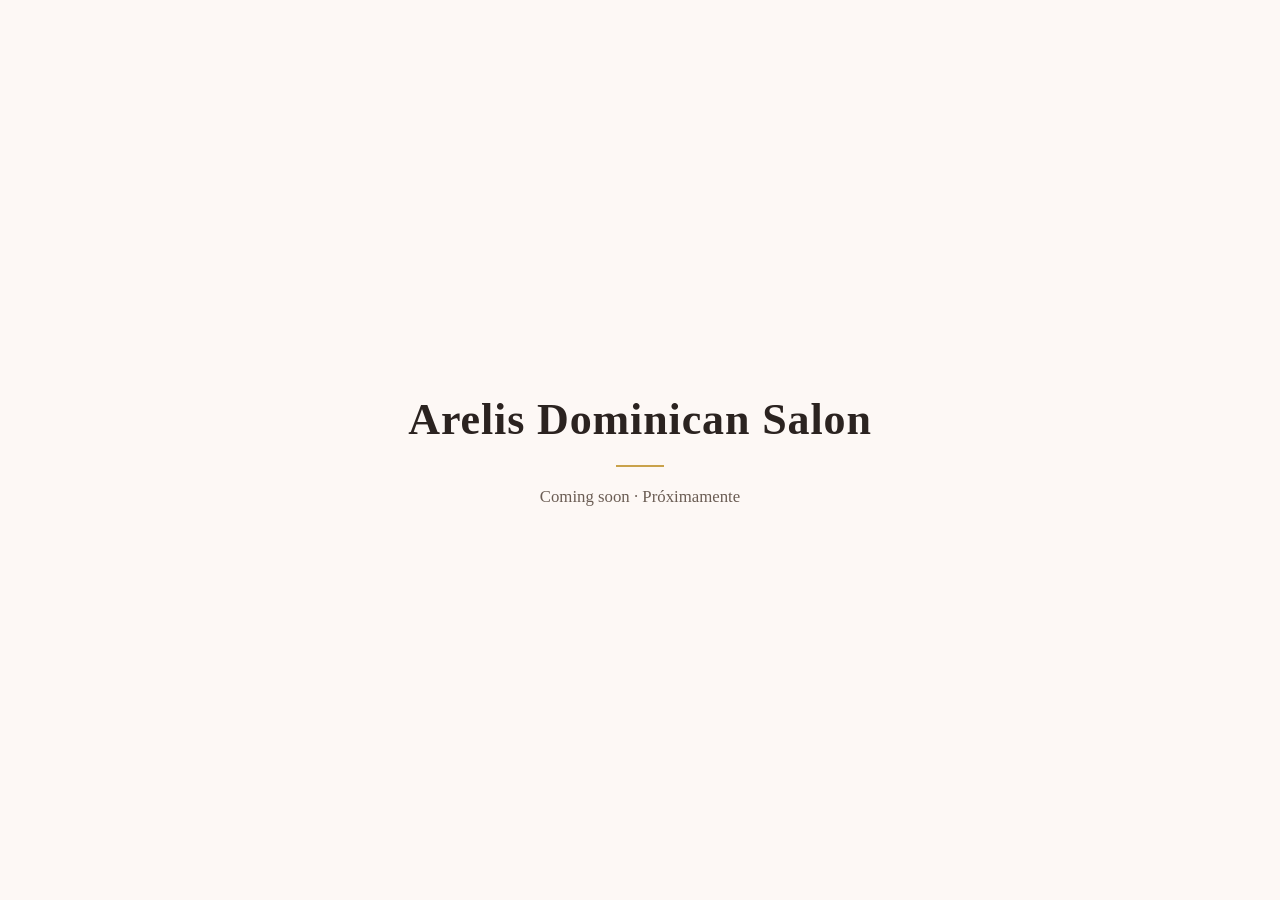
==== index.html @ b55f8896 "Coming soon placeholder page" ====
<!doctype html>
<html lang="es">
<head>
<meta charset="utf-8">
<meta name="viewport" content="width=device-width, initial-scale=1">
<title>Arelis Dominican Salon</title>
<style>
  :root { color-scheme: light dark; }
  * { box-sizing: border-box; }
  body {
    margin: 0;
    min-height: 100vh;
    display: flex;
    align-items: center;
    justify-content: center;
    background: #fdf8f5;
    color: #2b2320;
    font-family: Georgia, 'Times New Roman', serif;
    text-align: center;
    padding: 1.5rem;
  }
  main { max-width: 32rem; }
  h1 {
    font-size: clamp(1.75rem, 6vw, 2.75rem);
    letter-spacing: 0.02em;
    margin: 0 0 0.75rem;
  }
  p {
    font-size: 1.05rem;
    color: #6b5d54;
    margin: 0;
  }
  .rule {
    width: 3rem;
    height: 2px;
    background: #c9a24b;
    margin: 1.25rem auto;
  }
</style>
</head>
<body>
<main>
  <h1>Arelis Dominican Salon</h1>
  <div class="rule"></div>
  <p>Coming soon &middot; Pr&oacute;ximamente</p>
</main>
</body>
</html>
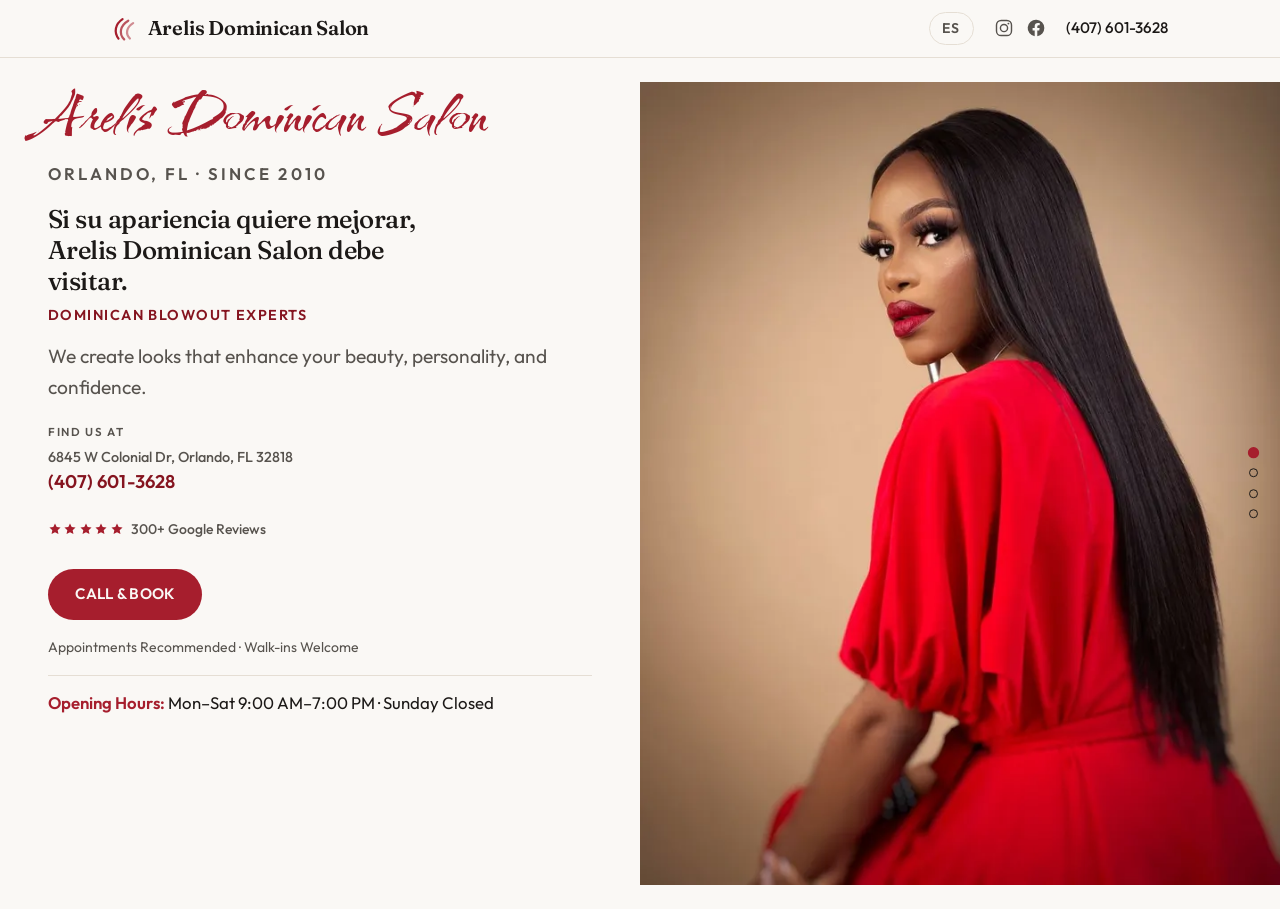
==== commit 75b9402c: "Launch real site, replace coming-soon placeholder Co-Authored-By: Claude Sonnet 5 <noreply@anthropic" ====
--- a/index.html
+++ b/index.html
@@ -1,48 +1,218 @@
-<!doctype html>
-<html lang="es">
-<head>
-<meta charset="utf-8">
-<meta name="viewport" content="width=device-width, initial-scale=1">
-<title>Arelis Dominican Salon</title>
-<style>
-  :root { color-scheme: light dark; }
-  * { box-sizing: border-box; }
-  body {
-    margin: 0;
-    min-height: 100vh;
-    display: flex;
-    align-items: center;
-    justify-content: center;
-    background: #fdf8f5;
-    color: #2b2320;
-    font-family: Georgia, 'Times New Roman', serif;
-    text-align: center;
-    padding: 1.5rem;
-  }
-  main { max-width: 32rem; }
-  h1 {
-    font-size: clamp(1.75rem, 6vw, 2.75rem);
-    letter-spacing: 0.02em;
-    margin: 0 0 0.75rem;
-  }
-  p {
-    font-size: 1.05rem;
-    color: #6b5d54;
-    margin: 0;
-  }
-  .rule {
-    width: 3rem;
-    height: 2px;
-    background: #c9a24b;
-    margin: 1.25rem auto;
-  }
-</style>
-</head>
-<body>
-<main>
-  <h1>Arelis Dominican Salon</h1>
-  <div class="rule"></div>
-  <p>Coming soon &middot; Pr&oacute;ximamente</p>
-</main>
-</body>
-</html>
+<!DOCTYPE html><html lang="en"><head><meta charset="utf-8"><meta name="viewport" content="width=device-width, initial-scale=1"><meta name="color-scheme" content="light"><meta name="theme-color" content="#faf8f5"><title>Arelis Dominican Salon — Keratin, Dominican Blowouts &amp; Color in Orlando, FL</title><meta name="description" content="Dominican hair salon in Orlando since 2010. Keratin treatments, Dominican blowouts, color and beauty services. English y Español. Call to book: (407) 601-3628."><link rel="icon" type="image/svg+xml" href="/favicon.svg"><link rel="preload" as="font" type="font/woff2" href="/_astro/kolker-brush-latin-400-normal.DJk0zcgi.woff2" crossorigin><link rel="preload" as="font" type="font/woff2" href="/_astro/fraunces-latin-500-normal.DnGCNyPD.woff2" crossorigin><meta property="og:title" content="Arelis Dominican Salon — Keratin, Dominican Blowouts &amp; Color in Orlando, FL"><meta property="og:description" content="Dominican hair salon in Orlando since 2010. Keratin treatments, Dominican blowouts, color and beauty services. English y Español. Call to book: (407) 601-3628."><meta property="og:type" content="website"><meta property="og:locale" content="en_US"><script type="application/ld+json">{"@context":"https://schema.org","@type":"HairSalon","name":"Arelis Dominican Salon","telephone":"+14076013628","address":{"@type":"PostalAddress","streetAddress":"6845 W Colonial Dr","addressLocality":"Orlando","addressRegion":"FL","postalCode":"32818","addressCountry":"US"},"sameAs":["https://www.instagram.com/arelisdominicansalon/","https://www.facebook.com/Arelisdominican/"],"foundingDate":"2010","openingHoursSpecification":[{"@type":"OpeningHoursSpecification","dayOfWeek":["Monday","Tuesday","Wednesday","Thursday","Friday","Saturday"],"opens":"09:00","closes":"19:00"}]}</script><script>
+      document.documentElement.classList.add("js");
+    </script><link rel="stylesheet" href="/_astro/01-SplitShowcase.r4eslkOk.css"></head><body id="top"><header class="header" data-astro-cid-nen7h5rs><div class="container header__inner" data-astro-cid-nen7h5rs><a href="#top" class="wordmark" data-astro-cid-nen7h5rs><img src="/images/logo/mark.svg" alt="" width="26" height="26" class="wordmark__mark" data-astro-cid-nen7h5rs>Arelis Dominican Salon</a><nav class="header__contact" aria-label="Contact" data-astro-cid-nen7h5rs><a href="/es/" class="lang" data-astro-cid-nen7h5rs>ES</a><span class="header__social" data-astro-cid-nen7h5rs><a href="https://www.instagram.com/arelisdominicansalon/" target="_blank" rel="noopener" aria-label="Instagram" data-astro-cid-nen7h5rs><svg viewBox="0 0 24 24" width="20" height="20" fill="none" stroke="currentColor" stroke-width="1.7"><rect x="3" y="3" width="18" height="18" rx="5.5"></rect><circle cx="12" cy="12" r="4.3"></circle><circle cx="17.3" cy="6.7" r="1.15" fill="currentColor" stroke="none"></circle></svg></a><a href="https://www.facebook.com/Arelisdominican/" target="_blank" rel="noopener" aria-label="Facebook" data-astro-cid-nen7h5rs><svg viewBox="0 0 24 24" width="20" height="20" fill="currentColor"><path d="M22 12a10 10 0 1 0-11.56 9.88v-6.99H7.9V12h2.54V9.8c0-2.5 1.49-3.89 3.77-3.89 1.1 0 2.24.2 2.24.2v2.46h-1.26c-1.24 0-1.63.77-1.63 1.56V12h2.78l-.44 2.89h-2.34v6.99A10 10 0 0 0 22 12Z"></path></svg></a></span><a href="tel:+14076013628" class="phone" data-astro-cid-nen7h5rs>(407) 601-3628</a></nav></div></header><main><section class="ssl" id="showcase" data-split-slider data-astro-cid-vaz2jkri><div class="ssl__col ssl__col--left" data-astro-cid-vaz2jkri><!-- L1: hero copy --><div class="panel panel--copy o1" data-astro-cid-vaz2jkri><div class="panel__inner" data-astro-cid-vaz2jkri><h1 class="script anim" data-astro-cid-vaz2jkri>Arelis Dominican Salon</h1><p class="hero__since anim" style="--d:.1s" data-astro-cid-vaz2jkri>Orlando, FL · Since 2010</p><h2 class="hero__headline anim" style="--d:.15s" data-astro-cid-vaz2jkri>Si su apariencia quiere mejorar, Arelis Dominican Salon debe visitar.</h2><p class="hero__subhead anim" style="--d:.18s" data-astro-cid-vaz2jkri>Dominican Blowout Experts</p><p class="hero__tagline anim" style="--d:.2s" data-astro-cid-vaz2jkri>We create looks that enhance your beauty, personality, and confidence.</p><div class="hero__find anim" style="--d:.25s" data-astro-cid-vaz2jkri><span class="hero__find-label" data-astro-cid-vaz2jkri>Find Us At</span><a href="https://www.google.com/maps/search/?api=1&amp;query=Arelis+Dominican+Salon+6845+W+Colonial+Dr+Orlando+FL" target="_blank" rel="noopener" class="hero__find-line hero__find-address" data-astro-cid-vaz2jkri>6845 W Colonial Dr, Orlando, FL 32818</a><a href="tel:+14076013628" class="hero__find-line hero__find-phone" data-astro-cid-vaz2jkri>(407) 601-3628</a></div><div class="hero__rating anim" style="--d:.3s" data-astro-cid-vaz2jkri><a href="https://www.google.com/maps/search/?api=1&amp;query=Arelis+Dominican+Salon+6845+W+Colonial+Dr+Orlando+FL" target="_blank" rel="noopener" class="rating" data-astro-cid-afc2oml3><span class="stars" aria-hidden="true" data-astro-cid-afc2oml3><svg viewBox="0 0 24 24" width="14" height="14" fill="currentColor" data-astro-cid-afc2oml3><path d="M12 2.5l2.9 6.1 6.6.8-4.9 4.6 1.3 6.6L12 17.5l-5.9 3.1 1.3-6.6L2.5 9.4l6.6-.8Z" data-astro-cid-afc2oml3></path></svg><svg viewBox="0 0 24 24" width="14" height="14" fill="currentColor" data-astro-cid-afc2oml3><path d="M12 2.5l2.9 6.1 6.6.8-4.9 4.6 1.3 6.6L12 17.5l-5.9 3.1 1.3-6.6L2.5 9.4l6.6-.8Z" data-astro-cid-afc2oml3></path></svg><svg viewBox="0 0 24 24" width="14" height="14" fill="currentColor" data-astro-cid-afc2oml3><path d="M12 2.5l2.9 6.1 6.6.8-4.9 4.6 1.3 6.6L12 17.5l-5.9 3.1 1.3-6.6L2.5 9.4l6.6-.8Z" data-astro-cid-afc2oml3></path></svg><svg viewBox="0 0 24 24" width="14" height="14" fill="currentColor" data-astro-cid-afc2oml3><path d="M12 2.5l2.9 6.1 6.6.8-4.9 4.6 1.3 6.6L12 17.5l-5.9 3.1 1.3-6.6L2.5 9.4l6.6-.8Z" data-astro-cid-afc2oml3></path></svg><svg viewBox="0 0 24 24" width="14" height="14" fill="currentColor" data-astro-cid-afc2oml3><path d="M12 2.5l2.9 6.1 6.6.8-4.9 4.6 1.3 6.6L12 17.5l-5.9 3.1 1.3-6.6L2.5 9.4l6.6-.8Z" data-astro-cid-afc2oml3></path></svg></span><span class="text" data-astro-cid-afc2oml3>300+ Google Reviews</span></a></div><div class="actions hero__actions anim" style="--d:.4s" data-astro-cid-vaz2jkri><a href="tel:+14076013628" class="btn btn--call" data-astro-cid-dbvitpls>Call &amp; Book</a></div><p class="hero__micro anim" style="--d:.5s" data-astro-cid-vaz2jkri>Appointments Recommended · Walk-ins Welcome</p><p class="hero__hours anim" style="--d:.55s" data-astro-cid-vaz2jkri><strong data-astro-cid-vaz2jkri>Opening Hours: </strong>Mon–Sat 9:00 AM–7:00 PM · Sunday Closed</p></div></div><!-- L2: services photo cards --><div class="panel panel--cards o3" data-astro-cid-vaz2jkri><div class="cards-inner" data-astro-cid-vaz2jkri><div class="cards" data-astro-cid-vaz2jkri><a href="tel:+14076013628" class="pcard anim" style="--d:0.1s" data-astro-cid-vaz2jkri><img src="/_astro/hair.CqMvHPeZ_Z8a9iU.webp" srcset="/_astro/hair.CqMvHPeZ_isk5E.webp 400w, /_astro/hair.CqMvHPeZ_ZKq7Ef.webp 700w, /_astro/hair.CqMvHPeZ_Z8a9iU.webp 933w" alt loading="lazy" sizes="(min-width: 1024px) 25vw, 50vw" data-astro-cid-vaz2jkri="true" decoding="async" width="933" height="1400"><span class="pcard__veil" aria-hidden="true" data-astro-cid-vaz2jkri></span><span class="pcard__head" data-astro-cid-vaz2jkri><span class="cat-icon" aria-hidden="true" style="--icon-size:26px" data-astro-cid-at5rcjsn><svg viewBox="0 0 24 24" fill="none" stroke="currentColor" stroke-width="1.5" stroke-linecap="round" stroke-linejoin="round" data-astro-cid-at5rcjsn><path d="M3.5 8.5a4.5 4.5 0 0 1 4.5-4.5h9.5l2 2v5l-2 2H8a4.5 4.5 0 0 1-4.5-4.5Z" data-astro-cid-at5rcjsn></path><circle cx="8" cy="8.5" r="1.6" data-astro-cid-at5rcjsn></circle><path d="M10.5 13 8.5 20.5M17.5 5.5v5" data-astro-cid-at5rcjsn></path></svg></span><span class="pcard__name" data-astro-cid-vaz2jkri>Dominican Blowouts &amp; Hair</span></span><span class="pcard__hover" data-astro-cid-vaz2jkri><span class="pcard__items" data-astro-cid-vaz2jkri><span class="pcard__item" data-astro-cid-vaz2jkri>Dominican Blowout</span><span class="pcard__item" data-astro-cid-vaz2jkri>Shampoo &amp; Blow-Dry</span><span class="pcard__item" data-astro-cid-vaz2jkri>Up-Dos</span><span class="pcard__item" data-astro-cid-vaz2jkri>Bridal</span></span><span class="pcard__ask" data-astro-cid-vaz2jkri>Book Now →</span></span></a><a href="tel:+14076013628" class="pcard anim" style="--d:0.18s" data-astro-cid-vaz2jkri><img src="/_astro/cuts.BTVyYKQM_Z92CtV.webp" srcset="/_astro/cuts.BTVyYKQM_2uoc89.webp 400w, /_astro/cuts.BTVyYKQM_2nIzkl.webp 700w, /_astro/cuts.BTVyYKQM_MpjQh.webp 1000w" alt loading="lazy" sizes="(min-width: 1024px) 25vw, 50vw" data-astro-cid-vaz2jkri="true" decoding="async" width="1120" height="1400"><span class="pcard__veil" aria-hidden="true" data-astro-cid-vaz2jkri></span><span class="pcard__head" data-astro-cid-vaz2jkri><span class="cat-icon" aria-hidden="true" style="--icon-size:26px" data-astro-cid-at5rcjsn><svg viewBox="0 0 24 24" fill="none" stroke="currentColor" stroke-width="1.5" stroke-linecap="round" data-astro-cid-at5rcjsn><circle cx="6" cy="6.5" r="2.4" data-astro-cid-at5rcjsn></circle><circle cx="6" cy="17.5" r="2.4" data-astro-cid-at5rcjsn></circle><path d="M8.1 7.9 20 17.5M8.1 16.1 20 6.5" data-astro-cid-at5rcjsn></path></svg></span><span class="pcard__name" data-astro-cid-vaz2jkri>Cuts</span></span><span class="pcard__hover" data-astro-cid-vaz2jkri><span class="pcard__items" data-astro-cid-vaz2jkri><span class="pcard__item" data-astro-cid-vaz2jkri>Women&#39;s Cut</span><span class="pcard__item" data-astro-cid-vaz2jkri>Men&#39;s Cut</span><span class="pcard__item" data-astro-cid-vaz2jkri>Children&#39;s Cut</span></span><span class="pcard__ask" data-astro-cid-vaz2jkri>Book Now →</span></span></a><a href="tel:+14076013628" class="pcard anim" style="--d:0.26s" data-astro-cid-vaz2jkri><img src="/_astro/color.DnCtUnNi_1Kqkci.webp" srcset="/_astro/color.DnCtUnNi_GatLn.webp 400w, /_astro/color.DnCtUnNi_Z1MHBL2.webp 700w, /_astro/color.DnCtUnNi_Z1z6Pr5.webp 1000w" alt loading="lazy" sizes="(min-width: 1024px) 25vw, 50vw" data-astro-cid-vaz2jkri="true" decoding="async" width="1050" height="1400"><span class="pcard__veil" aria-hidden="true" data-astro-cid-vaz2jkri></span><span class="pcard__head" data-astro-cid-vaz2jkri><span class="cat-icon" aria-hidden="true" style="--icon-size:26px" data-astro-cid-at5rcjsn><svg viewBox="0 0 24 24" fill="none" stroke="currentColor" stroke-width="1.5" stroke-linecap="round" stroke-linejoin="round" data-astro-cid-at5rcjsn><path d="M12 3.5C12 3.5 6.5 10 6.5 14a5.5 5.5 0 0 0 11 0C17.5 10 12 3.5 12 3.5Z" data-astro-cid-at5rcjsn></path><path d="M9.5 14.5a2.5 2.5 0 0 0 2.5 2.5" data-astro-cid-at5rcjsn></path></svg></span><span class="pcard__name" data-astro-cid-vaz2jkri>Color</span></span><span class="pcard__hover" data-astro-cid-vaz2jkri><span class="pcard__items" data-astro-cid-vaz2jkri><span class="pcard__item" data-astro-cid-vaz2jkri>Full Color</span><span class="pcard__item" data-astro-cid-vaz2jkri>Balayage</span><span class="pcard__item" data-astro-cid-vaz2jkri>Highlights</span><span class="pcard__item" data-astro-cid-vaz2jkri>Color Touch-Up</span><span class="pcard__item" data-astro-cid-vaz2jkri>Corrective Color</span></span><span class="pcard__ask" data-astro-cid-vaz2jkri>Book Now →</span></span></a><a href="tel:+14076013628" class="pcard anim" style="--d:0.33999999999999997s" data-astro-cid-vaz2jkri><img src="/_astro/treatments.BeNrc71T_ZGeY31.webp" srcset="/_astro/treatments.BeNrc71T_1gCzWc.webp 400w, /_astro/treatments.BeNrc71T_SEcRo.webp 700w, /_astro/treatments.BeNrc71T_ZGeY31.webp 933w" alt loading="lazy" sizes="(min-width: 1024px) 25vw, 50vw" data-astro-cid-vaz2jkri="true" decoding="async" width="933" height="1400"><span class="pcard__veil" aria-hidden="true" data-astro-cid-vaz2jkri></span><span class="pcard__head" data-astro-cid-vaz2jkri><span class="cat-icon" aria-hidden="true" style="--icon-size:26px" data-astro-cid-at5rcjsn><svg viewBox="0 0 24 24" fill="none" stroke="currentColor" stroke-width="1.5" stroke-linecap="round" stroke-linejoin="round" data-astro-cid-at5rcjsn><path d="M12 20.5c-5-1-8.5-5-8.5-10 0-2 .5-3.8 1.5-5C7.5 7 12 7 12 7s4.5 0 7-1.5c1 1.2 1.5 3 1.5 5 0 5-3.5 9-8.5 10Z" data-astro-cid-at5rcjsn></path><path d="M12 20.5V9" data-astro-cid-at5rcjsn></path></svg></span><span class="pcard__name" data-astro-cid-vaz2jkri>Treatments</span></span><span class="pcard__hover" data-astro-cid-vaz2jkri><span class="pcard__items" data-astro-cid-vaz2jkri><span class="pcard__item" data-astro-cid-vaz2jkri>Keratin Treatment</span><span class="pcard__item" data-astro-cid-vaz2jkri>Hair Botox</span><span class="pcard__item" data-astro-cid-vaz2jkri>Relaxer</span><span class="pcard__item" data-astro-cid-vaz2jkri>Perm</span><span class="pcard__item" data-astro-cid-vaz2jkri>Texturizer</span></span><span class="pcard__ask" data-astro-cid-vaz2jkri>Book Now →</span></span></a><a href="tel:+14076013628" class="pcard anim" style="--d:0.42000000000000004s" data-astro-cid-vaz2jkri><img src="/_astro/extensions.Bs5HIjqt_Z2jVHKa.webp" srcset="/_astro/extensions.Bs5HIjqt_ZhHVHj.webp 400w, /_astro/extensions.Bs5HIjqt_PlwXX.webp 700w, /_astro/extensions.Bs5HIjqt_1WeA3U.webp 1000w" alt loading="lazy" sizes="(min-width: 1024px) 25vw, 50vw" data-astro-cid-vaz2jkri="true" decoding="async" width="1200" height="800"><span class="pcard__veil" aria-hidden="true" data-astro-cid-vaz2jkri></span><span class="pcard__head" data-astro-cid-vaz2jkri><span class="cat-icon" aria-hidden="true" style="--icon-size:26px" data-astro-cid-at5rcjsn><svg viewBox="0 0 24 24" fill="none" stroke="currentColor" stroke-width="1.5" stroke-linecap="round" data-astro-cid-at5rcjsn><path d="M7 3.5C4.5 8 9.5 10.5 7 15c-1.5 2.7 0 4.5 0 5.5" data-astro-cid-at5rcjsn></path><path d="M12 3.5C9.5 8 14.5 10.5 12 15c-1.5 2.7 0 4.5 0 5.5" data-astro-cid-at5rcjsn></path><path d="M17 3.5C14.5 8 19.5 10.5 17 15c-1.5 2.7 0 4.5 0 5.5" data-astro-cid-at5rcjsn></path></svg></span><span class="pcard__name" data-astro-cid-vaz2jkri>Extensions</span></span><span class="pcard__hover" data-astro-cid-vaz2jkri><span class="pcard__items" data-astro-cid-vaz2jkri><span class="pcard__item" data-astro-cid-vaz2jkri>Length</span><span class="pcard__item" data-astro-cid-vaz2jkri>Volume</span><span class="pcard__item" data-astro-cid-vaz2jkri>Transformation</span></span><span class="pcard__ask" data-astro-cid-vaz2jkri>Book Now →</span></span></a></div></div></div><!-- L3: rotating reviews (text left — alternates with slide 2) --><div class="panel panel--blush o5" data-astro-cid-vaz2jkri><div class="panel__inner" data-astro-cid-vaz2jkri><h2 class="sr-only" data-astro-cid-vaz2jkri>What Our Clients Say</h2><p class="agg anim" data-astro-cid-vaz2jkri><span class="agg__stars" aria-hidden="true" data-astro-cid-vaz2jkri>★</span><span class="agg__text" data-astro-cid-vaz2jkri>300+ Google Reviews</span></p><div class="rot anim" style="--d:.15s" data-astro-cid-vaz2jkri><blockquote class="quote" style="--q:0" data-astro-cid-vaz2jkri><span class="quote__stars-top" aria-hidden="true" data-astro-cid-vaz2jkri>★★★★★</span><p class="quote__text" data-astro-cid-vaz2jkri>I loveee getting my hair done at this salon. They are from NY so you know a Dominican blow out is always on point! Recommend them hands down!</p><cite data-astro-cid-vaz2jkri>Ashlee F. · Google</cite></blockquote><blockquote class="quote" style="--q:1" data-astro-cid-vaz2jkri><span class="quote__stars-top" aria-hidden="true" data-astro-cid-vaz2jkri>★★★★★</span><p class="quote__text" data-astro-cid-vaz2jkri>She really listened to what I wanted and delivered beyond my expectations. My hair looks and feels incredible.</p><cite data-astro-cid-vaz2jkri>Anna J. · Google</cite></blockquote><blockquote class="quote" style="--q:2" data-astro-cid-vaz2jkri><span class="quote__stars-top" aria-hidden="true" data-astro-cid-vaz2jkri>★★★★★</span><p class="quote__text" data-astro-cid-vaz2jkri>The staff is incredibly nice and offer you refreshments during your visit. This will be my go to spot for future visits.</p><cite data-astro-cid-vaz2jkri>Katherine H. · Google</cite></blockquote><blockquote class="quote" style="--q:3" data-astro-cid-vaz2jkri><span class="quote__stars-top" aria-hidden="true" data-astro-cid-vaz2jkri>★★★★★</span><p class="quote__text" data-astro-cid-vaz2jkri>My hair has grown and is so much healthier after years of coming to this salon. I&#39;m a life long customer.</p><cite data-astro-cid-vaz2jkri>Rose C. · Google</cite></blockquote><blockquote class="quote" style="--q:4" data-astro-cid-vaz2jkri><span class="quote__stars-top" aria-hidden="true" data-astro-cid-vaz2jkri>★★★★★</span><p class="quote__text" data-astro-cid-vaz2jkri>This place is awesome! I have been coming here over 15yrs and now my daughter comes here. I wouldn&#39;t go no where else. Alta and Joanna are the best stylist and pro at Natural hair.</p><cite data-astro-cid-vaz2jkri>Sanndou · Google</cite></blockquote></div><a href="https://www.google.com/maps/search/?api=1&amp;query=Arelis+Dominican+Salon+6845+W+Colonial+Dr+Orlando+FL" target="_blank" rel="noopener" class="reviews__cta anim" style="--d:.3s" data-astro-cid-vaz2jkri>Read all Google Reviews →</a></div></div><!-- L4: real salon interior, single full-bleed photo + centered script overlay --><div class="panel panel--photo panel--overlay o7" data-astro-cid-vaz2jkri><img src="/_astro/main-interior.DsItSwpR_ZK2D6U.webp" srcset="/_astro/main-interior.DsItSwpR_2hemjF.webp 480w, /_astro/main-interior.DsItSwpR_ZK2D6U.webp 768w" alt="Arelis Dominican Salon interior" loading="lazy" sizes="(min-width: 1024px) 50vw, 100vw" data-astro-cid-vaz2jkri="true" decoding="async" width="768" height="1024"><div class="photo-overlay" data-astro-cid-vaz2jkri><span class="photo-overlay__script anim" data-astro-cid-vaz2jkri>Orlando</span><span class="photo-overlay__sub anim" style="--d:.15s" data-astro-cid-vaz2jkri>6845 W Colonial Dr, Orlando, FL 32818</span></div></div></div><div class="ssl__col ssl__col--right" data-astro-cid-vaz2jkri><!-- R1: hero photo --><div class="panel panel--photo o2" data-astro-cid-vaz2jkri><img src="/_astro/hero.CcRAVT7H_1I2lCj.webp" srcset="/_astro/hero.CcRAVT7H_4dgXd.webp 480w, /_astro/hero.CcRAVT7H_1j8LX9.webp 720w, /_astro/hero.CcRAVT7H_1I2lCj.webp 900w" alt loading="eager" fetchpriority="high" sizes="(min-width: 1024px) 50vw, 100vw" data-astro-cid-vaz2jkri="true" decoding="async" width="900" height="1125"></div><!-- R2: navy booking panel with big script title --><div class="panel panel--navy o4" data-astro-cid-vaz2jkri><div class="panel__inner" data-astro-cid-vaz2jkri><h2 class="script script--navy anim" data-astro-cid-vaz2jkri>Services</h2><div class="navy__body" data-astro-cid-vaz2jkri><h3 class="navy__title anim" style="--d:.15s" data-astro-cid-vaz2jkri>Your Hair. Your Style. Our Expertise.</h3><p class="navy__sub anim" style="--d:.3s" data-astro-cid-vaz2jkri>Not sure which service is right for you? Tell us the look you&#39;re going for and we&#39;ll help you choose.</p><div class="actions anim" style="--d:.45s" data-astro-cid-vaz2jkri><a href="tel:+14076013628" class="btn btn--call" data-astro-cid-dbvitpls>Call Us — We&#39;ll Help</a></div><a href="https://www.instagram.com/arelisdominicansalon/" target="_blank" rel="noopener" class="navy__ig anim" style="--d:.6s" data-astro-cid-vaz2jkri>See Our Work on Instagram →</a></div></div></div><!-- R3: photo with script title overlay (visual right — alternates) --><div class="panel panel--photo panel--overlay o6" data-astro-cid-vaz2jkri><img src="/_astro/reviews-lounge.DQgZmO3h_1NVGFs.webp" srcset="/_astro/reviews-lounge.DQgZmO3h_ZYqasb.webp 600w, /_astro/reviews-lounge.DQgZmO3h_12vlEP.webp 1000w, /_astro/reviews-lounge.DQgZmO3h_1NVGFs.webp 1400w" alt loading="lazy" sizes="(min-width: 1024px) 50vw, 100vw" data-astro-cid-vaz2jkri="true" decoding="async" width="1400" height="962" class="reviews-photo"><div class="photo-overlay" data-astro-cid-vaz2jkri><span class="photo-overlay__script anim" data-astro-cid-vaz2jkri>Reviews</span></div></div><!-- R4: title/copy/CTA, then the storefront photo and the map — same width and height --><div class="panel panel--location o8" id="location" data-astro-cid-vaz2jkri><div class="loc" data-astro-cid-vaz2jkri><div class="loc__content anim" data-astro-cid-vaz2jkri><h2 class="loc__title anim" data-astro-cid-vaz2jkri>15+ Years of Experience. A Clientele That Trusts Us.</h2><p class="loc__story anim" style="--d:.2s" data-astro-cid-vaz2jkri>Since 2010, we&#39;ve helped generations of clients feel confident, beautiful, and proud of their hair.</p><p class="loc__story loc__story--kicker anim" style="--d:.28s" data-astro-cid-vaz2jkri>Now we want to do the same for you. If you&#39;re ready for your next look, come see us.</p><div class="loc__info anim" style="--d:.35s" data-astro-cid-vaz2jkri><p class="loc__block" data-astro-cid-vaz2jkri><a href="tel:+14076013628" data-astro-cid-vaz2jkri>(407) 601-3628</a><span class="loc__social" data-astro-cid-vaz2jkri><a href="https://www.instagram.com/arelisdominicansalon/" target="_blank" rel="noopener" aria-label="Instagram" data-astro-cid-vaz2jkri><svg viewBox="0 0 24 24" width="21" height="21" fill="none" stroke="currentColor" stroke-width="1.7"><rect x="3" y="3" width="18" height="18" rx="5.5"></rect><circle cx="12" cy="12" r="4.3"></circle><circle cx="17.3" cy="6.7" r="1.15" fill="currentColor" stroke="none"></circle></svg></a><a href="https://www.facebook.com/Arelisdominican/" target="_blank" rel="noopener" aria-label="Facebook" data-astro-cid-vaz2jkri><svg viewBox="0 0 24 24" width="21" height="21" fill="currentColor"><path d="M22 12a10 10 0 1 0-11.56 9.88v-6.99H7.9V12h2.54V9.8c0-2.5 1.49-3.89 3.77-3.89 1.1 0 2.24.2 2.24.2v2.46h-1.26c-1.24 0-1.63.77-1.63 1.56V12h2.78l-.44 2.89h-2.34v6.99A10 10 0 0 0 22 12Z"></path></svg></a></span></p><div class="actions actions--loc" data-astro-cid-vaz2jkri><a href="tel:+14076013628" class="btn btn--call btn--compact" data-astro-cid-dbvitpls>Call Now</a></div></div></div><div class="loc__map anim" style="--d:.5s" data-astro-cid-vaz2jkri><iframe src="https://www.google.com/maps?q=Arelis+Dominican+Salon,+6845+W+Colonial+Dr,+Orlando,+FL&amp;output=embed" title="Map to Arelis Dominican Salon" loading="lazy" referrerpolicy="no-referrer-when-downgrade" data-astro-cid-vaz2jkri></iframe></div></div></div></div><nav class="ssl__dots" aria-label="Slides" data-astro-cid-vaz2jkri><button class="dot is-active" data-dot="0" aria-label="1" aria-current="true" data-astro-cid-vaz2jkri></button><button class="dot" data-dot="1" aria-label="2" data-astro-cid-vaz2jkri></button><button class="dot" data-dot="2" aria-label="3" data-astro-cid-vaz2jkri></button><button class="dot" data-dot="3" aria-label="4" data-astro-cid-vaz2jkri></button></nav></section><script>
+  (function () {
+    var section = document.querySelector("[data-split-slider]");
+    if (!section) return;
+    var left = section.querySelector(".ssl__col--left");
+    var right = section.querySelector(".ssl__col--right");
+    var leftPanels = left.querySelectorAll(".panel");
+    var rightPanels = right.querySelectorAll(".panel");
+    var dots = Array.prototype.slice.call(section.querySelectorAll(".dot"));
+    var N = 4;
+    var i = 0;
+    var locked = false;
+    var lastWheelAt = 0;
+    var gestureAt = 0; // timestamp of the wheel event that STARTED the current gesture
+    var lastGoAt = 0;
+    var enabled = false;
+    var acc = 0;
+    var accTimer = null;
+
+    var mq = matchMedia("(min-width: 1024px)");
+    var rm = matchMedia("(prefers-reduced-motion: reduce)");
+
+    function setInert(panel, on) {
+      // off-screen slides must not be reachable by Tab / screen readers:
+      // focusing a link inside one scrolls the overflow:hidden slider container
+      // and breaks the transform layout
+      if (on) panel.setAttribute("inert", "");
+      else panel.removeAttribute("inert");
+    }
+
+    function mark() {
+      for (var k = 0; k < N; k++) {
+        leftPanels[k].classList.toggle("is-current", k === i);
+        rightPanels[k].classList.toggle("is-current", k === i);
+        setInert(leftPanels[k], enabled && k !== i);
+        setInert(rightPanels[k], enabled && k !== i);
+      }
+      var a = document.activeElement;
+      if (a && a.closest && a.closest("[inert]")) a.blur();
+    }
+
+    function apply() {
+      left.style.transform = "translateY(" + -i * 100 + "%)";
+      right.style.transform = "translateY(" + i * 100 + "%)";
+      dots.forEach(function (d, k) {
+        d.classList.toggle("is-active", k === i);
+        if (k === i) d.setAttribute("aria-current", "true");
+        else d.removeAttribute("aria-current");
+      });
+      mark();
+    }
+
+    function setMode() {
+      enabled = mq.matches && !rm.matches;
+      section.classList.toggle("ssl--active", enabled);
+      i = 0;
+      acc = 0;
+      if (enabled) {
+        window.scrollTo({ top: 0, behavior: "instant" });
+        // slides sit off-screen inside overflow:hidden, so lazy images only start
+        // loading once a slide arrives — and it arrives grey. In slider mode fetch
+        // them all up front (the hero already painted; mobile keeps lazy).
+        section.querySelectorAll('img[loading="lazy"]').forEach(function (img) {
+          img.loading = "eager";
+        });
+        // paint one frame WITHOUT is-current so the entrance animation
+        // actually runs on first load (otherwise the browser skips it)
+        for (var k = 0; k < N; k++) {
+          leftPanels[k].classList.remove("is-current");
+          rightPanels[k].classList.remove("is-current");
+        }
+        left.style.transform = "translateY(0%)";
+        right.style.transform = "translateY(0%)";
+        requestAnimationFrame(function () {
+          requestAnimationFrame(apply);
+        });
+      } else {
+        left.style.transform = "";
+        right.style.transform = "";
+        mark();
+      }
+    }
+
+    function go(next) {
+      if (next < 0 || next >= N || locked) return;
+      i = next;
+      locked = true;
+      acc = 0;
+      lastGoAt = performance.now();
+      apply();
+      setTimeout(function () {
+        locked = false;
+      }, 1050);
+    }
+
+    function bump(delta) {
+      acc += delta;
+      clearTimeout(accTimer);
+      accTimer = setTimeout(function () {
+        acc = 0;
+      }, 250);
+      if (acc > 60) go(i + 1);
+      else if (acc < -60) go(i - 1);
+    }
+
+    window.addEventListener(
+      "wheel",
+      function (e) {
+        if (!enabled) return;
+        var r = section.getBoundingClientRect();
+        if (r.bottom <= window.innerHeight * 0.6) return;
+
+        // trackpad inertia keeps firing wheel events for ~1s after the finger lifts;
+        // only a NEW gesture (a >150ms gap since the previous event) may advance again,
+        // so one flick = one slide, never two
+        var now = performance.now();
+        if (now - lastWheelAt > 150) gestureAt = now;
+        lastWheelAt = now;
+        var fresh = gestureAt > lastGoAt;
+
+        if (e.deltaY > 0) {
+          if (i < N - 1) {
+            e.preventDefault();
+            if (window.scrollY !== 0) window.scrollTo({ top: 0, behavior: "instant" });
+            if (!locked && fresh) bump(e.deltaY);
+          }
+        } else if (e.deltaY < 0) {
+          if (window.scrollY <= 2 && i > 0) {
+            e.preventDefault();
+            if (!locked && fresh) bump(e.deltaY);
+          }
+        }
+      },
+      { passive: false }
+    );
+
+    var touchY = null;
+    window.addEventListener(
+      "touchstart",
+      function (e) {
+        touchY = e.touches[0].clientY;
+      },
+      { passive: true }
+    );
+    window.addEventListener(
+      "touchend",
+      function (e) {
+        if (!enabled || touchY === null) return;
+        var dy = touchY - e.changedTouches[0].clientY;
+        touchY = null;
+        if (Math.abs(dy) < 60) return;
+        if (dy > 0 && i < N - 1) go(i + 1);
+        else if (dy < 0 && window.scrollY <= 2 && i > 0) go(i - 1);
+      },
+      { passive: true }
+    );
+
+    window.addEventListener("keydown", function (e) {
+      if (!enabled) return;
+      if (e.key === "ArrowDown" || e.key === "PageDown") {
+        if (i < N - 1) {
+          e.preventDefault();
+          go(i + 1);
+        }
+      } else if (e.key === "ArrowUp" || e.key === "PageUp") {
+        if (window.scrollY <= 2 && i > 0) {
+          e.preventDefault();
+          go(i - 1);
+        }
+      }
+    });
+
+    dots.forEach(function (d) {
+      d.addEventListener("click", function () {
+        go(parseInt(d.getAttribute("data-dot"), 10));
+      });
+    });
+
+    // header wordmark links to #top — in slider mode the page never scrolls,
+    // so "top" means slide 1
+    document.addEventListener("click", function (e) {
+      var a = e.target.closest && e.target.closest('a[href="#top"]');
+      if (!a || !enabled) return;
+      e.preventDefault();
+      go(0);
+    });
+
+    mq.addEventListener("change", setMode);
+    rm.addEventListener("change", setMode);
+    setMode();
+  })();
+</script></main><a href="/es/" class="lang-pill" data-astro-cid-xo7b6euh>ES</a><div class="social-pill" data-astro-cid-xo7b6euh><a href="https://www.instagram.com/arelisdominicansalon/" target="_blank" rel="noopener" aria-label="Instagram" data-astro-cid-xo7b6euh><svg viewBox="0 0 24 24" width="19" height="19" fill="none" stroke="currentColor" stroke-width="1.7"><rect x="3" y="3" width="18" height="18" rx="5.5"></rect><circle cx="12" cy="12" r="4.3"></circle><circle cx="17.3" cy="6.7" r="1.15" fill="currentColor" stroke="none"></circle></svg></a><a href="https://www.facebook.com/Arelisdominican/" target="_blank" rel="noopener" aria-label="Facebook" data-astro-cid-xo7b6euh><svg viewBox="0 0 24 24" width="19" height="19" fill="currentColor"><path d="M22 12a10 10 0 1 0-11.56 9.88v-6.99H7.9V12h2.54V9.8c0-2.5 1.49-3.89 3.77-3.89 1.1 0 2.24.2 2.24.2v2.46h-1.26c-1.24 0-1.63.77-1.63 1.56V12h2.78l-.44 2.89h-2.34v6.99A10 10 0 0 0 22 12Z"></path></svg></a></div><nav class="sticky-bar" aria-label="Quick contact" data-astro-cid-xo7b6euh><a href="tel:+14076013628" class="bar-btn bar-btn--call" data-astro-cid-xo7b6euh>Call Now</a></nav><script>
+      (function () {
+        var els = document.querySelectorAll(".reveal");
+        if (!("IntersectionObserver" in window)) {
+          els.forEach(function (el) {
+            el.classList.add("is-visible");
+          });
+          return;
+        }
+        var io = new IntersectionObserver(
+          function (entries) {
+            entries.forEach(function (e) {
+              if (e.isIntersecting) {
+                e.target.classList.add("is-visible");
+                io.unobserve(e.target);
+              }
+            });
+          },
+          { threshold: 0.1, rootMargin: "0px 0px -10% 0px" }
+        );
+        els.forEach(function (el) {
+          io.observe(el);
+        });
+      })();
+    </script></body></html>
--- a/_astro/01-SplitShowcase.r4eslkOk.css
+++ b/_astro/01-SplitShowcase.r4eslkOk.css
@@ -0,0 +1 @@
+@font-face{font-family:Outfit;font-style:normal;font-display:swap;font-weight:400;src:url(/_astro/outfit-latin-ext-400-normal.5tcqmc2S.woff2)format("woff2"),url(/_astro/outfit-latin-ext-400-normal.DHm7mdGe.woff)format("woff");unicode-range:U+100-2BA,U+2BD-2C5,U+2C7-2CC,U+2CE-2D7,U+2DD-2FF,U+304,U+308,U+329,U+1D00-1DBF,U+1E00-1E9F,U+1EF2-1EFF,U+2020,U+20A0-20AB,U+20AD-20C0,U+2113,U+2C60-2C7F,U+A720-A7FF}@font-face{font-family:Outfit;font-style:normal;font-display:swap;font-weight:400;src:url(/_astro/outfit-latin-400-normal.BGsTXAXT.woff2)format("woff2"),url(/_astro/outfit-latin-400-normal.DMwTpYkH.woff)format("woff");unicode-range:U+??,U+131,U+152-153,U+2BB-2BC,U+2C6,U+2DA,U+2DC,U+304,U+308,U+329,U+2000-206F,U+20AC,U+2122,U+2191,U+2193,U+2212,U+2215,U+FEFF,U+FFFD}@font-face{font-family:Outfit;font-style:normal;font-display:swap;font-weight:500;src:url(/_astro/outfit-latin-ext-500-normal.zeox_O30.woff2)format("woff2"),url(/_astro/outfit-latin-ext-500-normal.DrCvqoFD.woff)format("woff");unicode-range:U+100-2BA,U+2BD-2C5,U+2C7-2CC,U+2CE-2D7,U+2DD-2FF,U+304,U+308,U+329,U+1D00-1DBF,U+1E00-1E9F,U+1EF2-1EFF,U+2020,U+20A0-20AB,U+20AD-20C0,U+2113,U+2C60-2C7F,U+A720-A7FF}@font-face{font-family:Outfit;font-style:normal;font-display:swap;font-weight:500;src:url(/_astro/outfit-latin-500-normal.DKnIMDSk.woff2)format("woff2"),url(/_astro/outfit-latin-500-normal.ClnHRwRh.woff)format("woff");unicode-range:U+??,U+131,U+152-153,U+2BB-2BC,U+2C6,U+2DA,U+2DC,U+304,U+308,U+329,U+2000-206F,U+20AC,U+2122,U+2191,U+2193,U+2212,U+2215,U+FEFF,U+FFFD}@font-face{font-family:Outfit;font-style:normal;font-display:swap;font-weight:600;src:url(/_astro/outfit-latin-ext-600-normal.B85nYjL1.woff2)format("woff2"),url(/_astro/outfit-latin-ext-600-normal.CWJcPgd7.woff)format("woff");unicode-range:U+100-2BA,U+2BD-2C5,U+2C7-2CC,U+2CE-2D7,U+2DD-2FF,U+304,U+308,U+329,U+1D00-1DBF,U+1E00-1E9F,U+1EF2-1EFF,U+2020,U+20A0-20AB,U+20AD-20C0,U+2113,U+2C60-2C7F,U+A720-A7FF}@font-face{font-family:Outfit;font-style:normal;font-display:swap;font-weight:600;src:url(/_astro/outfit-latin-600-normal.B7SfZ07L.woff2)format("woff2"),url(/_astro/outfit-latin-600-normal.BEfTtDA7.woff)format("woff");unicode-range:U+??,U+131,U+152-153,U+2BB-2BC,U+2C6,U+2DA,U+2DC,U+304,U+308,U+329,U+2000-206F,U+20AC,U+2122,U+2191,U+2193,U+2212,U+2215,U+FEFF,U+FFFD}@font-face{font-family:Fraunces;font-style:normal;font-display:swap;font-weight:500;src:url(/_astro/fraunces-vietnamese-500-normal.GOH_-EGq.woff2)format("woff2"),url(/_astro/fraunces-vietnamese-500-normal.B-KbxExq.woff)format("woff");unicode-range:U+102-103,U+110-111,U+128-129,U+168-169,U+1A0-1A1,U+1AF-1B0,U+300-301,U+303-304,U+308-309,U+323,U+329,U+1EA0-1EF9,U+20AB}@font-face{font-family:Fraunces;font-style:normal;font-display:swap;font-weight:500;src:url(/_astro/fraunces-latin-ext-500-normal.Z5DV8IzT.woff2)format("woff2"),url(/_astro/fraunces-latin-ext-500-normal.BMcFk1Xs.woff)format("woff");unicode-range:U+100-2BA,U+2BD-2C5,U+2C7-2CC,U+2CE-2D7,U+2DD-2FF,U+304,U+308,U+329,U+1D00-1DBF,U+1E00-1E9F,U+1EF2-1EFF,U+2020,U+20A0-20AB,U+20AD-20C0,U+2113,U+2C60-2C7F,U+A720-A7FF}@font-face{font-family:Fraunces;font-style:normal;font-display:swap;font-weight:500;src:url(/_astro/fraunces-latin-500-normal.DnGCNyPD.woff2)format("woff2"),url(/_astro/fraunces-latin-500-normal.BTR4KCeb.woff)format("woff");unicode-range:U+??,U+131,U+152-153,U+2BB-2BC,U+2C6,U+2DA,U+2DC,U+304,U+308,U+329,U+2000-206F,U+20AC,U+2122,U+2191,U+2193,U+2212,U+2215,U+FEFF,U+FFFD}@font-face{font-family:Fraunces;font-style:normal;font-display:swap;font-weight:600;src:url(/_astro/fraunces-vietnamese-600-normal.BjlAJixd.woff2)format("woff2"),url(/_astro/fraunces-vietnamese-600-normal.DlAl5EAR.woff)format("woff");unicode-range:U+102-103,U+110-111,U+128-129,U+168-169,U+1A0-1A1,U+1AF-1B0,U+300-301,U+303-304,U+308-309,U+323,U+329,U+1EA0-1EF9,U+20AB}@font-face{font-family:Fraunces;font-style:normal;font-display:swap;font-weight:600;src:url(/_astro/fraunces-latin-ext-600-normal.BtzmzP0X.woff2)format("woff2"),url(/_astro/fraunces-latin-ext-600-normal.B0Dy4lqi.woff)format("woff");unicode-range:U+100-2BA,U+2BD-2C5,U+2C7-2CC,U+2CE-2D7,U+2DD-2FF,U+304,U+308,U+329,U+1D00-1DBF,U+1E00-1E9F,U+1EF2-1EFF,U+2020,U+20A0-20AB,U+20AD-20C0,U+2113,U+2C60-2C7F,U+A720-A7FF}@font-face{font-family:Fraunces;font-style:normal;font-display:swap;font-weight:600;src:url(/_astro/fraunces-latin-600-normal.BFCDtZfi.woff2)format("woff2"),url(/_astro/fraunces-latin-600-normal.DL5QCzvS.woff)format("woff");unicode-range:U+??,U+131,U+152-153,U+2BB-2BC,U+2C6,U+2DA,U+2DC,U+304,U+308,U+329,U+2000-206F,U+20AC,U+2122,U+2191,U+2193,U+2212,U+2215,U+FEFF,U+FFFD}@font-face{font-family:Fraunces;font-style:italic;font-display:swap;font-weight:500;src:url(/_astro/fraunces-vietnamese-500-italic.C9H4s5GK.woff2)format("woff2"),url(/_astro/fraunces-vietnamese-500-italic.Iu4UOzuF.woff)format("woff");unicode-range:U+102-103,U+110-111,U+128-129,U+168-169,U+1A0-1A1,U+1AF-1B0,U+300-301,U+303-304,U+308-309,U+323,U+329,U+1EA0-1EF9,U+20AB}@font-face{font-family:Fraunces;font-style:italic;font-display:swap;font-weight:500;src:url(/_astro/fraunces-latin-ext-500-italic.D-eTYFHX.woff2)format("woff2"),url(/_astro/fraunces-latin-ext-500-italic.CzWJT2mH.woff)format("woff");unicode-range:U+100-2BA,U+2BD-2C5,U+2C7-2CC,U+2CE-2D7,U+2DD-2FF,U+304,U+308,U+329,U+1D00-1DBF,U+1E00-1E9F,U+1EF2-1EFF,U+2020,U+20A0-20AB,U+20AD-20C0,U+2113,U+2C60-2C7F,U+A720-A7FF}@font-face{font-family:Fraunces;font-style:italic;font-display:swap;font-weight:500;src:url(/_astro/fraunces-latin-500-italic.CjxnbVsv.woff2)format("woff2"),url(/_astro/fraunces-latin-500-italic.Bp1RWfBU.woff)format("woff");unicode-range:U+??,U+131,U+152-153,U+2BB-2BC,U+2C6,U+2DA,U+2DC,U+304,U+308,U+329,U+2000-206F,U+20AC,U+2122,U+2191,U+2193,U+2212,U+2215,U+FEFF,U+FFFD}@font-face{font-family:Kolker Brush;font-style:normal;font-display:swap;font-weight:400;src:url(/_astro/kolker-brush-vietnamese-400-normal.D-TSmxDA.woff2)format("woff2"),url(/_astro/kolker-brush-vietnamese-400-normal.BYX_MWs4.woff)format("woff");unicode-range:U+102-103,U+110-111,U+128-129,U+168-169,U+1A0-1A1,U+1AF-1B0,U+300-301,U+303-304,U+308-309,U+323,U+329,U+1EA0-1EF9,U+20AB}@font-face{font-family:Kolker Brush;font-style:normal;font-display:swap;font-weight:400;src:url(/_astro/kolker-brush-latin-ext-400-normal.YVaOTwcz.woff2)format("woff2"),url(/_astro/kolker-brush-latin-ext-400-normal.DlnuVBFN.woff)format("woff");unicode-range:U+100-2BA,U+2BD-2C5,U+2C7-2CC,U+2CE-2D7,U+2DD-2FF,U+304,U+308,U+329,U+1D00-1DBF,U+1E00-1E9F,U+1EF2-1EFF,U+2020,U+20A0-20AB,U+20AD-20C0,U+2113,U+2C60-2C7F,U+A720-A7FF}@font-face{font-family:Kolker Brush;font-style:normal;font-display:swap;font-weight:400;src:url(/_astro/kolker-brush-latin-400-normal.DJk0zcgi.woff2)format("woff2"),url(/_astro/kolker-brush-latin-400-normal.CRrx41Pi.woff)format("woff");unicode-range:U+??,U+131,U+152-153,U+2BB-2BC,U+2C6,U+2DA,U+2DC,U+304,U+308,U+329,U+2000-206F,U+20AC,U+2122,U+2191,U+2193,U+2212,U+2215,U+FEFF,U+FFFD}:root{color-scheme:light;--color-ink:#1c1917;--color-body:#57534e;--color-bg:#faf8f5;--color-surface:#f3efe9;--color-accent:#a61e2d;--color-accent-ink:#85141f;--color-navy:#12294d;--color-line:#e5ded4;--color-on-accent:#faf8f5;--font-display:"Fraunces", "Georgia", serif;--font-body:"Outfit", "Helvetica Neue", sans-serif;--font-script:"Kolker Brush", cursive;--text-hero:clamp(2.5rem, 7vw, 4.5rem);--text-h2:clamp(1.9rem, 4.5vw, 3rem);--text-h3:clamp(1.2rem, 2.5vw, 1.5rem);--text-body:1.0625rem;--text-small:.875rem;--text-eyebrow:.8125rem;--container-max:72rem;--container-pad:clamp(1.25rem, 4vw, 3rem);--section-pad:clamp(4rem, 10vw, 7.5rem);--sticky-bar-h:56px;--z-header:50;--z-sticky-bar:60;--transition:.2s ease}*,:before,:after{box-sizing:border-box;margin:0}html{scroll-behavior:smooth}body{font-family:var(--font-body);color:var(--color-body);background:var(--color-bg);-webkit-font-smoothing:antialiased;font-size:1.125rem;line-height:1.6}@media (width<=767px){body{padding-bottom:calc(var(--sticky-bar-h) + env(safe-area-inset-bottom))}}h1,h2,h3{font-family:var(--font-display);color:var(--color-ink);letter-spacing:-.02em;font-weight:500;line-height:1.1}img{max-width:100%;display:block}a{color:var(--color-accent);transition:color var(--transition);text-decoration:none}a:hover{color:var(--color-accent-ink)}:is(a,button):focus-visible{outline:2px solid var(--color-accent);outline-offset:3px;border-radius:2px}.container{max-width:var(--container-max);padding-inline:var(--container-pad);margin-inline:auto}.section{padding-block:var(--section-pad)}.section--alt{background:var(--color-surface)}.eyebrow{font-size:var(--text-eyebrow);text-transform:uppercase;letter-spacing:.14em;color:var(--color-accent);margin-bottom:1rem;font-weight:500;display:block}.section-title{font-size:var(--text-h2);margin-bottom:.75rem}.section-sub{max-width:62ch;margin-bottom:2.5rem}.ph{background:var(--color-surface);border:1px solid var(--color-line);color:var(--color-body);font-size:var(--text-small);letter-spacing:.08em;text-transform:uppercase;text-align:center;place-items:center;padding:1rem;display:grid}.section--alt .ph{background:var(--color-bg)}html.js .reveal{opacity:0;transition:opacity .85s cubic-bezier(.16,1,.3,1),transform .85s cubic-bezier(.16,1,.3,1);transition-delay:var(--d,0s);transform:translateY(38px)}html.js .reveal.is-visible{opacity:1;transform:none}.lift{transition:transform .25s,box-shadow .25s}.lift:hover{transform:translateY(-4px);box-shadow:0 14px 30px -12px #1c19172e}@media (prefers-reduced-motion:reduce){html{scroll-behavior:auto}*,:before,:after{transition:none!important}html.js .reveal{opacity:1;transform:none}}.header[data-astro-cid-nen7h5rs]{display:none}@media (width>=768px){.header[data-astro-cid-nen7h5rs]{z-index:var(--z-header);background:color-mix(in srgb, var(--color-bg) 96%, transparent);backdrop-filter:blur(8px);border-bottom:1px solid var(--color-line);display:block;position:sticky;top:0}.header__inner[data-astro-cid-nen7h5rs]{justify-content:space-between;align-items:center;padding-block:.75rem;display:flex}.wordmark[data-astro-cid-nen7h5rs]{font-family:var(--font-display);color:var(--color-ink);letter-spacing:-.01em;align-items:center;gap:.6rem;font-size:1.25rem;font-weight:600;display:inline-flex}.wordmark__mark[data-astro-cid-nen7h5rs]{display:block}.wordmark[data-astro-cid-nen7h5rs]:hover{color:var(--color-accent-ink)}.header__contact[data-astro-cid-nen7h5rs]{align-items:center;gap:1.25rem;display:flex}.lang[data-astro-cid-nen7h5rs]{font-size:var(--text-small);letter-spacing:.08em;color:var(--color-body);border:1px solid var(--color-line);border-radius:999px;padding:.3em .9em;font-weight:600}.lang[data-astro-cid-nen7h5rs]:hover{color:var(--color-accent-ink);border-color:var(--color-accent)}.header__social[data-astro-cid-nen7h5rs]{align-items:center;gap:.75rem;display:inline-flex}.header__social[data-astro-cid-nen7h5rs] a[data-astro-cid-nen7h5rs]{color:var(--color-body);margin:-.45rem;padding:.45rem;display:inline-flex}.header__social[data-astro-cid-nen7h5rs] a[data-astro-cid-nen7h5rs]:hover{color:var(--color-accent-ink)}.phone[data-astro-cid-nen7h5rs]{color:var(--color-ink);font-size:.95rem;font-weight:500}.phone[data-astro-cid-nen7h5rs]:hover{color:var(--color-accent-ink)}}.lang-pill[data-astro-cid-xo7b6euh]{z-index:var(--z-header);font-size:var(--text-small);letter-spacing:.08em;color:var(--color-ink);background:color-mix(in srgb, var(--color-bg) 92%, transparent);backdrop-filter:blur(6px);border:1px solid var(--color-line);border-radius:999px;padding:.35em .95em;font-weight:600;position:fixed;top:.9rem;right:.9rem}.lang-pill[data-astro-cid-xo7b6euh]:before{content:"";border-radius:999px;position:absolute;inset:-7px}.sticky-bar[data-astro-cid-xo7b6euh]{z-index:var(--z-sticky-bar);border-top:1px solid var(--color-line);padding-bottom:env(safe-area-inset-bottom);display:block;position:fixed;bottom:0;left:0;right:0}.social-pill[data-astro-cid-xo7b6euh]{z-index:var(--z-header);color:var(--color-ink);background:color-mix(in srgb, var(--color-bg) 92%, transparent);backdrop-filter:blur(6px);border:1px solid var(--color-line);border-radius:999px;align-items:center;gap:.6rem;padding:.4em .75em;display:flex;position:fixed;top:.9rem;left:.9rem}.social-pill[data-astro-cid-xo7b6euh] a[data-astro-cid-xo7b6euh]{margin:-.8rem;padding:.8rem;display:inline-flex}@media (width>=768px){.sticky-bar[data-astro-cid-xo7b6euh],.lang-pill[data-astro-cid-xo7b6euh],.social-pill[data-astro-cid-xo7b6euh]{display:none}}.bar-btn[data-astro-cid-xo7b6euh]{min-height:var(--sticky-bar-h);letter-spacing:.04em;text-transform:uppercase;transition:background var(--transition);justify-content:center;align-items:center;gap:.5em;font-size:.95rem;font-weight:600;display:flex}.bar-btn--call[data-astro-cid-xo7b6euh]{background:var(--color-accent);color:var(--color-on-accent)}.bar-btn--call[data-astro-cid-xo7b6euh]:active{background:var(--color-accent-ink);color:var(--color-on-accent)}.btn[data-astro-cid-dbvitpls]{min-height:44px;font-family:var(--font-body);letter-spacing:.02em;text-transform:uppercase;transition:background var(--transition), transform var(--transition);border-radius:999px;justify-content:center;align-items:center;gap:.5em;padding:.9em 1.8em;font-size:.95rem;font-weight:600;display:inline-flex}.btn--call[data-astro-cid-dbvitpls]{background:var(--color-accent);color:var(--color-on-accent)}.btn--call[data-astro-cid-dbvitpls]:hover{background:var(--color-accent-ink);color:var(--color-on-accent)}.btn[data-astro-cid-dbvitpls]:active{transform:scale(.98)}.btn--compact[data-astro-cid-dbvitpls]{min-height:36px;padding:.55em 1.2em;font-size:.85rem}.rating[data-astro-cid-afc2oml3]{font-size:var(--text-small);color:var(--color-body);align-items:center;gap:.5em;display:inline-flex}.rating[data-astro-cid-afc2oml3]:hover .text[data-astro-cid-afc2oml3]{color:var(--color-accent-ink)}.stars[data-astro-cid-afc2oml3]{color:var(--color-accent);gap:.1em;display:inline-flex}.text[data-astro-cid-afc2oml3]{transition:color var(--transition);font-weight:500}.cat-icon[data-astro-cid-at5rcjsn]{width:var(--icon-size,30px);height:var(--icon-size,30px);color:var(--color-accent);flex-shrink:0;display:inline-flex}.cat-icon[data-astro-cid-at5rcjsn] svg[data-astro-cid-at5rcjsn]{width:100%;height:100%}.panel__inner[data-astro-cid-vaz2jkri]{width:100%;max-width:36rem;margin-inline:auto}.script[data-astro-cid-vaz2jkri]{font-family:var(--font-script);color:var(--color-accent);letter-spacing:.01em;white-space:nowrap;z-index:3;width:max-content;max-width:100%;margin-bottom:.75rem;margin-left:clamp(-1.5rem,-1vw,-.25rem);font-size:clamp(3rem,6.2vw,6.5rem);font-weight:400;line-height:.85;position:relative}.script--navy[data-astro-cid-vaz2jkri]{font-family:var(--font-display);color:var(--color-bg);white-space:nowrap;width:auto;text-shadow:none;margin-bottom:0;font-size:clamp(3.5rem,6vw,6rem);font-style:italic;font-weight:500;line-height:1}.sr-only[data-astro-cid-vaz2jkri]{clip-path:inset(50%);width:1px;height:1px;position:absolute;overflow:hidden}.hero__since[data-astro-cid-vaz2jkri]{text-transform:uppercase;letter-spacing:.18em;color:var(--color-body);margin-bottom:1rem;font-size:1.05rem;font-weight:600}.hero__headline[data-astro-cid-vaz2jkri]{font-family:var(--font-display);color:var(--color-ink);max-width:22ch;margin-bottom:.5rem;font-size:clamp(1.4rem,2vw,1.9rem);font-weight:500;line-height:1.2}.hero__subhead[data-astro-cid-vaz2jkri]{letter-spacing:.1em;text-transform:uppercase;color:var(--color-accent-ink);margin-bottom:.85rem;font-size:.9rem;font-weight:700}.hero__tagline[data-astro-cid-vaz2jkri]{max-width:40ch;margin-bottom:1.25rem;font-size:clamp(1.05rem,1.6vw,1.2rem)}.hero__find[data-astro-cid-vaz2jkri]{margin-bottom:1.25rem}.hero__find-label[data-astro-cid-vaz2jkri]{letter-spacing:.14em;text-transform:uppercase;color:var(--color-body);margin-bottom:.35rem;font-size:.72rem;font-weight:700;display:block}.hero__find-line[data-astro-cid-vaz2jkri]{line-height:1.5;display:block}.hero__find-address[data-astro-cid-vaz2jkri]{color:var(--color-body);font-size:.9rem;font-weight:500}.hero__find-address[data-astro-cid-vaz2jkri]:hover{color:var(--color-ink)}.hero__find-phone[data-astro-cid-vaz2jkri]{color:var(--color-accent-ink);letter-spacing:.01em;font-size:1.15rem;font-weight:700}.hero__find-phone[data-astro-cid-vaz2jkri]:hover{color:var(--color-accent)}.hero__micro[data-astro-cid-vaz2jkri]{font-size:var(--text-small);color:var(--color-body)}.hero__hours[data-astro-cid-vaz2jkri]{border-top:1px solid var(--color-line);color:var(--color-ink);max-width:34rem;margin-top:1rem;padding-top:.9rem;font-size:1.05rem}.hero__hours[data-astro-cid-vaz2jkri] strong[data-astro-cid-vaz2jkri]{color:var(--color-accent);font-weight:600}.actions[data-astro-cid-vaz2jkri]{flex-wrap:wrap;align-items:center;gap:.75rem;margin-block:1.5rem 1rem;display:flex}.panel[data-astro-cid-vaz2jkri]{padding:var(--section-pad) var(--container-pad);align-items:center;display:flex}.panel--copy[data-astro-cid-vaz2jkri]{align-items:flex-start;padding-top:clamp(4rem,13vh,8rem)}.panel--photo[data-astro-cid-vaz2jkri]{background:var(--color-bg);min-height:46vh;padding:0}.panel--photo[data-astro-cid-vaz2jkri]:has(.reviews-photo){min-height:64vh}.panel--photo[data-astro-cid-vaz2jkri] img[data-astro-cid-vaz2jkri]{object-fit:cover;width:100%;height:100%;display:block}.reviews-photo[data-astro-cid-vaz2jkri]{object-fit:contain!important}.panel--navy[data-astro-cid-vaz2jkri]{background:var(--color-navy);align-items:stretch;padding-top:clamp(3rem,9vh,6rem)}.panel--navy[data-astro-cid-vaz2jkri] .panel__inner[data-astro-cid-vaz2jkri]{flex-direction:column;display:flex}.navy__body[data-astro-cid-vaz2jkri]{margin-block:auto;padding-bottom:6vh}@media (width<=1023px){.navy__body[data-astro-cid-vaz2jkri]{margin-top:2.5rem}}.panel--blush[data-astro-cid-vaz2jkri]{background:var(--color-bg)}.panel--cards[data-astro-cid-vaz2jkri]{background:var(--color-surface);padding:clamp(1.5rem, 3vh, 3rem) var(--container-pad)}.cards-inner[data-astro-cid-vaz2jkri]{flex-direction:column;width:100%;max-width:42rem;height:100%;margin-inline:auto;display:flex}.cards-title[data-astro-cid-vaz2jkri]{margin-bottom:1.25rem;font-size:clamp(1.5rem,2.4vw,2rem)}.cards[data-astro-cid-vaz2jkri]{flex:1;grid-template-columns:repeat(2,1fr);gap:.9rem;display:grid}.cards[data-astro-cid-vaz2jkri]>[data-astro-cid-vaz2jkri]:first-child{grid-column:1/-1}.pcard[data-astro-cid-vaz2jkri]{aspect-ratio:4/3;display:block;position:relative;overflow:hidden;container-type:inline-size}.pcard[data-astro-cid-vaz2jkri] img[data-astro-cid-vaz2jkri]{object-fit:cover;width:100%;height:100%;transition:transform .5s;position:absolute;inset:0}.pcard[data-astro-cid-vaz2jkri]:hover img[data-astro-cid-vaz2jkri]{transform:scale(1.06)}.pcard__veil[data-astro-cid-vaz2jkri]{background:linear-gradient(#1c19171f 45%,#1c1917b8);transition:background .3s;position:absolute;inset:0}.pcard[data-astro-cid-vaz2jkri]:hover .pcard__veil[data-astro-cid-vaz2jkri]{background:#1c1917cc}.pcard__head[data-astro-cid-vaz2jkri]{color:#fff;align-items:center;gap:.4rem;transition:opacity .25s;display:flex;position:absolute;bottom:.6rem;left:.7rem;right:.5rem}.pcard__head[data-astro-cid-vaz2jkri] .cat-icon{color:#fff;flex-shrink:0;width:clamp(14px,9cqw,24px)!important;height:clamp(14px,9cqw,24px)!important}.pcard__name[data-astro-cid-vaz2jkri]{font-family:var(--font-display);overflow-wrap:anywhere;min-width:0;font-size:clamp(.9rem,10cqw,1.6rem);font-weight:500;line-height:1.05}.pcard__hover[data-astro-cid-vaz2jkri]{opacity:0;flex-direction:column;justify-content:center;align-items:center;gap:.4rem;padding:.6rem;transition:opacity .3s,transform .3s;display:flex;position:absolute;inset:0;transform:translateY(8px)}.pcard[data-astro-cid-vaz2jkri]:hover .pcard__hover[data-astro-cid-vaz2jkri]{opacity:1;transform:none}.pcard[data-astro-cid-vaz2jkri]:hover .pcard__head[data-astro-cid-vaz2jkri]{opacity:0}@media (hover:none){.pcard__items[data-astro-cid-vaz2jkri]{display:none}.pcard__hover[data-astro-cid-vaz2jkri]{opacity:1;justify-content:flex-start;align-items:flex-start;padding:0;position:absolute;inset:auto .7rem 2.05rem;transform:none}.pcard__ask[data-astro-cid-vaz2jkri]{font-size:.68rem}}.pcard__items[data-astro-cid-vaz2jkri]{text-align:center;flex-direction:column;gap:.15rem;display:flex}.pcard__item[data-astro-cid-vaz2jkri]{color:#fff;font-size:.9rem;line-height:1.3;display:block}.pcard__ask[data-astro-cid-vaz2jkri]{background:var(--color-accent);color:var(--color-on-accent);letter-spacing:.05em;text-transform:uppercase;border-radius:999px;align-items:center;gap:.3em;padding:.35em .8em;font-size:.8rem;font-weight:700;display:inline-flex}.navy__title[data-astro-cid-vaz2jkri]{font-family:var(--font-display);color:var(--color-bg);max-width:20ch;margin-bottom:.75rem;font-size:clamp(1.6rem,2.2vw,2.2rem);font-weight:500}.navy__sub[data-astro-cid-vaz2jkri]{color:var(--color-line);max-width:42ch;margin-bottom:1.25rem}.navy__ig[data-astro-cid-vaz2jkri]{color:var(--color-line);font-weight:500}.navy__ig[data-astro-cid-vaz2jkri]:hover{color:#fff}.agg[data-astro-cid-vaz2jkri]{align-items:center;gap:.6em;margin-bottom:.5rem;font-size:1.05rem;display:flex}.agg__stars[data-astro-cid-vaz2jkri]{color:var(--color-accent)}.agg__text[data-astro-cid-vaz2jkri]{color:var(--color-ink);font-weight:500}.quote[data-astro-cid-vaz2jkri]{margin:0 0 1.6rem;position:relative}.quote__stars-top[data-astro-cid-vaz2jkri]{color:var(--color-accent);letter-spacing:.28em;margin-bottom:.9rem;font-size:1.6rem;display:block}.quote__text[data-astro-cid-vaz2jkri]{font-family:var(--font-display);color:var(--color-ink);margin-bottom:.7rem;font-size:1.15rem;font-style:italic;line-height:1.5}cite[data-astro-cid-vaz2jkri]{font-style:normal;font-size:var(--text-small);color:var(--color-body);letter-spacing:.04em}.quote__stars[data-astro-cid-vaz2jkri]{color:var(--color-accent);letter-spacing:.12em;font-size:.7rem}.reviews__cta[data-astro-cid-vaz2jkri]{font-weight:500}.ssl--active[data-astro-cid-vaz2jkri] .rot[data-astro-cid-vaz2jkri]{min-height:19rem;margin-block:2rem 1.5rem;position:relative}.ssl--active[data-astro-cid-vaz2jkri] .rot[data-astro-cid-vaz2jkri] .quote[data-astro-cid-vaz2jkri]{opacity:0;animation:30s infinite quote-cycle;animation-delay:calc(var(--q) * 6s);flex-direction:column;justify-content:center;display:flex;position:absolute;inset:0}.ssl--active[data-astro-cid-vaz2jkri] .rot[data-astro-cid-vaz2jkri] .quote__text[data-astro-cid-vaz2jkri]{font-size:clamp(1.35rem,1.8vw,1.8rem);line-height:1.45}@keyframes quote-cycle{0%{opacity:0;transform:translateY(12px)}3%,21%{opacity:1;transform:none}25%,to{opacity:0;transform:translateY(-8px)}}.panel--location[data-astro-cid-vaz2jkri]{background:var(--color-bg);padding:0;display:block}.loc[data-astro-cid-vaz2jkri]{flex-direction:column;height:100%;display:flex}.loc__content[data-astro-cid-vaz2jkri]{width:100%;max-width:42rem;padding:clamp(1.25rem, 2.5vh, 2rem) var(--container-pad);flex-direction:column;flex:1;justify-content:center;margin-inline:auto;display:flex}.loc__title[data-astro-cid-vaz2jkri]{font-family:var(--font-display);margin-bottom:.75rem;font-size:clamp(1.8rem,2.6vw,2.6rem);font-weight:500;line-height:1.1}.loc__story[data-astro-cid-vaz2jkri]{max-width:52ch;margin-bottom:.5rem;font-size:1.05rem}.loc__story--kicker[data-astro-cid-vaz2jkri]{font-family:var(--font-display);color:var(--color-accent);margin-bottom:0;font-style:italic}.loc__info[data-astro-cid-vaz2jkri]{margin-top:.9rem}.loc__block[data-astro-cid-vaz2jkri]{align-items:center;gap:.7rem;font-size:.95rem;font-weight:500;display:flex}.loc__social[data-astro-cid-vaz2jkri]{align-items:center;gap:.55rem;display:inline-flex}.loc__social[data-astro-cid-vaz2jkri] a[data-astro-cid-vaz2jkri]{color:var(--color-ink);margin:-.55rem;padding:.55rem;display:inline-flex}.loc__social[data-astro-cid-vaz2jkri] a[data-astro-cid-vaz2jkri]:hover{color:var(--color-accent-ink)}.actions--loc[data-astro-cid-vaz2jkri]{margin-block:.9rem 0}.loc__map[data-astro-cid-vaz2jkri]{flex:0 0 32%;min-height:130px}.loc__map[data-astro-cid-vaz2jkri] iframe[data-astro-cid-vaz2jkri]{filter:grayscale()contrast(1.05);border:0;width:100%;height:100%;transition:filter .4s;display:block}.loc__map[data-astro-cid-vaz2jkri]:hover iframe[data-astro-cid-vaz2jkri]{filter:none}.panel--overlay[data-astro-cid-vaz2jkri]{position:relative}.photo-overlay[data-astro-cid-vaz2jkri]{text-align:center;color:#fff;text-shadow:0 1px 3px #000000d9,0 2px 22px #1c191799;pointer-events:none;flex-direction:column;justify-content:center;align-items:center;display:flex;position:absolute;inset:0}.photo-overlay__script[data-astro-cid-vaz2jkri]{font-family:var(--font-script);text-shadow:0 2px 5px #000000d9,0 6px 40px #1c1917b3;font-size:clamp(8rem,14.5vw,14.5rem);line-height:.8;display:block}.photo-overlay__sub[data-astro-cid-vaz2jkri]{letter-spacing:.16em;text-transform:uppercase;margin-top:1.1rem;font-size:clamp(1.1rem,1.5vw,1.5rem);font-weight:600;display:block}.ssl[data-astro-cid-vaz2jkri]{flex-direction:column;display:flex}@media (width<=1023px){.script[data-astro-cid-vaz2jkri]{white-space:normal;width:auto;margin-left:0;font-size:clamp(2.9rem,14vw,5rem);line-height:1.02}.hero__headline[data-astro-cid-vaz2jkri]{max-width:18ch;font-size:clamp(1.6rem,5.5vw,2.1rem)}.hero__rating[data-astro-cid-vaz2jkri]{justify-content:center;display:flex}.hero__actions[data-astro-cid-vaz2jkri]{justify-content:center}.panel--photo[data-astro-cid-vaz2jkri]:has(.reviews-photo){height:42vh;min-height:42vh}.panel--photo[data-astro-cid-vaz2jkri]:has(.reviews-photo) .reviews-photo[data-astro-cid-vaz2jkri]{object-fit:cover!important}}.ssl__col[data-astro-cid-vaz2jkri]{display:contents}.o1[data-astro-cid-vaz2jkri]{order:1}.o2[data-astro-cid-vaz2jkri]{order:2}.o3[data-astro-cid-vaz2jkri]{order:4}.o4[data-astro-cid-vaz2jkri]{order:3}.o5[data-astro-cid-vaz2jkri]{order:6}.o6[data-astro-cid-vaz2jkri]{order:5}.o7[data-astro-cid-vaz2jkri]{order:7}.o8[data-astro-cid-vaz2jkri]{order:8}.ssl__dots[data-astro-cid-vaz2jkri]{display:none}@media (width<=1023px){.loc__map[data-astro-cid-vaz2jkri]{min-height:220px}}.ssl--active[data-astro-cid-vaz2jkri]{grid-template-columns:1fr 1fr;height:calc(100dvh - 49px);display:grid;position:relative;overflow:hidden}.ssl--active[data-astro-cid-vaz2jkri] .ssl__col[data-astro-cid-vaz2jkri]{will-change:transform;height:100%;transition:transform 1s cubic-bezier(.77,0,.18,1);display:block;position:relative}.ssl--active[data-astro-cid-vaz2jkri] .ssl__col--left[data-astro-cid-vaz2jkri]{z-index:2}.ssl--active[data-astro-cid-vaz2jkri] .panel[data-astro-cid-vaz2jkri]{width:100%;height:100%;min-height:0;position:absolute;left:0}.ssl--active[data-astro-cid-vaz2jkri] .panel--location[data-astro-cid-vaz2jkri]{display:block}.ssl--active[data-astro-cid-vaz2jkri] .ssl__col--left[data-astro-cid-vaz2jkri] .panel[data-astro-cid-vaz2jkri]:first-child{top:0}.ssl--active[data-astro-cid-vaz2jkri] .ssl__col--left[data-astro-cid-vaz2jkri] .panel[data-astro-cid-vaz2jkri]:nth-child(2){top:100%}.ssl--active[data-astro-cid-vaz2jkri] .ssl__col--left[data-astro-cid-vaz2jkri] .panel[data-astro-cid-vaz2jkri]:nth-child(3){top:200%}.ssl--active[data-astro-cid-vaz2jkri] .ssl__col--left[data-astro-cid-vaz2jkri] .panel[data-astro-cid-vaz2jkri]:nth-child(4){top:300%}.ssl--active[data-astro-cid-vaz2jkri] .ssl__col--right[data-astro-cid-vaz2jkri] .panel[data-astro-cid-vaz2jkri]:first-child{top:0}.ssl--active[data-astro-cid-vaz2jkri] .ssl__col--right[data-astro-cid-vaz2jkri] .panel[data-astro-cid-vaz2jkri]:nth-child(2){top:-100%}.ssl--active[data-astro-cid-vaz2jkri] .ssl__col--right[data-astro-cid-vaz2jkri] .panel[data-astro-cid-vaz2jkri]:nth-child(3){top:-200%}.ssl--active[data-astro-cid-vaz2jkri] .ssl__col--right[data-astro-cid-vaz2jkri] .panel[data-astro-cid-vaz2jkri]:nth-child(4){top:-300%}.ssl--active[data-astro-cid-vaz2jkri] .anim[data-astro-cid-vaz2jkri]{opacity:0;transition:opacity .2s,transform .2s;transform:translateY(44px)}.ssl--active[data-astro-cid-vaz2jkri] .panel[data-astro-cid-vaz2jkri].is-current .anim[data-astro-cid-vaz2jkri]{opacity:1;transition:opacity .9s cubic-bezier(.16,1,.3,1),transform .9s cubic-bezier(.16,1,.3,1);transition-delay:calc(.5s + var(--d,0s));transform:none}.ssl--active[data-astro-cid-vaz2jkri] .ssl__dots[data-astro-cid-vaz2jkri]{z-index:5;flex-direction:column;gap:.7rem;display:flex;position:absolute;top:50%;right:1.4rem;transform:translateY(-50%)}.dot[data-astro-cid-vaz2jkri]{border:1.5px solid var(--color-ink);cursor:pointer;width:9px;height:9px;transition:background var(--transition), transform var(--transition);background:0 0;border-radius:50%;padding:0;position:relative}.dot[data-astro-cid-vaz2jkri]:before{content:"";border-radius:50%;position:absolute;inset:-8px}.dot[data-astro-cid-vaz2jkri]:focus-visible{outline:2px solid var(--color-accent);outline-offset:4px}.dot[data-astro-cid-vaz2jkri].is-active{background:var(--color-accent);border-color:var(--color-accent);transform:scale(1.25)}.ssl--active[data-astro-cid-vaz2jkri] .cards[data-astro-cid-vaz2jkri]{grid-template-rows:repeat(3,1fr)}.ssl--active[data-astro-cid-vaz2jkri] .pcard[data-astro-cid-vaz2jkri]{aspect-ratio:auto}@media (height<=900px) and (width>=1024px){.panel[data-astro-cid-vaz2jkri]{padding-block:1.5rem}.loc__title[data-astro-cid-vaz2jkri]{margin-bottom:.4rem;font-size:clamp(1.5rem,2.2vw,2rem)}.loc__map[data-astro-cid-vaz2jkri]{min-height:90px}}@media (height<=700px) and (width>=1024px){.loc__content[data-astro-cid-vaz2jkri]{padding-block:1rem}.loc__story[data-astro-cid-vaz2jkri]{margin-bottom:.25rem}.loc__info[data-astro-cid-vaz2jkri]{margin-top:.5rem}.actions--loc[data-astro-cid-vaz2jkri]{margin-block:.5rem 0}}
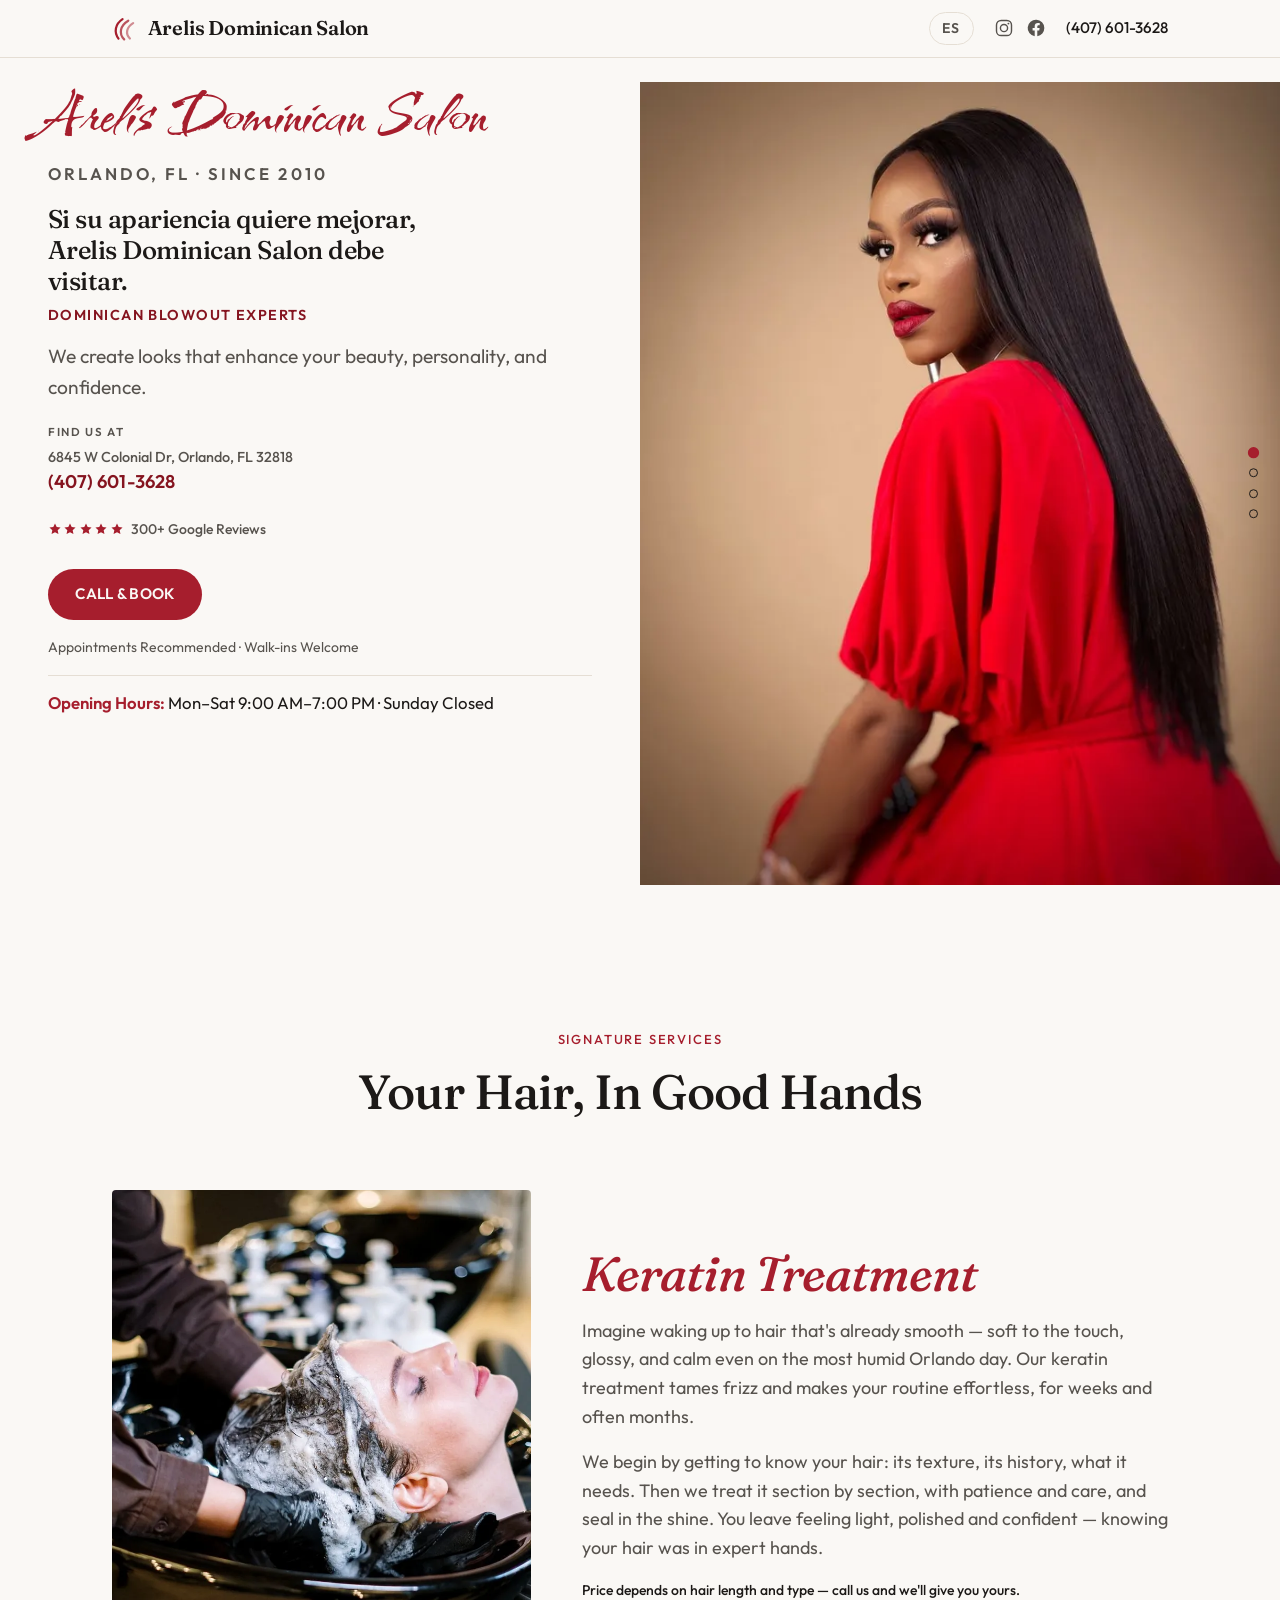
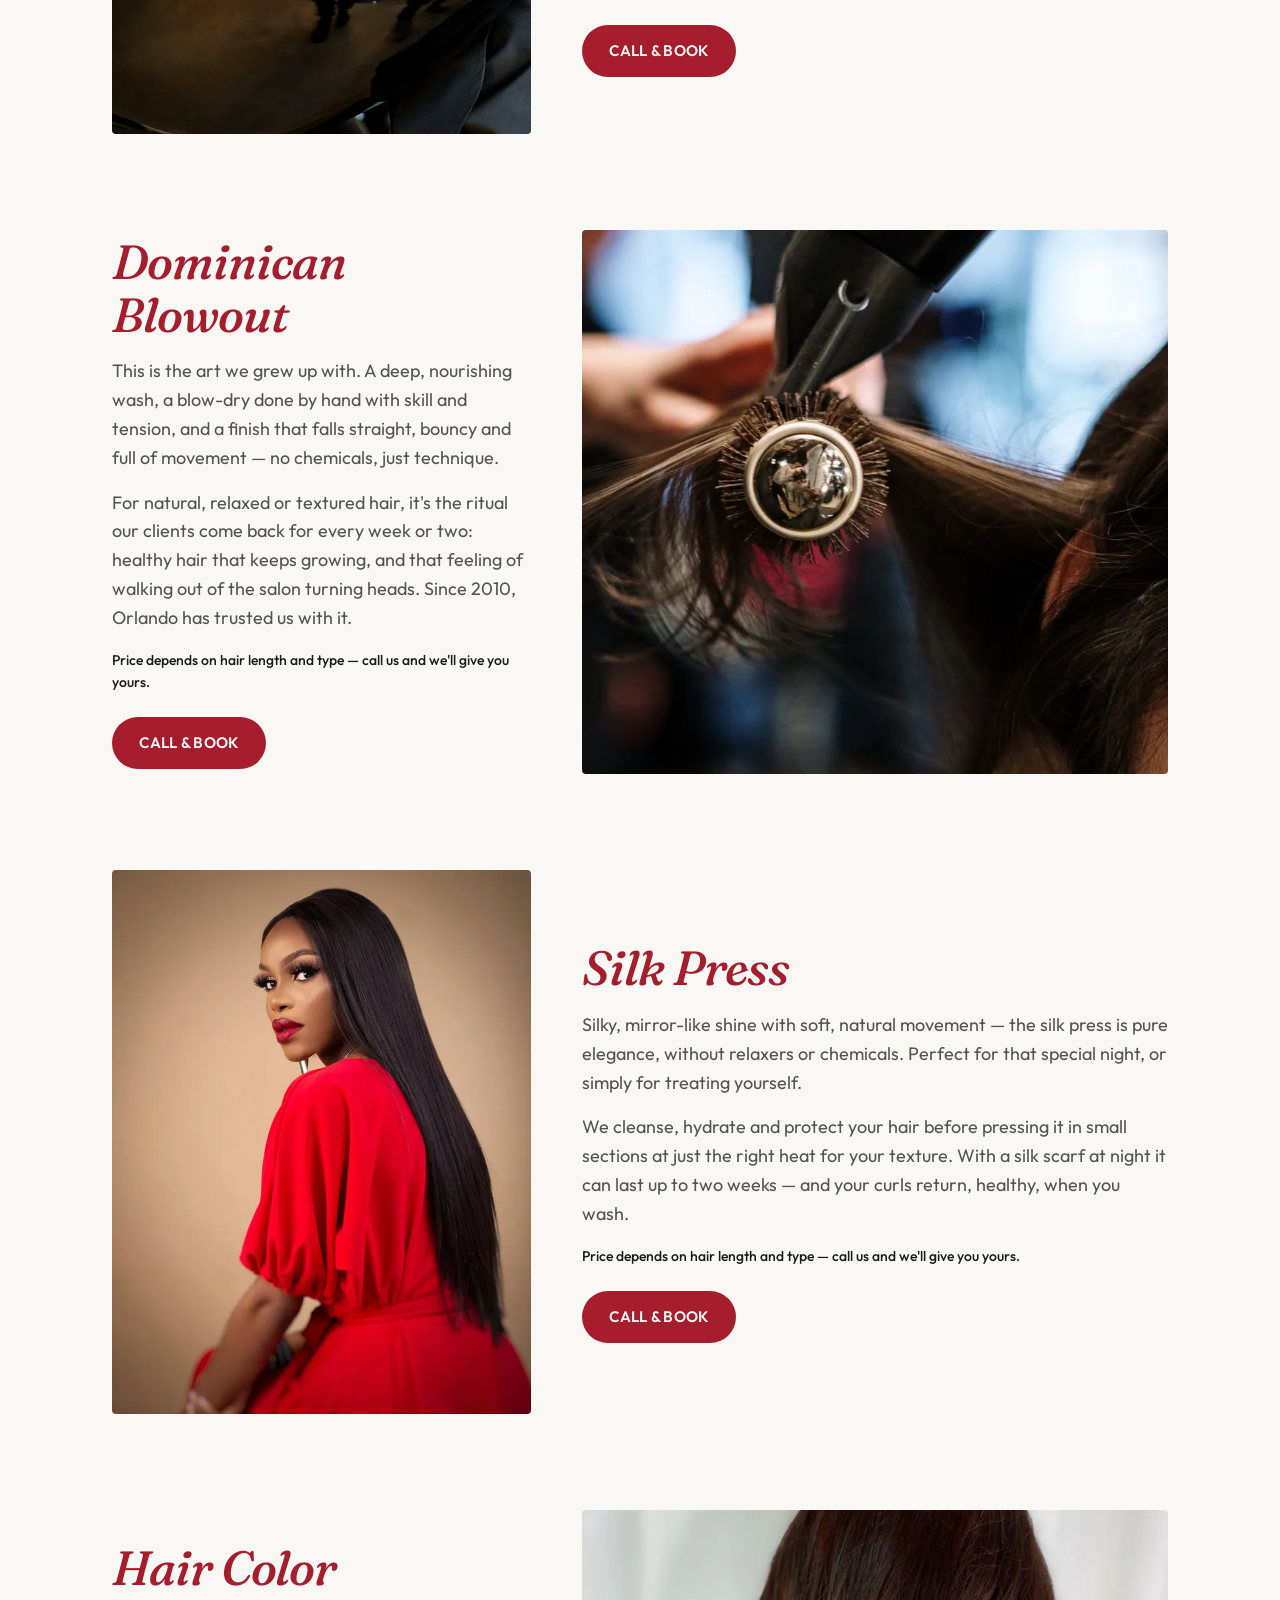
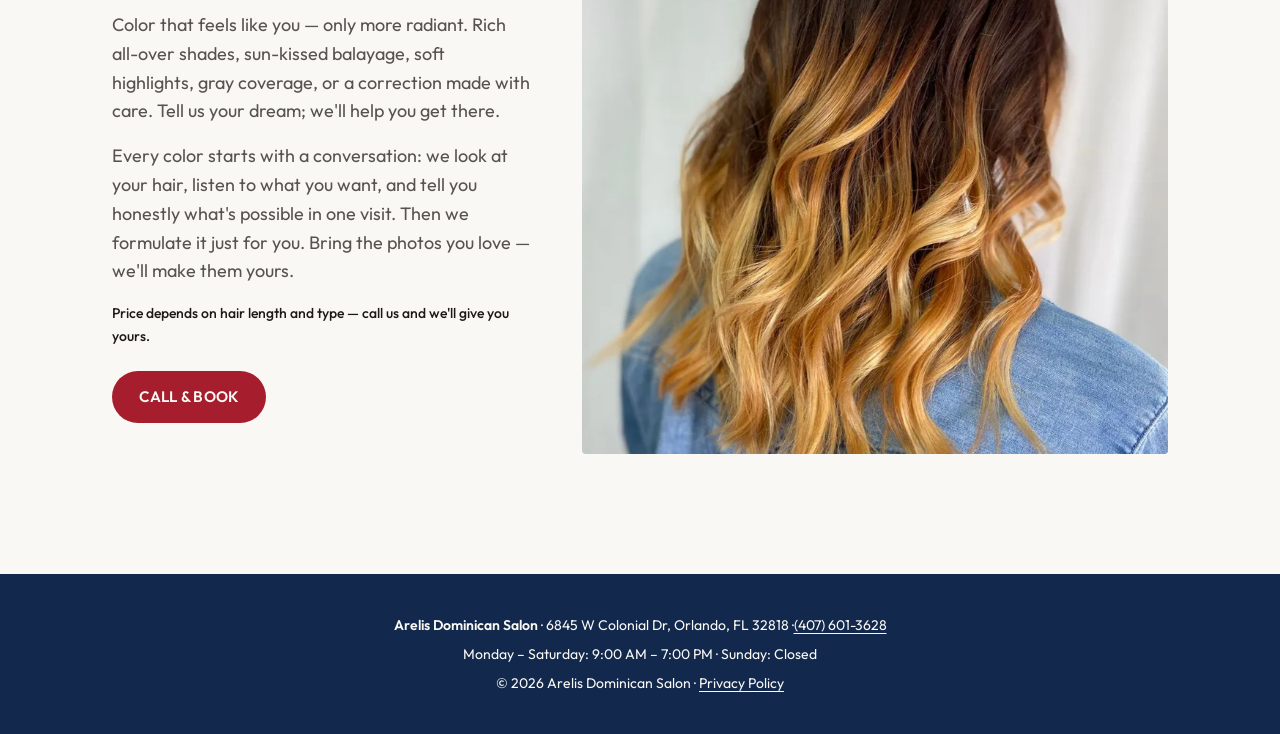
==== commit 1d3e4f65: "Deploy: service sections, privacy page, GA4 tracking Co-Authored-By: Claude Opus 5.5 (1M context) <n" ====
--- a/index.html
+++ b/index.html
@@ -1,6 +1,27 @@
-<!DOCTYPE html><html lang="en"><head><meta charset="utf-8"><meta name="viewport" content="width=device-width, initial-scale=1"><meta name="color-scheme" content="light"><meta name="theme-color" content="#faf8f5"><title>Arelis Dominican Salon — Keratin, Dominican Blowouts &amp; Color in Orlando, FL</title><meta name="description" content="Dominican hair salon in Orlando since 2010. Keratin treatments, Dominican blowouts, color and beauty services. English y Español. Call to book: (407) 601-3628."><link rel="icon" type="image/svg+xml" href="/favicon.svg"><link rel="preload" as="font" type="font/woff2" href="/_astro/kolker-brush-latin-400-normal.DJk0zcgi.woff2" crossorigin><link rel="preload" as="font" type="font/woff2" href="/_astro/fraunces-latin-500-normal.DnGCNyPD.woff2" crossorigin><meta property="og:title" content="Arelis Dominican Salon — Keratin, Dominican Blowouts &amp; Color in Orlando, FL"><meta property="og:description" content="Dominican hair salon in Orlando since 2010. Keratin treatments, Dominican blowouts, color and beauty services. English y Español. Call to book: (407) 601-3628."><meta property="og:type" content="website"><meta property="og:locale" content="en_US"><script type="application/ld+json">{"@context":"https://schema.org","@type":"HairSalon","name":"Arelis Dominican Salon","telephone":"+14076013628","address":{"@type":"PostalAddress","streetAddress":"6845 W Colonial Dr","addressLocality":"Orlando","addressRegion":"FL","postalCode":"32818","addressCountry":"US"},"sameAs":["https://www.instagram.com/arelisdominicansalon/","https://www.facebook.com/Arelisdominican/"],"foundingDate":"2010","openingHoursSpecification":[{"@type":"OpeningHoursSpecification","dayOfWeek":["Monday","Tuesday","Wednesday","Thursday","Friday","Saturday"],"opens":"09:00","closes":"19:00"}]}</script><script>
+<!DOCTYPE html><html lang="en"><head><meta charset="utf-8"><meta name="viewport" content="width=device-width, initial-scale=1"><meta name="color-scheme" content="light"><meta name="theme-color" content="#faf8f5"><title>Arelis Dominican Salon — Keratin, Dominican Blowouts &amp; Color in Orlando, FL</title><meta name="description" content="Dominican hair salon in Orlando since 2010. Keratin treatments, Dominican blowouts, color and beauty services. English y Español. Call to book: (407) 601-3628."><link rel="icon" type="image/svg+xml" href="/favicon.svg"><link rel="preload" as="font" type="font/woff2" href="/_astro/kolker-brush-latin-400-normal.DJk0zcgi.woff2" crossorigin><link rel="preload" as="font" type="font/woff2" href="/_astro/fraunces-latin-500-normal.DnGCNyPD.woff2" crossorigin><link rel="canonical" href="https://arelisdominicansalonfl.com/"><link rel="alternate" hreflang="en" href="https://arelisdominicansalonfl.com/"><link rel="alternate" hreflang="es" href="https://arelisdominicansalonfl.com/es/"><link rel="alternate" hreflang="x-default" href="https://arelisdominicansalonfl.com/"><meta property="og:title" content="Arelis Dominican Salon — Keratin, Dominican Blowouts &amp; Color in Orlando, FL"><meta property="og:description" content="Dominican hair salon in Orlando since 2010. Keratin treatments, Dominican blowouts, color and beauty services. English y Español. Call to book: (407) 601-3628."><meta property="og:type" content="website"><meta property="og:locale" content="en_US"><meta property="og:url" content="https://arelisdominicansalonfl.com/"><meta property="og:image" content="https://arelisdominicansalonfl.com/_astro/hero.CcRAVT7H.jpg"><script type="application/ld+json">{"@context":"https://schema.org","@type":"HairSalon","name":"Arelis Dominican Salon","telephone":"+14076013628","address":{"@type":"PostalAddress","streetAddress":"6845 W Colonial Dr","addressLocality":"Orlando","addressRegion":"FL","postalCode":"32818","addressCountry":"US"},"url":"https://arelisdominicansalonfl.com/","image":"https://arelisdominicansalonfl.com/_astro/hero.CcRAVT7H.jpg","sameAs":["https://www.instagram.com/arelisdominicansalon/","https://www.facebook.com/Arelisdominican/"],"foundingDate":"2010","openingHoursSpecification":[{"@type":"OpeningHoursSpecification","dayOfWeek":["Monday","Tuesday","Wednesday","Thursday","Friday","Saturday"],"opens":"09:00","closes":"19:00"}]}</script><script async src="https://www.googletagmanager.com/gtag/js?id=G-V1P040FRRR"></script><script>(function(){const tagIds = ["G-V1P040FRRR"];
+
+          window.dataLayer = window.dataLayer || [];
+          function gtag() {
+            dataLayer.push(arguments);
+          }
+          window.gtag = gtag;
+          gtag("js", new Date());
+          tagIds.forEach(function (id) {
+            gtag("config", id);
+          });
+          // conversions: phone taps (primary) and map/directions taps (secondary)
+          document.addEventListener("click", function (e) {
+            var a = e.target.closest && e.target.closest("a[href]");
+            if (!a) return;
+            if (a.href.indexOf("tel:") === 0) {
+              gtag("event", "call_click", { link_url: a.href, link_text: a.textContent.trim() });
+            } else if (/google\.com\/maps/.test(a.href)) {
+              gtag("event", "directions_click", { link_url: a.href });
+            }
+          });
+        })();</script><script>
       document.documentElement.classList.add("js");
-    </script><link rel="stylesheet" href="/_astro/01-SplitShowcase.r4eslkOk.css"></head><body id="top"><header class="header" data-astro-cid-nen7h5rs><div class="container header__inner" data-astro-cid-nen7h5rs><a href="#top" class="wordmark" data-astro-cid-nen7h5rs><img src="/images/logo/mark.svg" alt="" width="26" height="26" class="wordmark__mark" data-astro-cid-nen7h5rs>Arelis Dominican Salon</a><nav class="header__contact" aria-label="Contact" data-astro-cid-nen7h5rs><a href="/es/" class="lang" data-astro-cid-nen7h5rs>ES</a><span class="header__social" data-astro-cid-nen7h5rs><a href="https://www.instagram.com/arelisdominicansalon/" target="_blank" rel="noopener" aria-label="Instagram" data-astro-cid-nen7h5rs><svg viewBox="0 0 24 24" width="20" height="20" fill="none" stroke="currentColor" stroke-width="1.7"><rect x="3" y="3" width="18" height="18" rx="5.5"></rect><circle cx="12" cy="12" r="4.3"></circle><circle cx="17.3" cy="6.7" r="1.15" fill="currentColor" stroke="none"></circle></svg></a><a href="https://www.facebook.com/Arelisdominican/" target="_blank" rel="noopener" aria-label="Facebook" data-astro-cid-nen7h5rs><svg viewBox="0 0 24 24" width="20" height="20" fill="currentColor"><path d="M22 12a10 10 0 1 0-11.56 9.88v-6.99H7.9V12h2.54V9.8c0-2.5 1.49-3.89 3.77-3.89 1.1 0 2.24.2 2.24.2v2.46h-1.26c-1.24 0-1.63.77-1.63 1.56V12h2.78l-.44 2.89h-2.34v6.99A10 10 0 0 0 22 12Z"></path></svg></a></span><a href="tel:+14076013628" class="phone" data-astro-cid-nen7h5rs>(407) 601-3628</a></nav></div></header><main><section class="ssl" id="showcase" data-split-slider data-astro-cid-vaz2jkri><div class="ssl__col ssl__col--left" data-astro-cid-vaz2jkri><!-- L1: hero copy --><div class="panel panel--copy o1" data-astro-cid-vaz2jkri><div class="panel__inner" data-astro-cid-vaz2jkri><h1 class="script anim" data-astro-cid-vaz2jkri>Arelis Dominican Salon</h1><p class="hero__since anim" style="--d:.1s" data-astro-cid-vaz2jkri>Orlando, FL · Since 2010</p><h2 class="hero__headline anim" style="--d:.15s" data-astro-cid-vaz2jkri>Si su apariencia quiere mejorar, Arelis Dominican Salon debe visitar.</h2><p class="hero__subhead anim" style="--d:.18s" data-astro-cid-vaz2jkri>Dominican Blowout Experts</p><p class="hero__tagline anim" style="--d:.2s" data-astro-cid-vaz2jkri>We create looks that enhance your beauty, personality, and confidence.</p><div class="hero__find anim" style="--d:.25s" data-astro-cid-vaz2jkri><span class="hero__find-label" data-astro-cid-vaz2jkri>Find Us At</span><a href="https://www.google.com/maps/search/?api=1&amp;query=Arelis+Dominican+Salon+6845+W+Colonial+Dr+Orlando+FL" target="_blank" rel="noopener" class="hero__find-line hero__find-address" data-astro-cid-vaz2jkri>6845 W Colonial Dr, Orlando, FL 32818</a><a href="tel:+14076013628" class="hero__find-line hero__find-phone" data-astro-cid-vaz2jkri>(407) 601-3628</a></div><div class="hero__rating anim" style="--d:.3s" data-astro-cid-vaz2jkri><a href="https://www.google.com/maps/search/?api=1&amp;query=Arelis+Dominican+Salon+6845+W+Colonial+Dr+Orlando+FL" target="_blank" rel="noopener" class="rating" data-astro-cid-afc2oml3><span class="stars" aria-hidden="true" data-astro-cid-afc2oml3><svg viewBox="0 0 24 24" width="14" height="14" fill="currentColor" data-astro-cid-afc2oml3><path d="M12 2.5l2.9 6.1 6.6.8-4.9 4.6 1.3 6.6L12 17.5l-5.9 3.1 1.3-6.6L2.5 9.4l6.6-.8Z" data-astro-cid-afc2oml3></path></svg><svg viewBox="0 0 24 24" width="14" height="14" fill="currentColor" data-astro-cid-afc2oml3><path d="M12 2.5l2.9 6.1 6.6.8-4.9 4.6 1.3 6.6L12 17.5l-5.9 3.1 1.3-6.6L2.5 9.4l6.6-.8Z" data-astro-cid-afc2oml3></path></svg><svg viewBox="0 0 24 24" width="14" height="14" fill="currentColor" data-astro-cid-afc2oml3><path d="M12 2.5l2.9 6.1 6.6.8-4.9 4.6 1.3 6.6L12 17.5l-5.9 3.1 1.3-6.6L2.5 9.4l6.6-.8Z" data-astro-cid-afc2oml3></path></svg><svg viewBox="0 0 24 24" width="14" height="14" fill="currentColor" data-astro-cid-afc2oml3><path d="M12 2.5l2.9 6.1 6.6.8-4.9 4.6 1.3 6.6L12 17.5l-5.9 3.1 1.3-6.6L2.5 9.4l6.6-.8Z" data-astro-cid-afc2oml3></path></svg><svg viewBox="0 0 24 24" width="14" height="14" fill="currentColor" data-astro-cid-afc2oml3><path d="M12 2.5l2.9 6.1 6.6.8-4.9 4.6 1.3 6.6L12 17.5l-5.9 3.1 1.3-6.6L2.5 9.4l6.6-.8Z" data-astro-cid-afc2oml3></path></svg></span><span class="text" data-astro-cid-afc2oml3>300+ Google Reviews</span></a></div><div class="actions hero__actions anim" style="--d:.4s" data-astro-cid-vaz2jkri><a href="tel:+14076013628" class="btn btn--call" data-astro-cid-dbvitpls>Call &amp; Book</a></div><p class="hero__micro anim" style="--d:.5s" data-astro-cid-vaz2jkri>Appointments Recommended · Walk-ins Welcome</p><p class="hero__hours anim" style="--d:.55s" data-astro-cid-vaz2jkri><strong data-astro-cid-vaz2jkri>Opening Hours: </strong>Mon–Sat 9:00 AM–7:00 PM · Sunday Closed</p></div></div><!-- L2: services photo cards --><div class="panel panel--cards o3" data-astro-cid-vaz2jkri><div class="cards-inner" data-astro-cid-vaz2jkri><div class="cards" data-astro-cid-vaz2jkri><a href="tel:+14076013628" class="pcard anim" style="--d:0.1s" data-astro-cid-vaz2jkri><img src="/_astro/hair.CqMvHPeZ_Z8a9iU.webp" srcset="/_astro/hair.CqMvHPeZ_isk5E.webp 400w, /_astro/hair.CqMvHPeZ_ZKq7Ef.webp 700w, /_astro/hair.CqMvHPeZ_Z8a9iU.webp 933w" alt loading="lazy" sizes="(min-width: 1024px) 25vw, 50vw" data-astro-cid-vaz2jkri="true" decoding="async" width="933" height="1400"><span class="pcard__veil" aria-hidden="true" data-astro-cid-vaz2jkri></span><span class="pcard__head" data-astro-cid-vaz2jkri><span class="cat-icon" aria-hidden="true" style="--icon-size:26px" data-astro-cid-at5rcjsn><svg viewBox="0 0 24 24" fill="none" stroke="currentColor" stroke-width="1.5" stroke-linecap="round" stroke-linejoin="round" data-astro-cid-at5rcjsn><path d="M3.5 8.5a4.5 4.5 0 0 1 4.5-4.5h9.5l2 2v5l-2 2H8a4.5 4.5 0 0 1-4.5-4.5Z" data-astro-cid-at5rcjsn></path><circle cx="8" cy="8.5" r="1.6" data-astro-cid-at5rcjsn></circle><path d="M10.5 13 8.5 20.5M17.5 5.5v5" data-astro-cid-at5rcjsn></path></svg></span><span class="pcard__name" data-astro-cid-vaz2jkri>Dominican Blowouts &amp; Hair</span></span><span class="pcard__hover" data-astro-cid-vaz2jkri><span class="pcard__items" data-astro-cid-vaz2jkri><span class="pcard__item" data-astro-cid-vaz2jkri>Dominican Blowout</span><span class="pcard__item" data-astro-cid-vaz2jkri>Shampoo &amp; Blow-Dry</span><span class="pcard__item" data-astro-cid-vaz2jkri>Up-Dos</span><span class="pcard__item" data-astro-cid-vaz2jkri>Bridal</span></span><span class="pcard__ask" data-astro-cid-vaz2jkri>Book Now →</span></span></a><a href="tel:+14076013628" class="pcard anim" style="--d:0.18s" data-astro-cid-vaz2jkri><img src="/_astro/cuts.BTVyYKQM_Z92CtV.webp" srcset="/_astro/cuts.BTVyYKQM_2uoc89.webp 400w, /_astro/cuts.BTVyYKQM_2nIzkl.webp 700w, /_astro/cuts.BTVyYKQM_MpjQh.webp 1000w" alt loading="lazy" sizes="(min-width: 1024px) 25vw, 50vw" data-astro-cid-vaz2jkri="true" decoding="async" width="1120" height="1400"><span class="pcard__veil" aria-hidden="true" data-astro-cid-vaz2jkri></span><span class="pcard__head" data-astro-cid-vaz2jkri><span class="cat-icon" aria-hidden="true" style="--icon-size:26px" data-astro-cid-at5rcjsn><svg viewBox="0 0 24 24" fill="none" stroke="currentColor" stroke-width="1.5" stroke-linecap="round" data-astro-cid-at5rcjsn><circle cx="6" cy="6.5" r="2.4" data-astro-cid-at5rcjsn></circle><circle cx="6" cy="17.5" r="2.4" data-astro-cid-at5rcjsn></circle><path d="M8.1 7.9 20 17.5M8.1 16.1 20 6.5" data-astro-cid-at5rcjsn></path></svg></span><span class="pcard__name" data-astro-cid-vaz2jkri>Cuts</span></span><span class="pcard__hover" data-astro-cid-vaz2jkri><span class="pcard__items" data-astro-cid-vaz2jkri><span class="pcard__item" data-astro-cid-vaz2jkri>Women&#39;s Cut</span><span class="pcard__item" data-astro-cid-vaz2jkri>Men&#39;s Cut</span><span class="pcard__item" data-astro-cid-vaz2jkri>Children&#39;s Cut</span></span><span class="pcard__ask" data-astro-cid-vaz2jkri>Book Now →</span></span></a><a href="tel:+14076013628" class="pcard anim" style="--d:0.26s" data-astro-cid-vaz2jkri><img src="/_astro/color.DnCtUnNi_1Kqkci.webp" srcset="/_astro/color.DnCtUnNi_GatLn.webp 400w, /_astro/color.DnCtUnNi_Z1MHBL2.webp 700w, /_astro/color.DnCtUnNi_Z1z6Pr5.webp 1000w" alt loading="lazy" sizes="(min-width: 1024px) 25vw, 50vw" data-astro-cid-vaz2jkri="true" decoding="async" width="1050" height="1400"><span class="pcard__veil" aria-hidden="true" data-astro-cid-vaz2jkri></span><span class="pcard__head" data-astro-cid-vaz2jkri><span class="cat-icon" aria-hidden="true" style="--icon-size:26px" data-astro-cid-at5rcjsn><svg viewBox="0 0 24 24" fill="none" stroke="currentColor" stroke-width="1.5" stroke-linecap="round" stroke-linejoin="round" data-astro-cid-at5rcjsn><path d="M12 3.5C12 3.5 6.5 10 6.5 14a5.5 5.5 0 0 0 11 0C17.5 10 12 3.5 12 3.5Z" data-astro-cid-at5rcjsn></path><path d="M9.5 14.5a2.5 2.5 0 0 0 2.5 2.5" data-astro-cid-at5rcjsn></path></svg></span><span class="pcard__name" data-astro-cid-vaz2jkri>Color</span></span><span class="pcard__hover" data-astro-cid-vaz2jkri><span class="pcard__items" data-astro-cid-vaz2jkri><span class="pcard__item" data-astro-cid-vaz2jkri>Full Color</span><span class="pcard__item" data-astro-cid-vaz2jkri>Balayage</span><span class="pcard__item" data-astro-cid-vaz2jkri>Highlights</span><span class="pcard__item" data-astro-cid-vaz2jkri>Color Touch-Up</span><span class="pcard__item" data-astro-cid-vaz2jkri>Corrective Color</span></span><span class="pcard__ask" data-astro-cid-vaz2jkri>Book Now →</span></span></a><a href="tel:+14076013628" class="pcard anim" style="--d:0.33999999999999997s" data-astro-cid-vaz2jkri><img src="/_astro/treatments.BeNrc71T_ZGeY31.webp" srcset="/_astro/treatments.BeNrc71T_1gCzWc.webp 400w, /_astro/treatments.BeNrc71T_SEcRo.webp 700w, /_astro/treatments.BeNrc71T_ZGeY31.webp 933w" alt loading="lazy" sizes="(min-width: 1024px) 25vw, 50vw" data-astro-cid-vaz2jkri="true" decoding="async" width="933" height="1400"><span class="pcard__veil" aria-hidden="true" data-astro-cid-vaz2jkri></span><span class="pcard__head" data-astro-cid-vaz2jkri><span class="cat-icon" aria-hidden="true" style="--icon-size:26px" data-astro-cid-at5rcjsn><svg viewBox="0 0 24 24" fill="none" stroke="currentColor" stroke-width="1.5" stroke-linecap="round" stroke-linejoin="round" data-astro-cid-at5rcjsn><path d="M12 20.5c-5-1-8.5-5-8.5-10 0-2 .5-3.8 1.5-5C7.5 7 12 7 12 7s4.5 0 7-1.5c1 1.2 1.5 3 1.5 5 0 5-3.5 9-8.5 10Z" data-astro-cid-at5rcjsn></path><path d="M12 20.5V9" data-astro-cid-at5rcjsn></path></svg></span><span class="pcard__name" data-astro-cid-vaz2jkri>Treatments</span></span><span class="pcard__hover" data-astro-cid-vaz2jkri><span class="pcard__items" data-astro-cid-vaz2jkri><span class="pcard__item" data-astro-cid-vaz2jkri>Keratin Treatment</span><span class="pcard__item" data-astro-cid-vaz2jkri>Hair Botox</span><span class="pcard__item" data-astro-cid-vaz2jkri>Relaxer</span><span class="pcard__item" data-astro-cid-vaz2jkri>Perm</span><span class="pcard__item" data-astro-cid-vaz2jkri>Texturizer</span></span><span class="pcard__ask" data-astro-cid-vaz2jkri>Book Now →</span></span></a><a href="tel:+14076013628" class="pcard anim" style="--d:0.42000000000000004s" data-astro-cid-vaz2jkri><img src="/_astro/extensions.Bs5HIjqt_Z2jVHKa.webp" srcset="/_astro/extensions.Bs5HIjqt_ZhHVHj.webp 400w, /_astro/extensions.Bs5HIjqt_PlwXX.webp 700w, /_astro/extensions.Bs5HIjqt_1WeA3U.webp 1000w" alt loading="lazy" sizes="(min-width: 1024px) 25vw, 50vw" data-astro-cid-vaz2jkri="true" decoding="async" width="1200" height="800"><span class="pcard__veil" aria-hidden="true" data-astro-cid-vaz2jkri></span><span class="pcard__head" data-astro-cid-vaz2jkri><span class="cat-icon" aria-hidden="true" style="--icon-size:26px" data-astro-cid-at5rcjsn><svg viewBox="0 0 24 24" fill="none" stroke="currentColor" stroke-width="1.5" stroke-linecap="round" data-astro-cid-at5rcjsn><path d="M7 3.5C4.5 8 9.5 10.5 7 15c-1.5 2.7 0 4.5 0 5.5" data-astro-cid-at5rcjsn></path><path d="M12 3.5C9.5 8 14.5 10.5 12 15c-1.5 2.7 0 4.5 0 5.5" data-astro-cid-at5rcjsn></path><path d="M17 3.5C14.5 8 19.5 10.5 17 15c-1.5 2.7 0 4.5 0 5.5" data-astro-cid-at5rcjsn></path></svg></span><span class="pcard__name" data-astro-cid-vaz2jkri>Extensions</span></span><span class="pcard__hover" data-astro-cid-vaz2jkri><span class="pcard__items" data-astro-cid-vaz2jkri><span class="pcard__item" data-astro-cid-vaz2jkri>Length</span><span class="pcard__item" data-astro-cid-vaz2jkri>Volume</span><span class="pcard__item" data-astro-cid-vaz2jkri>Transformation</span></span><span class="pcard__ask" data-astro-cid-vaz2jkri>Book Now →</span></span></a></div></div></div><!-- L3: rotating reviews (text left — alternates with slide 2) --><div class="panel panel--blush o5" data-astro-cid-vaz2jkri><div class="panel__inner" data-astro-cid-vaz2jkri><h2 class="sr-only" data-astro-cid-vaz2jkri>What Our Clients Say</h2><p class="agg anim" data-astro-cid-vaz2jkri><span class="agg__stars" aria-hidden="true" data-astro-cid-vaz2jkri>★</span><span class="agg__text" data-astro-cid-vaz2jkri>300+ Google Reviews</span></p><div class="rot anim" style="--d:.15s" data-astro-cid-vaz2jkri><blockquote class="quote" style="--q:0" data-astro-cid-vaz2jkri><span class="quote__stars-top" aria-hidden="true" data-astro-cid-vaz2jkri>★★★★★</span><p class="quote__text" data-astro-cid-vaz2jkri>I loveee getting my hair done at this salon. They are from NY so you know a Dominican blow out is always on point! Recommend them hands down!</p><cite data-astro-cid-vaz2jkri>Ashlee F. · Google</cite></blockquote><blockquote class="quote" style="--q:1" data-astro-cid-vaz2jkri><span class="quote__stars-top" aria-hidden="true" data-astro-cid-vaz2jkri>★★★★★</span><p class="quote__text" data-astro-cid-vaz2jkri>She really listened to what I wanted and delivered beyond my expectations. My hair looks and feels incredible.</p><cite data-astro-cid-vaz2jkri>Anna J. · Google</cite></blockquote><blockquote class="quote" style="--q:2" data-astro-cid-vaz2jkri><span class="quote__stars-top" aria-hidden="true" data-astro-cid-vaz2jkri>★★★★★</span><p class="quote__text" data-astro-cid-vaz2jkri>The staff is incredibly nice and offer you refreshments during your visit. This will be my go to spot for future visits.</p><cite data-astro-cid-vaz2jkri>Katherine H. · Google</cite></blockquote><blockquote class="quote" style="--q:3" data-astro-cid-vaz2jkri><span class="quote__stars-top" aria-hidden="true" data-astro-cid-vaz2jkri>★★★★★</span><p class="quote__text" data-astro-cid-vaz2jkri>My hair has grown and is so much healthier after years of coming to this salon. I&#39;m a life long customer.</p><cite data-astro-cid-vaz2jkri>Rose C. · Google</cite></blockquote><blockquote class="quote" style="--q:4" data-astro-cid-vaz2jkri><span class="quote__stars-top" aria-hidden="true" data-astro-cid-vaz2jkri>★★★★★</span><p class="quote__text" data-astro-cid-vaz2jkri>This place is awesome! I have been coming here over 15yrs and now my daughter comes here. I wouldn&#39;t go no where else. Alta and Joanna are the best stylist and pro at Natural hair.</p><cite data-astro-cid-vaz2jkri>Sanndou · Google</cite></blockquote></div><a href="https://www.google.com/maps/search/?api=1&amp;query=Arelis+Dominican+Salon+6845+W+Colonial+Dr+Orlando+FL" target="_blank" rel="noopener" class="reviews__cta anim" style="--d:.3s" data-astro-cid-vaz2jkri>Read all Google Reviews →</a></div></div><!-- L4: real salon interior, single full-bleed photo + centered script overlay --><div class="panel panel--photo panel--overlay o7" data-astro-cid-vaz2jkri><img src="/_astro/main-interior.DsItSwpR_ZK2D6U.webp" srcset="/_astro/main-interior.DsItSwpR_2hemjF.webp 480w, /_astro/main-interior.DsItSwpR_ZK2D6U.webp 768w" alt="Arelis Dominican Salon interior" loading="lazy" sizes="(min-width: 1024px) 50vw, 100vw" data-astro-cid-vaz2jkri="true" decoding="async" width="768" height="1024"><div class="photo-overlay" data-astro-cid-vaz2jkri><span class="photo-overlay__script anim" data-astro-cid-vaz2jkri>Orlando</span><span class="photo-overlay__sub anim" style="--d:.15s" data-astro-cid-vaz2jkri>6845 W Colonial Dr, Orlando, FL 32818</span></div></div></div><div class="ssl__col ssl__col--right" data-astro-cid-vaz2jkri><!-- R1: hero photo --><div class="panel panel--photo o2" data-astro-cid-vaz2jkri><img src="/_astro/hero.CcRAVT7H_1I2lCj.webp" srcset="/_astro/hero.CcRAVT7H_4dgXd.webp 480w, /_astro/hero.CcRAVT7H_1j8LX9.webp 720w, /_astro/hero.CcRAVT7H_1I2lCj.webp 900w" alt loading="eager" fetchpriority="high" sizes="(min-width: 1024px) 50vw, 100vw" data-astro-cid-vaz2jkri="true" decoding="async" width="900" height="1125"></div><!-- R2: navy booking panel with big script title --><div class="panel panel--navy o4" data-astro-cid-vaz2jkri><div class="panel__inner" data-astro-cid-vaz2jkri><h2 class="script script--navy anim" data-astro-cid-vaz2jkri>Services</h2><div class="navy__body" data-astro-cid-vaz2jkri><h3 class="navy__title anim" style="--d:.15s" data-astro-cid-vaz2jkri>Your Hair. Your Style. Our Expertise.</h3><p class="navy__sub anim" style="--d:.3s" data-astro-cid-vaz2jkri>Not sure which service is right for you? Tell us the look you&#39;re going for and we&#39;ll help you choose.</p><div class="actions anim" style="--d:.45s" data-astro-cid-vaz2jkri><a href="tel:+14076013628" class="btn btn--call" data-astro-cid-dbvitpls>Call Us — We&#39;ll Help</a></div><a href="https://www.instagram.com/arelisdominicansalon/" target="_blank" rel="noopener" class="navy__ig anim" style="--d:.6s" data-astro-cid-vaz2jkri>See Our Work on Instagram →</a></div></div></div><!-- R3: photo with script title overlay (visual right — alternates) --><div class="panel panel--photo panel--overlay o6" data-astro-cid-vaz2jkri><img src="/_astro/reviews-lounge.DQgZmO3h_1NVGFs.webp" srcset="/_astro/reviews-lounge.DQgZmO3h_ZYqasb.webp 600w, /_astro/reviews-lounge.DQgZmO3h_12vlEP.webp 1000w, /_astro/reviews-lounge.DQgZmO3h_1NVGFs.webp 1400w" alt loading="lazy" sizes="(min-width: 1024px) 50vw, 100vw" data-astro-cid-vaz2jkri="true" decoding="async" width="1400" height="962" class="reviews-photo"><div class="photo-overlay" data-astro-cid-vaz2jkri><span class="photo-overlay__script anim" data-astro-cid-vaz2jkri>Reviews</span></div></div><!-- R4: title/copy/CTA, then the storefront photo and the map — same width and height --><div class="panel panel--location o8" id="location" data-astro-cid-vaz2jkri><div class="loc" data-astro-cid-vaz2jkri><div class="loc__content anim" data-astro-cid-vaz2jkri><h2 class="loc__title anim" data-astro-cid-vaz2jkri>15+ Years of Experience. A Clientele That Trusts Us.</h2><p class="loc__story anim" style="--d:.2s" data-astro-cid-vaz2jkri>Since 2010, we&#39;ve helped generations of clients feel confident, beautiful, and proud of their hair.</p><p class="loc__story loc__story--kicker anim" style="--d:.28s" data-astro-cid-vaz2jkri>Now we want to do the same for you. If you&#39;re ready for your next look, come see us.</p><div class="loc__info anim" style="--d:.35s" data-astro-cid-vaz2jkri><p class="loc__block" data-astro-cid-vaz2jkri><a href="tel:+14076013628" data-astro-cid-vaz2jkri>(407) 601-3628</a><span class="loc__social" data-astro-cid-vaz2jkri><a href="https://www.instagram.com/arelisdominicansalon/" target="_blank" rel="noopener" aria-label="Instagram" data-astro-cid-vaz2jkri><svg viewBox="0 0 24 24" width="21" height="21" fill="none" stroke="currentColor" stroke-width="1.7"><rect x="3" y="3" width="18" height="18" rx="5.5"></rect><circle cx="12" cy="12" r="4.3"></circle><circle cx="17.3" cy="6.7" r="1.15" fill="currentColor" stroke="none"></circle></svg></a><a href="https://www.facebook.com/Arelisdominican/" target="_blank" rel="noopener" aria-label="Facebook" data-astro-cid-vaz2jkri><svg viewBox="0 0 24 24" width="21" height="21" fill="currentColor"><path d="M22 12a10 10 0 1 0-11.56 9.88v-6.99H7.9V12h2.54V9.8c0-2.5 1.49-3.89 3.77-3.89 1.1 0 2.24.2 2.24.2v2.46h-1.26c-1.24 0-1.63.77-1.63 1.56V12h2.78l-.44 2.89h-2.34v6.99A10 10 0 0 0 22 12Z"></path></svg></a></span></p><div class="actions actions--loc" data-astro-cid-vaz2jkri><a href="tel:+14076013628" class="btn btn--call btn--compact" data-astro-cid-dbvitpls>Call Now</a></div></div></div><div class="loc__map anim" style="--d:.5s" data-astro-cid-vaz2jkri><iframe src="https://www.google.com/maps?q=Arelis+Dominican+Salon,+6845+W+Colonial+Dr,+Orlando,+FL&amp;output=embed" title="Map to Arelis Dominican Salon" loading="lazy" referrerpolicy="no-referrer-when-downgrade" data-astro-cid-vaz2jkri></iframe></div></div></div></div><nav class="ssl__dots" aria-label="Slides" data-astro-cid-vaz2jkri><button class="dot is-active" data-dot="0" aria-label="1" aria-current="true" data-astro-cid-vaz2jkri></button><button class="dot" data-dot="1" aria-label="2" data-astro-cid-vaz2jkri></button><button class="dot" data-dot="2" aria-label="3" data-astro-cid-vaz2jkri></button><button class="dot" data-dot="3" aria-label="4" data-astro-cid-vaz2jkri></button></nav></section><script>
+    </script><link rel="stylesheet" href="/_astro/BaseLayout.DBxxjwAk.css"><link rel="stylesheet" href="/_astro/02-ServiceDetails.BqCwy1Ww.css"></head><body id="top"><header class="header" data-astro-cid-nen7h5rs><div class="container header__inner" data-astro-cid-nen7h5rs><a href="#top" class="wordmark" data-astro-cid-nen7h5rs><img src="/images/logo/mark.svg" alt="" width="26" height="26" class="wordmark__mark" data-astro-cid-nen7h5rs>Arelis Dominican Salon</a><nav class="header__contact" aria-label="Contact" data-astro-cid-nen7h5rs><a href="/es/" class="lang" data-astro-cid-nen7h5rs>ES</a><span class="header__social" data-astro-cid-nen7h5rs><a href="https://www.instagram.com/arelisdominicansalon/" target="_blank" rel="noopener" aria-label="Instagram" data-astro-cid-nen7h5rs><svg viewBox="0 0 24 24" width="20" height="20" fill="none" stroke="currentColor" stroke-width="1.7"><rect x="3" y="3" width="18" height="18" rx="5.5"></rect><circle cx="12" cy="12" r="4.3"></circle><circle cx="17.3" cy="6.7" r="1.15" fill="currentColor" stroke="none"></circle></svg></a><a href="https://www.facebook.com/Arelisdominican/" target="_blank" rel="noopener" aria-label="Facebook" data-astro-cid-nen7h5rs><svg viewBox="0 0 24 24" width="20" height="20" fill="currentColor"><path d="M22 12a10 10 0 1 0-11.56 9.88v-6.99H7.9V12h2.54V9.8c0-2.5 1.49-3.89 3.77-3.89 1.1 0 2.24.2 2.24.2v2.46h-1.26c-1.24 0-1.63.77-1.63 1.56V12h2.78l-.44 2.89h-2.34v6.99A10 10 0 0 0 22 12Z"></path></svg></a></span><a href="tel:+14076013628" class="phone" data-astro-cid-nen7h5rs>(407) 601-3628</a></nav></div></header><main><section class="ssl" id="showcase" data-split-slider data-astro-cid-vaz2jkri><div class="ssl__col ssl__col--left" data-astro-cid-vaz2jkri><!-- L1: hero copy --><div class="panel panel--copy o1" data-astro-cid-vaz2jkri><div class="panel__inner" data-astro-cid-vaz2jkri><h1 class="script anim" data-astro-cid-vaz2jkri>Arelis Dominican Salon</h1><p class="hero__since anim" style="--d:.1s" data-astro-cid-vaz2jkri>Orlando, FL · Since 2010</p><h2 class="hero__headline anim" style="--d:.15s" data-astro-cid-vaz2jkri>Si su apariencia quiere mejorar, Arelis Dominican Salon debe visitar.</h2><p class="hero__subhead anim" style="--d:.18s" data-astro-cid-vaz2jkri>Dominican Blowout Experts</p><p class="hero__tagline anim" style="--d:.2s" data-astro-cid-vaz2jkri>We create looks that enhance your beauty, personality, and confidence.</p><div class="hero__find anim" style="--d:.25s" data-astro-cid-vaz2jkri><span class="hero__find-label" data-astro-cid-vaz2jkri>Find Us At</span><a href="https://www.google.com/maps/search/?api=1&amp;query=Arelis+Dominican+Salon+6845+W+Colonial+Dr+Orlando+FL" target="_blank" rel="noopener" class="hero__find-line hero__find-address" data-astro-cid-vaz2jkri>6845 W Colonial Dr, Orlando, FL 32818</a><a href="tel:+14076013628" class="hero__find-line hero__find-phone" data-astro-cid-vaz2jkri>(407) 601-3628</a></div><div class="hero__rating anim" style="--d:.3s" data-astro-cid-vaz2jkri><a href="https://www.google.com/maps/search/?api=1&amp;query=Arelis+Dominican+Salon+6845+W+Colonial+Dr+Orlando+FL" target="_blank" rel="noopener" class="rating" data-astro-cid-afc2oml3><span class="stars" aria-hidden="true" data-astro-cid-afc2oml3><svg viewBox="0 0 24 24" width="14" height="14" fill="currentColor" data-astro-cid-afc2oml3><path d="M12 2.5l2.9 6.1 6.6.8-4.9 4.6 1.3 6.6L12 17.5l-5.9 3.1 1.3-6.6L2.5 9.4l6.6-.8Z" data-astro-cid-afc2oml3></path></svg><svg viewBox="0 0 24 24" width="14" height="14" fill="currentColor" data-astro-cid-afc2oml3><path d="M12 2.5l2.9 6.1 6.6.8-4.9 4.6 1.3 6.6L12 17.5l-5.9 3.1 1.3-6.6L2.5 9.4l6.6-.8Z" data-astro-cid-afc2oml3></path></svg><svg viewBox="0 0 24 24" width="14" height="14" fill="currentColor" data-astro-cid-afc2oml3><path d="M12 2.5l2.9 6.1 6.6.8-4.9 4.6 1.3 6.6L12 17.5l-5.9 3.1 1.3-6.6L2.5 9.4l6.6-.8Z" data-astro-cid-afc2oml3></path></svg><svg viewBox="0 0 24 24" width="14" height="14" fill="currentColor" data-astro-cid-afc2oml3><path d="M12 2.5l2.9 6.1 6.6.8-4.9 4.6 1.3 6.6L12 17.5l-5.9 3.1 1.3-6.6L2.5 9.4l6.6-.8Z" data-astro-cid-afc2oml3></path></svg><svg viewBox="0 0 24 24" width="14" height="14" fill="currentColor" data-astro-cid-afc2oml3><path d="M12 2.5l2.9 6.1 6.6.8-4.9 4.6 1.3 6.6L12 17.5l-5.9 3.1 1.3-6.6L2.5 9.4l6.6-.8Z" data-astro-cid-afc2oml3></path></svg></span><span class="text" data-astro-cid-afc2oml3>300+ Google Reviews</span></a></div><div class="actions hero__actions anim" style="--d:.4s" data-astro-cid-vaz2jkri><a href="tel:+14076013628" class="btn btn--call" data-astro-cid-dbvitpls>Call &amp; Book</a></div><p class="hero__micro anim" style="--d:.5s" data-astro-cid-vaz2jkri>Appointments Recommended · Walk-ins Welcome</p><p class="hero__hours anim" style="--d:.55s" data-astro-cid-vaz2jkri><strong data-astro-cid-vaz2jkri>Opening Hours: </strong>Mon–Sat 9:00 AM–7:00 PM · Sunday Closed</p></div></div><!-- L2: services photo cards --><div class="panel panel--cards o3" data-astro-cid-vaz2jkri><div class="cards-inner" data-astro-cid-vaz2jkri><div class="cards" data-astro-cid-vaz2jkri><a href="tel:+14076013628" class="pcard anim" style="--d:0.1s" data-astro-cid-vaz2jkri><img src="/_astro/hair.CqMvHPeZ_Z8a9iU.webp" srcset="/_astro/hair.CqMvHPeZ_isk5E.webp 400w, /_astro/hair.CqMvHPeZ_ZKq7Ef.webp 700w, /_astro/hair.CqMvHPeZ_Z8a9iU.webp 933w" alt loading="lazy" sizes="(min-width: 1024px) 25vw, 50vw" data-astro-cid-vaz2jkri="true" decoding="async" width="933" height="1400"><span class="pcard__veil" aria-hidden="true" data-astro-cid-vaz2jkri></span><span class="pcard__head" data-astro-cid-vaz2jkri><span class="cat-icon" aria-hidden="true" style="--icon-size:26px" data-astro-cid-at5rcjsn><svg viewBox="0 0 24 24" fill="none" stroke="currentColor" stroke-width="1.5" stroke-linecap="round" stroke-linejoin="round" data-astro-cid-at5rcjsn><path d="M3.5 8.5a4.5 4.5 0 0 1 4.5-4.5h9.5l2 2v5l-2 2H8a4.5 4.5 0 0 1-4.5-4.5Z" data-astro-cid-at5rcjsn></path><circle cx="8" cy="8.5" r="1.6" data-astro-cid-at5rcjsn></circle><path d="M10.5 13 8.5 20.5M17.5 5.5v5" data-astro-cid-at5rcjsn></path></svg></span><span class="pcard__name" data-astro-cid-vaz2jkri>Dominican Blowouts &amp; Hair</span></span><span class="pcard__hover" data-astro-cid-vaz2jkri><span class="pcard__items" data-astro-cid-vaz2jkri><span class="pcard__item" data-astro-cid-vaz2jkri>Dominican Blowout</span><span class="pcard__item" data-astro-cid-vaz2jkri>Shampoo &amp; Blow-Dry</span><span class="pcard__item" data-astro-cid-vaz2jkri>Up-Dos</span><span class="pcard__item" data-astro-cid-vaz2jkri>Bridal</span></span><span class="pcard__ask" data-astro-cid-vaz2jkri>Book Now →</span></span></a><a href="tel:+14076013628" class="pcard anim" style="--d:0.18s" data-astro-cid-vaz2jkri><img src="/_astro/cuts.BTVyYKQM_Z92CtV.webp" srcset="/_astro/cuts.BTVyYKQM_2uoc89.webp 400w, /_astro/cuts.BTVyYKQM_2nIzkl.webp 700w, /_astro/cuts.BTVyYKQM_MpjQh.webp 1000w" alt loading="lazy" sizes="(min-width: 1024px) 25vw, 50vw" data-astro-cid-vaz2jkri="true" decoding="async" width="1120" height="1400"><span class="pcard__veil" aria-hidden="true" data-astro-cid-vaz2jkri></span><span class="pcard__head" data-astro-cid-vaz2jkri><span class="cat-icon" aria-hidden="true" style="--icon-size:26px" data-astro-cid-at5rcjsn><svg viewBox="0 0 24 24" fill="none" stroke="currentColor" stroke-width="1.5" stroke-linecap="round" data-astro-cid-at5rcjsn><circle cx="6" cy="6.5" r="2.4" data-astro-cid-at5rcjsn></circle><circle cx="6" cy="17.5" r="2.4" data-astro-cid-at5rcjsn></circle><path d="M8.1 7.9 20 17.5M8.1 16.1 20 6.5" data-astro-cid-at5rcjsn></path></svg></span><span class="pcard__name" data-astro-cid-vaz2jkri>Cuts</span></span><span class="pcard__hover" data-astro-cid-vaz2jkri><span class="pcard__items" data-astro-cid-vaz2jkri><span class="pcard__item" data-astro-cid-vaz2jkri>Women&#39;s Cut</span><span class="pcard__item" data-astro-cid-vaz2jkri>Men&#39;s Cut</span><span class="pcard__item" data-astro-cid-vaz2jkri>Children&#39;s Cut</span></span><span class="pcard__ask" data-astro-cid-vaz2jkri>Book Now →</span></span></a><a href="tel:+14076013628" class="pcard anim" style="--d:0.26s" data-astro-cid-vaz2jkri><img src="/_astro/color.DnCtUnNi_1Kqkci.webp" srcset="/_astro/color.DnCtUnNi_GatLn.webp 400w, /_astro/color.DnCtUnNi_Z1MHBL2.webp 700w, /_astro/color.DnCtUnNi_Z1z6Pr5.webp 1000w" alt loading="lazy" sizes="(min-width: 1024px) 25vw, 50vw" data-astro-cid-vaz2jkri="true" decoding="async" width="1050" height="1400"><span class="pcard__veil" aria-hidden="true" data-astro-cid-vaz2jkri></span><span class="pcard__head" data-astro-cid-vaz2jkri><span class="cat-icon" aria-hidden="true" style="--icon-size:26px" data-astro-cid-at5rcjsn><svg viewBox="0 0 24 24" fill="none" stroke="currentColor" stroke-width="1.5" stroke-linecap="round" stroke-linejoin="round" data-astro-cid-at5rcjsn><path d="M12 3.5C12 3.5 6.5 10 6.5 14a5.5 5.5 0 0 0 11 0C17.5 10 12 3.5 12 3.5Z" data-astro-cid-at5rcjsn></path><path d="M9.5 14.5a2.5 2.5 0 0 0 2.5 2.5" data-astro-cid-at5rcjsn></path></svg></span><span class="pcard__name" data-astro-cid-vaz2jkri>Color</span></span><span class="pcard__hover" data-astro-cid-vaz2jkri><span class="pcard__items" data-astro-cid-vaz2jkri><span class="pcard__item" data-astro-cid-vaz2jkri>Full Color</span><span class="pcard__item" data-astro-cid-vaz2jkri>Balayage</span><span class="pcard__item" data-astro-cid-vaz2jkri>Highlights</span><span class="pcard__item" data-astro-cid-vaz2jkri>Color Touch-Up</span><span class="pcard__item" data-astro-cid-vaz2jkri>Corrective Color</span></span><span class="pcard__ask" data-astro-cid-vaz2jkri>Book Now →</span></span></a><a href="tel:+14076013628" class="pcard anim" style="--d:0.33999999999999997s" data-astro-cid-vaz2jkri><img src="/_astro/treatments.BeNrc71T_ZGeY31.webp" srcset="/_astro/treatments.BeNrc71T_1gCzWc.webp 400w, /_astro/treatments.BeNrc71T_SEcRo.webp 700w, /_astro/treatments.BeNrc71T_ZGeY31.webp 933w" alt loading="lazy" sizes="(min-width: 1024px) 25vw, 50vw" data-astro-cid-vaz2jkri="true" decoding="async" width="933" height="1400"><span class="pcard__veil" aria-hidden="true" data-astro-cid-vaz2jkri></span><span class="pcard__head" data-astro-cid-vaz2jkri><span class="cat-icon" aria-hidden="true" style="--icon-size:26px" data-astro-cid-at5rcjsn><svg viewBox="0 0 24 24" fill="none" stroke="currentColor" stroke-width="1.5" stroke-linecap="round" stroke-linejoin="round" data-astro-cid-at5rcjsn><path d="M12 20.5c-5-1-8.5-5-8.5-10 0-2 .5-3.8 1.5-5C7.5 7 12 7 12 7s4.5 0 7-1.5c1 1.2 1.5 3 1.5 5 0 5-3.5 9-8.5 10Z" data-astro-cid-at5rcjsn></path><path d="M12 20.5V9" data-astro-cid-at5rcjsn></path></svg></span><span class="pcard__name" data-astro-cid-vaz2jkri>Treatments</span></span><span class="pcard__hover" data-astro-cid-vaz2jkri><span class="pcard__items" data-astro-cid-vaz2jkri><span class="pcard__item" data-astro-cid-vaz2jkri>Keratin Treatment</span><span class="pcard__item" data-astro-cid-vaz2jkri>Hair Botox</span><span class="pcard__item" data-astro-cid-vaz2jkri>Relaxer</span><span class="pcard__item" data-astro-cid-vaz2jkri>Perm</span><span class="pcard__item" data-astro-cid-vaz2jkri>Texturizer</span></span><span class="pcard__ask" data-astro-cid-vaz2jkri>Book Now →</span></span></a><a href="tel:+14076013628" class="pcard anim" style="--d:0.42000000000000004s" data-astro-cid-vaz2jkri><img src="/_astro/extensions.Bs5HIjqt_Z2jVHKa.webp" srcset="/_astro/extensions.Bs5HIjqt_ZhHVHj.webp 400w, /_astro/extensions.Bs5HIjqt_PlwXX.webp 700w, /_astro/extensions.Bs5HIjqt_1WeA3U.webp 1000w" alt loading="lazy" sizes="(min-width: 1024px) 25vw, 50vw" data-astro-cid-vaz2jkri="true" decoding="async" width="1200" height="800"><span class="pcard__veil" aria-hidden="true" data-astro-cid-vaz2jkri></span><span class="pcard__head" data-astro-cid-vaz2jkri><span class="cat-icon" aria-hidden="true" style="--icon-size:26px" data-astro-cid-at5rcjsn><svg viewBox="0 0 24 24" fill="none" stroke="currentColor" stroke-width="1.5" stroke-linecap="round" data-astro-cid-at5rcjsn><path d="M7 3.5C4.5 8 9.5 10.5 7 15c-1.5 2.7 0 4.5 0 5.5" data-astro-cid-at5rcjsn></path><path d="M12 3.5C9.5 8 14.5 10.5 12 15c-1.5 2.7 0 4.5 0 5.5" data-astro-cid-at5rcjsn></path><path d="M17 3.5C14.5 8 19.5 10.5 17 15c-1.5 2.7 0 4.5 0 5.5" data-astro-cid-at5rcjsn></path></svg></span><span class="pcard__name" data-astro-cid-vaz2jkri>Extensions</span></span><span class="pcard__hover" data-astro-cid-vaz2jkri><span class="pcard__items" data-astro-cid-vaz2jkri><span class="pcard__item" data-astro-cid-vaz2jkri>Length</span><span class="pcard__item" data-astro-cid-vaz2jkri>Volume</span><span class="pcard__item" data-astro-cid-vaz2jkri>Transformation</span></span><span class="pcard__ask" data-astro-cid-vaz2jkri>Book Now →</span></span></a></div></div></div><!-- L3: rotating reviews (text left — alternates with slide 2) --><div class="panel panel--blush o5" data-astro-cid-vaz2jkri><div class="panel__inner" data-astro-cid-vaz2jkri><h2 class="sr-only" data-astro-cid-vaz2jkri>What Our Clients Say</h2><p class="agg anim" data-astro-cid-vaz2jkri><span class="agg__stars" aria-hidden="true" data-astro-cid-vaz2jkri>★</span><span class="agg__text" data-astro-cid-vaz2jkri>300+ Google Reviews</span></p><div class="rot anim" style="--d:.15s" data-astro-cid-vaz2jkri><blockquote class="quote" style="--q:0" data-astro-cid-vaz2jkri><span class="quote__stars-top" aria-hidden="true" data-astro-cid-vaz2jkri>★★★★★</span><p class="quote__text" data-astro-cid-vaz2jkri>I loveee getting my hair done at this salon. They are from NY so you know a Dominican blow out is always on point! Recommend them hands down!</p><cite data-astro-cid-vaz2jkri>Ashlee F. · Google</cite></blockquote><blockquote class="quote" style="--q:1" data-astro-cid-vaz2jkri><span class="quote__stars-top" aria-hidden="true" data-astro-cid-vaz2jkri>★★★★★</span><p class="quote__text" data-astro-cid-vaz2jkri>She really listened to what I wanted and delivered beyond my expectations. My hair looks and feels incredible.</p><cite data-astro-cid-vaz2jkri>Anna J. · Google</cite></blockquote><blockquote class="quote" style="--q:2" data-astro-cid-vaz2jkri><span class="quote__stars-top" aria-hidden="true" data-astro-cid-vaz2jkri>★★★★★</span><p class="quote__text" data-astro-cid-vaz2jkri>The staff is incredibly nice and offer you refreshments during your visit. This will be my go to spot for future visits.</p><cite data-astro-cid-vaz2jkri>Katherine H. · Google</cite></blockquote><blockquote class="quote" style="--q:3" data-astro-cid-vaz2jkri><span class="quote__stars-top" aria-hidden="true" data-astro-cid-vaz2jkri>★★★★★</span><p class="quote__text" data-astro-cid-vaz2jkri>My hair has grown and is so much healthier after years of coming to this salon. I&#39;m a life long customer.</p><cite data-astro-cid-vaz2jkri>Rose C. · Google</cite></blockquote><blockquote class="quote" style="--q:4" data-astro-cid-vaz2jkri><span class="quote__stars-top" aria-hidden="true" data-astro-cid-vaz2jkri>★★★★★</span><p class="quote__text" data-astro-cid-vaz2jkri>This place is awesome! I have been coming here over 15yrs and now my daughter comes here. I wouldn&#39;t go no where else. Alta and Joanna are the best stylist and pro at Natural hair.</p><cite data-astro-cid-vaz2jkri>Sanndou · Google</cite></blockquote></div><a href="https://www.google.com/maps/search/?api=1&amp;query=Arelis+Dominican+Salon+6845+W+Colonial+Dr+Orlando+FL" target="_blank" rel="noopener" class="reviews__cta anim" style="--d:.3s" data-astro-cid-vaz2jkri>Read all Google Reviews →</a></div></div><!-- L4: real salon interior, single full-bleed photo + centered script overlay --><div class="panel panel--photo panel--overlay o7" data-astro-cid-vaz2jkri><img src="/_astro/main-interior.DsItSwpR_ZK2D6U.webp" srcset="/_astro/main-interior.DsItSwpR_2hemjF.webp 480w, /_astro/main-interior.DsItSwpR_ZK2D6U.webp 768w" alt="Arelis Dominican Salon interior" loading="lazy" sizes="(min-width: 1024px) 50vw, 100vw" data-astro-cid-vaz2jkri="true" decoding="async" width="768" height="1024"><div class="photo-overlay" data-astro-cid-vaz2jkri><span class="photo-overlay__script anim" data-astro-cid-vaz2jkri>Orlando</span><span class="photo-overlay__sub anim" style="--d:.15s" data-astro-cid-vaz2jkri>6845 W Colonial Dr, Orlando, FL 32818</span></div></div></div><div class="ssl__col ssl__col--right" data-astro-cid-vaz2jkri><!-- R1: hero photo --><div class="panel panel--photo o2" data-astro-cid-vaz2jkri><img src="/_astro/hero.CcRAVT7H_1I2lCj.webp" srcset="/_astro/hero.CcRAVT7H_4dgXd.webp 480w, /_astro/hero.CcRAVT7H_1j8LX9.webp 720w, /_astro/hero.CcRAVT7H_1I2lCj.webp 900w" alt loading="eager" fetchpriority="high" sizes="(min-width: 1024px) 50vw, 100vw" data-astro-cid-vaz2jkri="true" decoding="async" width="900" height="1125"></div><!-- R2: navy booking panel with big script title --><div class="panel panel--navy o4" data-astro-cid-vaz2jkri><div class="panel__inner" data-astro-cid-vaz2jkri><h2 class="script script--navy anim" data-astro-cid-vaz2jkri>Services</h2><div class="navy__body" data-astro-cid-vaz2jkri><h3 class="navy__title anim" style="--d:.15s" data-astro-cid-vaz2jkri>Your Hair. Your Style. Our Expertise.</h3><p class="navy__sub anim" style="--d:.3s" data-astro-cid-vaz2jkri>Not sure which service is right for you? Tell us the look you&#39;re going for and we&#39;ll help you choose.</p><div class="actions anim" style="--d:.45s" data-astro-cid-vaz2jkri><a href="tel:+14076013628" class="btn btn--call" data-astro-cid-dbvitpls>Call Us — We&#39;ll Help</a></div><a href="https://www.instagram.com/arelisdominicansalon/" target="_blank" rel="noopener" class="navy__ig anim" style="--d:.6s" data-astro-cid-vaz2jkri>See Our Work on Instagram →</a></div></div></div><!-- R3: photo with script title overlay (visual right — alternates) --><div class="panel panel--photo panel--overlay o6" data-astro-cid-vaz2jkri><img src="/_astro/reviews-lounge.DQgZmO3h_1NVGFs.webp" srcset="/_astro/reviews-lounge.DQgZmO3h_ZYqasb.webp 600w, /_astro/reviews-lounge.DQgZmO3h_12vlEP.webp 1000w, /_astro/reviews-lounge.DQgZmO3h_1NVGFs.webp 1400w" alt loading="lazy" sizes="(min-width: 1024px) 50vw, 100vw" data-astro-cid-vaz2jkri="true" decoding="async" width="1400" height="962" class="reviews-photo"><div class="photo-overlay" data-astro-cid-vaz2jkri><span class="photo-overlay__script anim" data-astro-cid-vaz2jkri>Reviews</span></div></div><!-- R4: title/copy/CTA, then the storefront photo and the map — same width and height --><div class="panel panel--location o8" id="location" data-astro-cid-vaz2jkri><div class="loc" data-astro-cid-vaz2jkri><div class="loc__content anim" data-astro-cid-vaz2jkri><h2 class="loc__title anim" data-astro-cid-vaz2jkri>15+ Years of Experience. A Clientele That Trusts Us.</h2><p class="loc__story anim" style="--d:.2s" data-astro-cid-vaz2jkri>Since 2010, we&#39;ve helped generations of clients feel confident, beautiful, and proud of their hair.</p><p class="loc__story loc__story--kicker anim" style="--d:.28s" data-astro-cid-vaz2jkri>Now we want to do the same for you. If you&#39;re ready for your next look, come see us.</p><div class="loc__info anim" style="--d:.35s" data-astro-cid-vaz2jkri><p class="loc__block" data-astro-cid-vaz2jkri><a href="tel:+14076013628" data-astro-cid-vaz2jkri>(407) 601-3628</a><span class="loc__social" data-astro-cid-vaz2jkri><a href="https://www.instagram.com/arelisdominicansalon/" target="_blank" rel="noopener" aria-label="Instagram" data-astro-cid-vaz2jkri><svg viewBox="0 0 24 24" width="21" height="21" fill="none" stroke="currentColor" stroke-width="1.7"><rect x="3" y="3" width="18" height="18" rx="5.5"></rect><circle cx="12" cy="12" r="4.3"></circle><circle cx="17.3" cy="6.7" r="1.15" fill="currentColor" stroke="none"></circle></svg></a><a href="https://www.facebook.com/Arelisdominican/" target="_blank" rel="noopener" aria-label="Facebook" data-astro-cid-vaz2jkri><svg viewBox="0 0 24 24" width="21" height="21" fill="currentColor"><path d="M22 12a10 10 0 1 0-11.56 9.88v-6.99H7.9V12h2.54V9.8c0-2.5 1.49-3.89 3.77-3.89 1.1 0 2.24.2 2.24.2v2.46h-1.26c-1.24 0-1.63.77-1.63 1.56V12h2.78l-.44 2.89h-2.34v6.99A10 10 0 0 0 22 12Z"></path></svg></a></span></p><div class="actions actions--loc" data-astro-cid-vaz2jkri><a href="tel:+14076013628" class="btn btn--call btn--compact" data-astro-cid-dbvitpls>Call Now</a></div></div></div><div class="loc__map anim" style="--d:.5s" data-astro-cid-vaz2jkri><iframe src="https://www.google.com/maps?q=Arelis+Dominican+Salon,+6845+W+Colonial+Dr,+Orlando,+FL&amp;output=embed" title="Map to Arelis Dominican Salon" loading="lazy" referrerpolicy="no-referrer-when-downgrade" data-astro-cid-vaz2jkri></iframe></div></div></div></div><nav class="ssl__dots" aria-label="Slides" data-astro-cid-vaz2jkri><button class="dot is-active" data-dot="0" aria-label="1" aria-current="true" data-astro-cid-vaz2jkri></button><button class="dot" data-dot="1" aria-label="2" data-astro-cid-vaz2jkri></button><button class="dot" data-dot="2" aria-label="3" data-astro-cid-vaz2jkri></button><button class="dot" data-dot="3" aria-label="4" data-astro-cid-vaz2jkri></button></nav></section><script>
   (function () {
     var section = document.querySelector("[data-split-slider]");
     if (!section) return;
@@ -58,7 +79,9 @@
       i = 0;
       acc = 0;
       if (enabled) {
-        window.scrollTo({ top: 0, behavior: "instant" });
+        // an ad can land on a service anchor below the slider (#keratin…) — keep it
+        var target = location.hash.length > 1 && document.getElementById(location.hash.slice(1));
+        if (!target || section.contains(target)) window.scrollTo({ top: 0, behavior: "instant" });
         // slides sit off-screen inside overflow:hidden, so lazy images only start
         // loading once a slide arrives — and it arrives grey. In slider mode fetch
         // them all up front (the hero already painted; mobile keeps lazy).
@@ -191,7 +214,7 @@
     rm.addEventListener("change", setMode);
     setMode();
   })();
-</script></main><a href="/es/" class="lang-pill" data-astro-cid-xo7b6euh>ES</a><div class="social-pill" data-astro-cid-xo7b6euh><a href="https://www.instagram.com/arelisdominicansalon/" target="_blank" rel="noopener" aria-label="Instagram" data-astro-cid-xo7b6euh><svg viewBox="0 0 24 24" width="19" height="19" fill="none" stroke="currentColor" stroke-width="1.7"><rect x="3" y="3" width="18" height="18" rx="5.5"></rect><circle cx="12" cy="12" r="4.3"></circle><circle cx="17.3" cy="6.7" r="1.15" fill="currentColor" stroke="none"></circle></svg></a><a href="https://www.facebook.com/Arelisdominican/" target="_blank" rel="noopener" aria-label="Facebook" data-astro-cid-xo7b6euh><svg viewBox="0 0 24 24" width="19" height="19" fill="currentColor"><path d="M22 12a10 10 0 1 0-11.56 9.88v-6.99H7.9V12h2.54V9.8c0-2.5 1.49-3.89 3.77-3.89 1.1 0 2.24.2 2.24.2v2.46h-1.26c-1.24 0-1.63.77-1.63 1.56V12h2.78l-.44 2.89h-2.34v6.99A10 10 0 0 0 22 12Z"></path></svg></a></div><nav class="sticky-bar" aria-label="Quick contact" data-astro-cid-xo7b6euh><a href="tel:+14076013628" class="bar-btn bar-btn--call" data-astro-cid-xo7b6euh>Call Now</a></nav><script>
+</script><section class="svc section" id="services" aria-labelledby="svc-title" data-astro-cid-hn5i5jhx><div class="container" data-astro-cid-hn5i5jhx><header class="svc__head" data-astro-cid-hn5i5jhx><span class="eyebrow" data-astro-cid-hn5i5jhx>Signature Services</span><h2 id="svc-title" class="section-title" data-astro-cid-hn5i5jhx>Your Hair, In Good Hands</h2></header><article class="svc__item reveal" id="keratin" data-astro-cid-hn5i5jhx><div class="svc__photo" data-astro-cid-hn5i5jhx><img src="/_astro/treatments.BeNrc71T_ZGeY31.webp" srcset="/_astro/treatments.BeNrc71T_Z15sRb9.webp 480w, /_astro/treatments.BeNrc71T_at08W.webp 800w" alt="Keratin Treatment" loading="lazy" sizes="(min-width: 900px) 40vw, 100vw" data-astro-cid-hn5i5jhx="true" decoding="async" width="933" height="1400"></div><div class="svc__copy" data-astro-cid-hn5i5jhx><h3 class="svc__name" data-astro-cid-hn5i5jhx>Keratin Treatment</h3><p data-astro-cid-hn5i5jhx>Imagine waking up to hair that&#39;s already smooth — soft to the touch, glossy, and calm even on the most humid Orlando day. Our keratin treatment tames frizz and makes your routine effortless, for weeks and often months.</p><p data-astro-cid-hn5i5jhx>We begin by getting to know your hair: its texture, its history, what it needs. Then we treat it section by section, with patience and care, and seal in the shine. You leave feeling light, polished and confident — knowing your hair was in expert hands.</p><p class="svc__price" data-astro-cid-hn5i5jhx>Price depends on hair length and type — call us and we&#39;ll give you yours.</p><a href="tel:+14076013628" class="btn btn--call" data-astro-cid-dbvitpls>Call &amp; Book</a></div></article><article class="svc__item reveal" id="dominican-blowout" data-astro-cid-hn5i5jhx><div class="svc__photo" data-astro-cid-hn5i5jhx><img src="/_astro/hair.CqMvHPeZ_Z8a9iU.webp" srcset="/_astro/hair.CqMvHPeZ_26c8Dl.webp 480w, /_astro/hair.CqMvHPeZ_1x2sVX.webp 800w" alt="Dominican Blowout" loading="lazy" sizes="(min-width: 900px) 40vw, 100vw" data-astro-cid-hn5i5jhx="true" decoding="async" width="933" height="1400"></div><div class="svc__copy" data-astro-cid-hn5i5jhx><h3 class="svc__name" data-astro-cid-hn5i5jhx>Dominican Blowout</h3><p data-astro-cid-hn5i5jhx>This is the art we grew up with. A deep, nourishing wash, a blow-dry done by hand with skill and tension, and a finish that falls straight, bouncy and full of movement — no chemicals, just technique.</p><p data-astro-cid-hn5i5jhx>For natural, relaxed or textured hair, it&#39;s the ritual our clients come back for every week or two: healthy hair that keeps growing, and that feeling of walking out of the salon turning heads. Since 2010, Orlando has trusted us with it.</p><p class="svc__price" data-astro-cid-hn5i5jhx>Price depends on hair length and type — call us and we&#39;ll give you yours.</p><a href="tel:+14076013628" class="btn btn--call" data-astro-cid-dbvitpls>Call &amp; Book</a></div></article><article class="svc__item reveal" id="silk-press" data-astro-cid-hn5i5jhx><div class="svc__photo" data-astro-cid-hn5i5jhx><img src="/_astro/hero.CcRAVT7H_1I2lCj.webp" srcset="/_astro/hero.CcRAVT7H_4dgXd.webp 480w, /_astro/hero.CcRAVT7H_Z1deuHv.webp 800w" alt="Silk Press" loading="lazy" sizes="(min-width: 900px) 40vw, 100vw" data-astro-cid-hn5i5jhx="true" decoding="async" width="900" height="1125"></div><div class="svc__copy" data-astro-cid-hn5i5jhx><h3 class="svc__name" data-astro-cid-hn5i5jhx>Silk Press</h3><p data-astro-cid-hn5i5jhx>Silky, mirror-like shine with soft, natural movement — the silk press is pure elegance, without relaxers or chemicals. Perfect for that special night, or simply for treating yourself.</p><p data-astro-cid-hn5i5jhx>We cleanse, hydrate and protect your hair before pressing it in small sections at just the right heat for your texture. With a silk scarf at night it can last up to two weeks — and your curls return, healthy, when you wash.</p><p class="svc__price" data-astro-cid-hn5i5jhx>Price depends on hair length and type — call us and we&#39;ll give you yours.</p><a href="tel:+14076013628" class="btn btn--call" data-astro-cid-dbvitpls>Call &amp; Book</a></div></article><article class="svc__item reveal" id="color" data-astro-cid-hn5i5jhx><div class="svc__photo" data-astro-cid-hn5i5jhx><img src="/_astro/color.DnCtUnNi_1Kqkci.webp" srcset="/_astro/color.DnCtUnNi_1QRMnN.webp 480w, /_astro/color.DnCtUnNi_1xNaG5.webp 800w" alt="Hair Color" loading="lazy" sizes="(min-width: 900px) 40vw, 100vw" data-astro-cid-hn5i5jhx="true" decoding="async" width="1050" height="1400"></div><div class="svc__copy" data-astro-cid-hn5i5jhx><h3 class="svc__name" data-astro-cid-hn5i5jhx>Hair Color</h3><p data-astro-cid-hn5i5jhx>Color that feels like you — only more radiant. Rich all-over shades, sun-kissed balayage, soft highlights, gray coverage, or a correction made with care. Tell us your dream; we&#39;ll help you get there.</p><p data-astro-cid-hn5i5jhx>Every color starts with a conversation: we look at your hair, listen to what you want, and tell you honestly what&#39;s possible in one visit. Then we formulate it just for you. Bring the photos you love — we&#39;ll make them yours.</p><p class="svc__price" data-astro-cid-hn5i5jhx>Price depends on hair length and type — call us and we&#39;ll give you yours.</p><a href="tel:+14076013628" class="btn btn--call" data-astro-cid-dbvitpls>Call &amp; Book</a></div></article></div></section></main><footer class="footer" data-astro-cid-jo6i4kqk><div class="container footer__inner" data-astro-cid-jo6i4kqk><p data-astro-cid-jo6i4kqk><strong data-astro-cid-jo6i4kqk>Arelis Dominican Salon</strong> · 6845 W Colonial Dr, Orlando, FL 32818 ·<a href="tel:+14076013628" data-astro-cid-jo6i4kqk>(407) 601-3628</a></p><p data-astro-cid-jo6i4kqk>Monday – Saturday: 9:00 AM – 7:00 PM · Sunday: Closed</p><p data-astro-cid-jo6i4kqk>© 2026 Arelis Dominican Salon · <a href="/privacy/" data-astro-cid-jo6i4kqk>Privacy Policy</a></p></div></footer><a href="/es/" class="lang-pill" data-astro-cid-xo7b6euh>ES</a><div class="social-pill" data-astro-cid-xo7b6euh><a href="https://www.instagram.com/arelisdominicansalon/" target="_blank" rel="noopener" aria-label="Instagram" data-astro-cid-xo7b6euh><svg viewBox="0 0 24 24" width="19" height="19" fill="none" stroke="currentColor" stroke-width="1.7"><rect x="3" y="3" width="18" height="18" rx="5.5"></rect><circle cx="12" cy="12" r="4.3"></circle><circle cx="17.3" cy="6.7" r="1.15" fill="currentColor" stroke="none"></circle></svg></a><a href="https://www.facebook.com/Arelisdominican/" target="_blank" rel="noopener" aria-label="Facebook" data-astro-cid-xo7b6euh><svg viewBox="0 0 24 24" width="19" height="19" fill="currentColor"><path d="M22 12a10 10 0 1 0-11.56 9.88v-6.99H7.9V12h2.54V9.8c0-2.5 1.49-3.89 3.77-3.89 1.1 0 2.24.2 2.24.2v2.46h-1.26c-1.24 0-1.63.77-1.63 1.56V12h2.78l-.44 2.89h-2.34v6.99A10 10 0 0 0 22 12Z"></path></svg></a></div><nav class="sticky-bar" aria-label="Quick contact" data-astro-cid-xo7b6euh><a href="tel:+14076013628" class="bar-btn bar-btn--call" data-astro-cid-xo7b6euh>Call Now</a></nav><script>
       (function () {
         var els = document.querySelectorAll(".reveal");
         if (!("IntersectionObserver" in window)) {
--- a/_astro/BaseLayout.DBxxjwAk.css
+++ b/_astro/BaseLayout.DBxxjwAk.css
@@ -0,0 +1 @@
+@font-face{font-family:Outfit;font-style:normal;font-display:swap;font-weight:400;src:url(/_astro/outfit-latin-ext-400-normal.5tcqmc2S.woff2)format("woff2"),url(/_astro/outfit-latin-ext-400-normal.DHm7mdGe.woff)format("woff");unicode-range:U+100-2BA,U+2BD-2C5,U+2C7-2CC,U+2CE-2D7,U+2DD-2FF,U+304,U+308,U+329,U+1D00-1DBF,U+1E00-1E9F,U+1EF2-1EFF,U+2020,U+20A0-20AB,U+20AD-20C0,U+2113,U+2C60-2C7F,U+A720-A7FF}@font-face{font-family:Outfit;font-style:normal;font-display:swap;font-weight:400;src:url(/_astro/outfit-latin-400-normal.BGsTXAXT.woff2)format("woff2"),url(/_astro/outfit-latin-400-normal.DMwTpYkH.woff)format("woff");unicode-range:U+??,U+131,U+152-153,U+2BB-2BC,U+2C6,U+2DA,U+2DC,U+304,U+308,U+329,U+2000-206F,U+20AC,U+2122,U+2191,U+2193,U+2212,U+2215,U+FEFF,U+FFFD}@font-face{font-family:Outfit;font-style:normal;font-display:swap;font-weight:500;src:url(/_astro/outfit-latin-ext-500-normal.zeox_O30.woff2)format("woff2"),url(/_astro/outfit-latin-ext-500-normal.DrCvqoFD.woff)format("woff");unicode-range:U+100-2BA,U+2BD-2C5,U+2C7-2CC,U+2CE-2D7,U+2DD-2FF,U+304,U+308,U+329,U+1D00-1DBF,U+1E00-1E9F,U+1EF2-1EFF,U+2020,U+20A0-20AB,U+20AD-20C0,U+2113,U+2C60-2C7F,U+A720-A7FF}@font-face{font-family:Outfit;font-style:normal;font-display:swap;font-weight:500;src:url(/_astro/outfit-latin-500-normal.DKnIMDSk.woff2)format("woff2"),url(/_astro/outfit-latin-500-normal.ClnHRwRh.woff)format("woff");unicode-range:U+??,U+131,U+152-153,U+2BB-2BC,U+2C6,U+2DA,U+2DC,U+304,U+308,U+329,U+2000-206F,U+20AC,U+2122,U+2191,U+2193,U+2212,U+2215,U+FEFF,U+FFFD}@font-face{font-family:Outfit;font-style:normal;font-display:swap;font-weight:600;src:url(/_astro/outfit-latin-ext-600-normal.B85nYjL1.woff2)format("woff2"),url(/_astro/outfit-latin-ext-600-normal.CWJcPgd7.woff)format("woff");unicode-range:U+100-2BA,U+2BD-2C5,U+2C7-2CC,U+2CE-2D7,U+2DD-2FF,U+304,U+308,U+329,U+1D00-1DBF,U+1E00-1E9F,U+1EF2-1EFF,U+2020,U+20A0-20AB,U+20AD-20C0,U+2113,U+2C60-2C7F,U+A720-A7FF}@font-face{font-family:Outfit;font-style:normal;font-display:swap;font-weight:600;src:url(/_astro/outfit-latin-600-normal.B7SfZ07L.woff2)format("woff2"),url(/_astro/outfit-latin-600-normal.BEfTtDA7.woff)format("woff");unicode-range:U+??,U+131,U+152-153,U+2BB-2BC,U+2C6,U+2DA,U+2DC,U+304,U+308,U+329,U+2000-206F,U+20AC,U+2122,U+2191,U+2193,U+2212,U+2215,U+FEFF,U+FFFD}@font-face{font-family:Fraunces;font-style:normal;font-display:swap;font-weight:500;src:url(/_astro/fraunces-vietnamese-500-normal.GOH_-EGq.woff2)format("woff2"),url(/_astro/fraunces-vietnamese-500-normal.B-KbxExq.woff)format("woff");unicode-range:U+102-103,U+110-111,U+128-129,U+168-169,U+1A0-1A1,U+1AF-1B0,U+300-301,U+303-304,U+308-309,U+323,U+329,U+1EA0-1EF9,U+20AB}@font-face{font-family:Fraunces;font-style:normal;font-display:swap;font-weight:500;src:url(/_astro/fraunces-latin-ext-500-normal.Z5DV8IzT.woff2)format("woff2"),url(/_astro/fraunces-latin-ext-500-normal.BMcFk1Xs.woff)format("woff");unicode-range:U+100-2BA,U+2BD-2C5,U+2C7-2CC,U+2CE-2D7,U+2DD-2FF,U+304,U+308,U+329,U+1D00-1DBF,U+1E00-1E9F,U+1EF2-1EFF,U+2020,U+20A0-20AB,U+20AD-20C0,U+2113,U+2C60-2C7F,U+A720-A7FF}@font-face{font-family:Fraunces;font-style:normal;font-display:swap;font-weight:500;src:url(/_astro/fraunces-latin-500-normal.DnGCNyPD.woff2)format("woff2"),url(/_astro/fraunces-latin-500-normal.BTR4KCeb.woff)format("woff");unicode-range:U+??,U+131,U+152-153,U+2BB-2BC,U+2C6,U+2DA,U+2DC,U+304,U+308,U+329,U+2000-206F,U+20AC,U+2122,U+2191,U+2193,U+2212,U+2215,U+FEFF,U+FFFD}@font-face{font-family:Fraunces;font-style:normal;font-display:swap;font-weight:600;src:url(/_astro/fraunces-vietnamese-600-normal.BjlAJixd.woff2)format("woff2"),url(/_astro/fraunces-vietnamese-600-normal.DlAl5EAR.woff)format("woff");unicode-range:U+102-103,U+110-111,U+128-129,U+168-169,U+1A0-1A1,U+1AF-1B0,U+300-301,U+303-304,U+308-309,U+323,U+329,U+1EA0-1EF9,U+20AB}@font-face{font-family:Fraunces;font-style:normal;font-display:swap;font-weight:600;src:url(/_astro/fraunces-latin-ext-600-normal.BtzmzP0X.woff2)format("woff2"),url(/_astro/fraunces-latin-ext-600-normal.B0Dy4lqi.woff)format("woff");unicode-range:U+100-2BA,U+2BD-2C5,U+2C7-2CC,U+2CE-2D7,U+2DD-2FF,U+304,U+308,U+329,U+1D00-1DBF,U+1E00-1E9F,U+1EF2-1EFF,U+2020,U+20A0-20AB,U+20AD-20C0,U+2113,U+2C60-2C7F,U+A720-A7FF}@font-face{font-family:Fraunces;font-style:normal;font-display:swap;font-weight:600;src:url(/_astro/fraunces-latin-600-normal.BFCDtZfi.woff2)format("woff2"),url(/_astro/fraunces-latin-600-normal.DL5QCzvS.woff)format("woff");unicode-range:U+??,U+131,U+152-153,U+2BB-2BC,U+2C6,U+2DA,U+2DC,U+304,U+308,U+329,U+2000-206F,U+20AC,U+2122,U+2191,U+2193,U+2212,U+2215,U+FEFF,U+FFFD}@font-face{font-family:Fraunces;font-style:italic;font-display:swap;font-weight:500;src:url(/_astro/fraunces-vietnamese-500-italic.C9H4s5GK.woff2)format("woff2"),url(/_astro/fraunces-vietnamese-500-italic.Iu4UOzuF.woff)format("woff");unicode-range:U+102-103,U+110-111,U+128-129,U+168-169,U+1A0-1A1,U+1AF-1B0,U+300-301,U+303-304,U+308-309,U+323,U+329,U+1EA0-1EF9,U+20AB}@font-face{font-family:Fraunces;font-style:italic;font-display:swap;font-weight:500;src:url(/_astro/fraunces-latin-ext-500-italic.D-eTYFHX.woff2)format("woff2"),url(/_astro/fraunces-latin-ext-500-italic.CzWJT2mH.woff)format("woff");unicode-range:U+100-2BA,U+2BD-2C5,U+2C7-2CC,U+2CE-2D7,U+2DD-2FF,U+304,U+308,U+329,U+1D00-1DBF,U+1E00-1E9F,U+1EF2-1EFF,U+2020,U+20A0-20AB,U+20AD-20C0,U+2113,U+2C60-2C7F,U+A720-A7FF}@font-face{font-family:Fraunces;font-style:italic;font-display:swap;font-weight:500;src:url(/_astro/fraunces-latin-500-italic.CjxnbVsv.woff2)format("woff2"),url(/_astro/fraunces-latin-500-italic.Bp1RWfBU.woff)format("woff");unicode-range:U+??,U+131,U+152-153,U+2BB-2BC,U+2C6,U+2DA,U+2DC,U+304,U+308,U+329,U+2000-206F,U+20AC,U+2122,U+2191,U+2193,U+2212,U+2215,U+FEFF,U+FFFD}@font-face{font-family:Kolker Brush;font-style:normal;font-display:swap;font-weight:400;src:url(/_astro/kolker-brush-vietnamese-400-normal.D-TSmxDA.woff2)format("woff2"),url(/_astro/kolker-brush-vietnamese-400-normal.BYX_MWs4.woff)format("woff");unicode-range:U+102-103,U+110-111,U+128-129,U+168-169,U+1A0-1A1,U+1AF-1B0,U+300-301,U+303-304,U+308-309,U+323,U+329,U+1EA0-1EF9,U+20AB}@font-face{font-family:Kolker Brush;font-style:normal;font-display:swap;font-weight:400;src:url(/_astro/kolker-brush-latin-ext-400-normal.YVaOTwcz.woff2)format("woff2"),url(/_astro/kolker-brush-latin-ext-400-normal.DlnuVBFN.woff)format("woff");unicode-range:U+100-2BA,U+2BD-2C5,U+2C7-2CC,U+2CE-2D7,U+2DD-2FF,U+304,U+308,U+329,U+1D00-1DBF,U+1E00-1E9F,U+1EF2-1EFF,U+2020,U+20A0-20AB,U+20AD-20C0,U+2113,U+2C60-2C7F,U+A720-A7FF}@font-face{font-family:Kolker Brush;font-style:normal;font-display:swap;font-weight:400;src:url(/_astro/kolker-brush-latin-400-normal.DJk0zcgi.woff2)format("woff2"),url(/_astro/kolker-brush-latin-400-normal.CRrx41Pi.woff)format("woff");unicode-range:U+??,U+131,U+152-153,U+2BB-2BC,U+2C6,U+2DA,U+2DC,U+304,U+308,U+329,U+2000-206F,U+20AC,U+2122,U+2191,U+2193,U+2212,U+2215,U+FEFF,U+FFFD}:root{color-scheme:light;--color-ink:#1c1917;--color-body:#57534e;--color-bg:#faf8f5;--color-surface:#f3efe9;--color-accent:#a61e2d;--color-accent-ink:#85141f;--color-navy:#12294d;--color-line:#e5ded4;--color-on-accent:#faf8f5;--font-display:"Fraunces", "Georgia", serif;--font-body:"Outfit", "Helvetica Neue", sans-serif;--font-script:"Kolker Brush", cursive;--text-hero:clamp(2.5rem, 7vw, 4.5rem);--text-h2:clamp(1.9rem, 4.5vw, 3rem);--text-h3:clamp(1.2rem, 2.5vw, 1.5rem);--text-body:1.0625rem;--text-small:.875rem;--text-eyebrow:.8125rem;--container-max:72rem;--container-pad:clamp(1.25rem, 4vw, 3rem);--section-pad:clamp(4rem, 10vw, 7.5rem);--sticky-bar-h:56px;--z-header:50;--z-sticky-bar:60;--transition:.2s ease}*,:before,:after{box-sizing:border-box;margin:0}html{scroll-behavior:smooth}body{font-family:var(--font-body);color:var(--color-body);background:var(--color-bg);-webkit-font-smoothing:antialiased;font-size:1.125rem;line-height:1.6}@media (width<=767px){body{padding-bottom:calc(var(--sticky-bar-h) + env(safe-area-inset-bottom))}}h1,h2,h3{font-family:var(--font-display);color:var(--color-ink);letter-spacing:-.02em;font-weight:500;line-height:1.1}img{max-width:100%;display:block}a{color:var(--color-accent);transition:color var(--transition);text-decoration:none}a:hover{color:var(--color-accent-ink)}:is(a,button):focus-visible{outline:2px solid var(--color-accent);outline-offset:3px;border-radius:2px}.container{max-width:var(--container-max);padding-inline:var(--container-pad);margin-inline:auto}.section{padding-block:var(--section-pad)}.section--alt{background:var(--color-surface)}.eyebrow{font-size:var(--text-eyebrow);text-transform:uppercase;letter-spacing:.14em;color:var(--color-accent);margin-bottom:1rem;font-weight:500;display:block}.section-title{font-size:var(--text-h2);margin-bottom:.75rem}.section-sub{max-width:62ch;margin-bottom:2.5rem}.ph{background:var(--color-surface);border:1px solid var(--color-line);color:var(--color-body);font-size:var(--text-small);letter-spacing:.08em;text-transform:uppercase;text-align:center;place-items:center;padding:1rem;display:grid}.section--alt .ph{background:var(--color-bg)}html.js .reveal{opacity:0;transition:opacity .85s cubic-bezier(.16,1,.3,1),transform .85s cubic-bezier(.16,1,.3,1);transition-delay:var(--d,0s);transform:translateY(38px)}html.js .reveal.is-visible{opacity:1;transform:none}.lift{transition:transform .25s,box-shadow .25s}.lift:hover{transform:translateY(-4px);box-shadow:0 14px 30px -12px #1c19172e}@media (prefers-reduced-motion:reduce){html{scroll-behavior:auto}*,:before,:after{transition:none!important}html.js .reveal{opacity:1;transform:none}}.header[data-astro-cid-nen7h5rs]{display:none}@media (width>=768px){.header[data-astro-cid-nen7h5rs]{z-index:var(--z-header);background:color-mix(in srgb, var(--color-bg) 96%, transparent);backdrop-filter:blur(8px);border-bottom:1px solid var(--color-line);display:block;position:sticky;top:0}.header__inner[data-astro-cid-nen7h5rs]{justify-content:space-between;align-items:center;padding-block:.75rem;display:flex}.wordmark[data-astro-cid-nen7h5rs]{font-family:var(--font-display);color:var(--color-ink);letter-spacing:-.01em;align-items:center;gap:.6rem;font-size:1.25rem;font-weight:600;display:inline-flex}.wordmark__mark[data-astro-cid-nen7h5rs]{display:block}.wordmark[data-astro-cid-nen7h5rs]:hover{color:var(--color-accent-ink)}.header__contact[data-astro-cid-nen7h5rs]{align-items:center;gap:1.25rem;display:flex}.lang[data-astro-cid-nen7h5rs]{font-size:var(--text-small);letter-spacing:.08em;color:var(--color-body);border:1px solid var(--color-line);border-radius:999px;padding:.3em .9em;font-weight:600}.lang[data-astro-cid-nen7h5rs]:hover{color:var(--color-accent-ink);border-color:var(--color-accent)}.header__social[data-astro-cid-nen7h5rs]{align-items:center;gap:.75rem;display:inline-flex}.header__social[data-astro-cid-nen7h5rs] a[data-astro-cid-nen7h5rs]{color:var(--color-body);margin:-.45rem;padding:.45rem;display:inline-flex}.header__social[data-astro-cid-nen7h5rs] a[data-astro-cid-nen7h5rs]:hover{color:var(--color-accent-ink)}.phone[data-astro-cid-nen7h5rs]{color:var(--color-ink);font-size:.95rem;font-weight:500}.phone[data-astro-cid-nen7h5rs]:hover{color:var(--color-accent-ink)}}.lang-pill[data-astro-cid-xo7b6euh]{z-index:var(--z-header);font-size:var(--text-small);letter-spacing:.08em;color:var(--color-ink);background:color-mix(in srgb, var(--color-bg) 92%, transparent);backdrop-filter:blur(6px);border:1px solid var(--color-line);border-radius:999px;padding:.35em .95em;font-weight:600;position:fixed;top:.9rem;right:.9rem}.lang-pill[data-astro-cid-xo7b6euh]:before{content:"";border-radius:999px;position:absolute;inset:-7px}.sticky-bar[data-astro-cid-xo7b6euh]{z-index:var(--z-sticky-bar);border-top:1px solid var(--color-line);padding-bottom:env(safe-area-inset-bottom);display:block;position:fixed;bottom:0;left:0;right:0}.social-pill[data-astro-cid-xo7b6euh]{z-index:var(--z-header);color:var(--color-ink);background:color-mix(in srgb, var(--color-bg) 92%, transparent);backdrop-filter:blur(6px);border:1px solid var(--color-line);border-radius:999px;align-items:center;gap:.6rem;padding:.4em .75em;display:flex;position:fixed;top:.9rem;left:.9rem}.social-pill[data-astro-cid-xo7b6euh] a[data-astro-cid-xo7b6euh]{margin:-.8rem;padding:.8rem;display:inline-flex}@media (width>=768px){.sticky-bar[data-astro-cid-xo7b6euh],.lang-pill[data-astro-cid-xo7b6euh],.social-pill[data-astro-cid-xo7b6euh]{display:none}}.bar-btn[data-astro-cid-xo7b6euh]{min-height:var(--sticky-bar-h);letter-spacing:.04em;text-transform:uppercase;transition:background var(--transition);justify-content:center;align-items:center;gap:.5em;font-size:.95rem;font-weight:600;display:flex}.bar-btn--call[data-astro-cid-xo7b6euh]{background:var(--color-accent);color:var(--color-on-accent)}.bar-btn--call[data-astro-cid-xo7b6euh]:active{background:var(--color-accent-ink);color:var(--color-on-accent)}.footer[data-astro-cid-jo6i4kqk]{background:var(--color-navy);color:var(--color-bg);font-size:var(--text-small);text-align:center;padding-block:2.5rem}.footer__inner[data-astro-cid-jo6i4kqk]{gap:.4rem;display:grid}.footer[data-astro-cid-jo6i4kqk] strong[data-astro-cid-jo6i4kqk]{font-weight:600}.footer[data-astro-cid-jo6i4kqk] a[data-astro-cid-jo6i4kqk]{color:var(--color-bg);text-underline-offset:3px;text-decoration:underline}.footer[data-astro-cid-jo6i4kqk] a[data-astro-cid-jo6i4kqk]:hover{color:var(--color-line)}
--- a/_astro/02-ServiceDetails.BqCwy1Ww.css
+++ b/_astro/02-ServiceDetails.BqCwy1Ww.css
@@ -0,0 +1 @@
+.btn[data-astro-cid-dbvitpls]{min-height:44px;font-family:var(--font-body);letter-spacing:.02em;text-transform:uppercase;transition:background var(--transition), transform var(--transition);border-radius:999px;justify-content:center;align-items:center;gap:.5em;padding:.9em 1.8em;font-size:.95rem;font-weight:600;display:inline-flex}.btn--call[data-astro-cid-dbvitpls]{background:var(--color-accent);color:var(--color-on-accent)}.btn--call[data-astro-cid-dbvitpls]:hover{background:var(--color-accent-ink);color:var(--color-on-accent)}.btn[data-astro-cid-dbvitpls]:active{transform:scale(.98)}.btn--compact[data-astro-cid-dbvitpls]{min-height:36px;padding:.55em 1.2em;font-size:.85rem}.rating[data-astro-cid-afc2oml3]{font-size:var(--text-small);color:var(--color-body);align-items:center;gap:.5em;display:inline-flex}.rating[data-astro-cid-afc2oml3]:hover .text[data-astro-cid-afc2oml3]{color:var(--color-accent-ink)}.stars[data-astro-cid-afc2oml3]{color:var(--color-accent);gap:.1em;display:inline-flex}.text[data-astro-cid-afc2oml3]{transition:color var(--transition);font-weight:500}.cat-icon[data-astro-cid-at5rcjsn]{width:var(--icon-size,30px);height:var(--icon-size,30px);color:var(--color-accent);flex-shrink:0;display:inline-flex}.cat-icon[data-astro-cid-at5rcjsn] svg[data-astro-cid-at5rcjsn]{width:100%;height:100%}.panel__inner[data-astro-cid-vaz2jkri]{width:100%;max-width:36rem;margin-inline:auto}.script[data-astro-cid-vaz2jkri]{font-family:var(--font-script);color:var(--color-accent);letter-spacing:.01em;white-space:nowrap;z-index:3;width:max-content;max-width:100%;margin-bottom:.75rem;margin-left:clamp(-1.5rem,-1vw,-.25rem);font-size:clamp(3rem,6.2vw,6.5rem);font-weight:400;line-height:.85;position:relative}.script--navy[data-astro-cid-vaz2jkri]{font-family:var(--font-display);color:var(--color-bg);white-space:nowrap;width:auto;text-shadow:none;margin-bottom:0;font-size:clamp(3.5rem,6vw,6rem);font-style:italic;font-weight:500;line-height:1}.sr-only[data-astro-cid-vaz2jkri]{clip-path:inset(50%);width:1px;height:1px;position:absolute;overflow:hidden}.hero__since[data-astro-cid-vaz2jkri]{text-transform:uppercase;letter-spacing:.18em;color:var(--color-body);margin-bottom:1rem;font-size:1.05rem;font-weight:600}.hero__headline[data-astro-cid-vaz2jkri]{font-family:var(--font-display);color:var(--color-ink);max-width:22ch;margin-bottom:.5rem;font-size:clamp(1.4rem,2vw,1.9rem);font-weight:500;line-height:1.2}.hero__subhead[data-astro-cid-vaz2jkri]{letter-spacing:.1em;text-transform:uppercase;color:var(--color-accent-ink);margin-bottom:.85rem;font-size:.9rem;font-weight:700}.hero__tagline[data-astro-cid-vaz2jkri]{max-width:40ch;margin-bottom:1.25rem;font-size:clamp(1.05rem,1.6vw,1.2rem)}.hero__find[data-astro-cid-vaz2jkri]{margin-bottom:1.25rem}.hero__find-label[data-astro-cid-vaz2jkri]{letter-spacing:.14em;text-transform:uppercase;color:var(--color-body);margin-bottom:.35rem;font-size:.72rem;font-weight:700;display:block}.hero__find-line[data-astro-cid-vaz2jkri]{line-height:1.5;display:block}.hero__find-address[data-astro-cid-vaz2jkri]{color:var(--color-body);font-size:.9rem;font-weight:500}.hero__find-address[data-astro-cid-vaz2jkri]:hover{color:var(--color-ink)}.hero__find-phone[data-astro-cid-vaz2jkri]{color:var(--color-accent-ink);letter-spacing:.01em;font-size:1.15rem;font-weight:700}.hero__find-phone[data-astro-cid-vaz2jkri]:hover{color:var(--color-accent)}.hero__micro[data-astro-cid-vaz2jkri]{font-size:var(--text-small);color:var(--color-body)}.hero__hours[data-astro-cid-vaz2jkri]{border-top:1px solid var(--color-line);color:var(--color-ink);max-width:34rem;margin-top:1rem;padding-top:.9rem;font-size:1.05rem}.hero__hours[data-astro-cid-vaz2jkri] strong[data-astro-cid-vaz2jkri]{color:var(--color-accent);font-weight:600}.actions[data-astro-cid-vaz2jkri]{flex-wrap:wrap;align-items:center;gap:.75rem;margin-block:1.5rem 1rem;display:flex}.panel[data-astro-cid-vaz2jkri]{padding:var(--section-pad) var(--container-pad);align-items:center;display:flex}.panel--copy[data-astro-cid-vaz2jkri]{align-items:flex-start;padding-top:clamp(4rem,13vh,8rem)}.panel--photo[data-astro-cid-vaz2jkri]{background:var(--color-bg);min-height:46vh;padding:0}.panel--photo[data-astro-cid-vaz2jkri]:has(.reviews-photo){min-height:64vh}.panel--photo[data-astro-cid-vaz2jkri] img[data-astro-cid-vaz2jkri]{object-fit:cover;width:100%;height:100%;display:block}.reviews-photo[data-astro-cid-vaz2jkri]{object-fit:contain!important}.panel--navy[data-astro-cid-vaz2jkri]{background:var(--color-navy);align-items:stretch;padding-top:clamp(3rem,9vh,6rem)}.panel--navy[data-astro-cid-vaz2jkri] .panel__inner[data-astro-cid-vaz2jkri]{flex-direction:column;display:flex}.navy__body[data-astro-cid-vaz2jkri]{margin-block:auto;padding-bottom:6vh}@media (width<=1023px){.navy__body[data-astro-cid-vaz2jkri]{margin-top:2.5rem}}.panel--blush[data-astro-cid-vaz2jkri]{background:var(--color-bg)}.panel--cards[data-astro-cid-vaz2jkri]{background:var(--color-surface);padding:clamp(1.5rem, 3vh, 3rem) var(--container-pad)}.cards-inner[data-astro-cid-vaz2jkri]{flex-direction:column;width:100%;max-width:42rem;height:100%;margin-inline:auto;display:flex}.cards-title[data-astro-cid-vaz2jkri]{margin-bottom:1.25rem;font-size:clamp(1.5rem,2.4vw,2rem)}.cards[data-astro-cid-vaz2jkri]{flex:1;grid-template-columns:repeat(2,1fr);gap:.9rem;display:grid}.cards[data-astro-cid-vaz2jkri]>[data-astro-cid-vaz2jkri]:first-child{grid-column:1/-1}.pcard[data-astro-cid-vaz2jkri]{aspect-ratio:4/3;display:block;position:relative;overflow:hidden;container-type:inline-size}.pcard[data-astro-cid-vaz2jkri] img[data-astro-cid-vaz2jkri]{object-fit:cover;width:100%;height:100%;transition:transform .5s;position:absolute;inset:0}.pcard[data-astro-cid-vaz2jkri]:hover img[data-astro-cid-vaz2jkri]{transform:scale(1.06)}.pcard__veil[data-astro-cid-vaz2jkri]{background:linear-gradient(#1c19171f 45%,#1c1917b8);transition:background .3s;position:absolute;inset:0}.pcard[data-astro-cid-vaz2jkri]:hover .pcard__veil[data-astro-cid-vaz2jkri]{background:#1c1917cc}.pcard__head[data-astro-cid-vaz2jkri]{color:#fff;align-items:center;gap:.4rem;transition:opacity .25s;display:flex;position:absolute;bottom:.6rem;left:.7rem;right:.5rem}.pcard__head[data-astro-cid-vaz2jkri] .cat-icon{color:#fff;flex-shrink:0;width:clamp(14px,9cqw,24px)!important;height:clamp(14px,9cqw,24px)!important}.pcard__name[data-astro-cid-vaz2jkri]{font-family:var(--font-display);overflow-wrap:anywhere;min-width:0;font-size:clamp(.9rem,10cqw,1.6rem);font-weight:500;line-height:1.05}.pcard__hover[data-astro-cid-vaz2jkri]{opacity:0;flex-direction:column;justify-content:center;align-items:center;gap:.4rem;padding:.6rem;transition:opacity .3s,transform .3s;display:flex;position:absolute;inset:0;transform:translateY(8px)}.pcard[data-astro-cid-vaz2jkri]:hover .pcard__hover[data-astro-cid-vaz2jkri]{opacity:1;transform:none}.pcard[data-astro-cid-vaz2jkri]:hover .pcard__head[data-astro-cid-vaz2jkri]{opacity:0}@media (hover:none){.pcard__items[data-astro-cid-vaz2jkri]{display:none}.pcard__hover[data-astro-cid-vaz2jkri]{opacity:1;justify-content:flex-start;align-items:flex-start;padding:0;position:absolute;inset:auto .7rem 2.05rem;transform:none}.pcard__ask[data-astro-cid-vaz2jkri]{font-size:.68rem}}.pcard__items[data-astro-cid-vaz2jkri]{text-align:center;flex-direction:column;gap:.15rem;display:flex}.pcard__item[data-astro-cid-vaz2jkri]{color:#fff;font-size:.9rem;line-height:1.3;display:block}.pcard__ask[data-astro-cid-vaz2jkri]{background:var(--color-accent);color:var(--color-on-accent);letter-spacing:.05em;text-transform:uppercase;border-radius:999px;align-items:center;gap:.3em;padding:.35em .8em;font-size:.8rem;font-weight:700;display:inline-flex}.navy__title[data-astro-cid-vaz2jkri]{font-family:var(--font-display);color:var(--color-bg);max-width:20ch;margin-bottom:.75rem;font-size:clamp(1.6rem,2.2vw,2.2rem);font-weight:500}.navy__sub[data-astro-cid-vaz2jkri]{color:var(--color-line);max-width:42ch;margin-bottom:1.25rem}.navy__ig[data-astro-cid-vaz2jkri]{color:var(--color-line);font-weight:500}.navy__ig[data-astro-cid-vaz2jkri]:hover{color:#fff}.agg[data-astro-cid-vaz2jkri]{align-items:center;gap:.6em;margin-bottom:.5rem;font-size:1.05rem;display:flex}.agg__stars[data-astro-cid-vaz2jkri]{color:var(--color-accent)}.agg__text[data-astro-cid-vaz2jkri]{color:var(--color-ink);font-weight:500}.quote[data-astro-cid-vaz2jkri]{margin:0 0 1.6rem;position:relative}.quote__stars-top[data-astro-cid-vaz2jkri]{color:var(--color-accent);letter-spacing:.28em;margin-bottom:.9rem;font-size:1.6rem;display:block}.quote__text[data-astro-cid-vaz2jkri]{font-family:var(--font-display);color:var(--color-ink);margin-bottom:.7rem;font-size:1.15rem;font-style:italic;line-height:1.5}cite[data-astro-cid-vaz2jkri]{font-style:normal;font-size:var(--text-small);color:var(--color-body);letter-spacing:.04em}.quote__stars[data-astro-cid-vaz2jkri]{color:var(--color-accent);letter-spacing:.12em;font-size:.7rem}.reviews__cta[data-astro-cid-vaz2jkri]{font-weight:500}.ssl--active[data-astro-cid-vaz2jkri] .rot[data-astro-cid-vaz2jkri]{min-height:19rem;margin-block:2rem 1.5rem;position:relative}.ssl--active[data-astro-cid-vaz2jkri] .rot[data-astro-cid-vaz2jkri] .quote[data-astro-cid-vaz2jkri]{opacity:0;animation:30s infinite quote-cycle;animation-delay:calc(var(--q) * 6s);flex-direction:column;justify-content:center;display:flex;position:absolute;inset:0}.ssl--active[data-astro-cid-vaz2jkri] .rot[data-astro-cid-vaz2jkri] .quote__text[data-astro-cid-vaz2jkri]{font-size:clamp(1.35rem,1.8vw,1.8rem);line-height:1.45}@keyframes quote-cycle{0%{opacity:0;transform:translateY(12px)}3%,21%{opacity:1;transform:none}25%,to{opacity:0;transform:translateY(-8px)}}.panel--location[data-astro-cid-vaz2jkri]{background:var(--color-bg);padding:0;display:block}.loc[data-astro-cid-vaz2jkri]{flex-direction:column;height:100%;display:flex}.loc__content[data-astro-cid-vaz2jkri]{width:100%;max-width:42rem;padding:clamp(1.25rem, 2.5vh, 2rem) var(--container-pad);flex-direction:column;flex:1;justify-content:center;margin-inline:auto;display:flex}.loc__title[data-astro-cid-vaz2jkri]{font-family:var(--font-display);margin-bottom:.75rem;font-size:clamp(1.8rem,2.6vw,2.6rem);font-weight:500;line-height:1.1}.loc__story[data-astro-cid-vaz2jkri]{max-width:52ch;margin-bottom:.5rem;font-size:1.05rem}.loc__story--kicker[data-astro-cid-vaz2jkri]{font-family:var(--font-display);color:var(--color-accent);margin-bottom:0;font-style:italic}.loc__info[data-astro-cid-vaz2jkri]{margin-top:.9rem}.loc__block[data-astro-cid-vaz2jkri]{align-items:center;gap:.7rem;font-size:.95rem;font-weight:500;display:flex}.loc__social[data-astro-cid-vaz2jkri]{align-items:center;gap:.55rem;display:inline-flex}.loc__social[data-astro-cid-vaz2jkri] a[data-astro-cid-vaz2jkri]{color:var(--color-ink);margin:-.55rem;padding:.55rem;display:inline-flex}.loc__social[data-astro-cid-vaz2jkri] a[data-astro-cid-vaz2jkri]:hover{color:var(--color-accent-ink)}.actions--loc[data-astro-cid-vaz2jkri]{margin-block:.9rem 0}.loc__map[data-astro-cid-vaz2jkri]{flex:0 0 32%;min-height:130px}.loc__map[data-astro-cid-vaz2jkri] iframe[data-astro-cid-vaz2jkri]{filter:grayscale()contrast(1.05);border:0;width:100%;height:100%;transition:filter .4s;display:block}.loc__map[data-astro-cid-vaz2jkri]:hover iframe[data-astro-cid-vaz2jkri]{filter:none}.panel--overlay[data-astro-cid-vaz2jkri]{position:relative}.photo-overlay[data-astro-cid-vaz2jkri]{text-align:center;color:#fff;text-shadow:0 1px 3px #000000d9,0 2px 22px #1c191799;pointer-events:none;flex-direction:column;justify-content:center;align-items:center;display:flex;position:absolute;inset:0}.photo-overlay__script[data-astro-cid-vaz2jkri]{font-family:var(--font-script);text-shadow:0 2px 5px #000000d9,0 6px 40px #1c1917b3;font-size:clamp(8rem,14.5vw,14.5rem);line-height:.8;display:block}.photo-overlay__sub[data-astro-cid-vaz2jkri]{letter-spacing:.16em;text-transform:uppercase;margin-top:1.1rem;font-size:clamp(1.1rem,1.5vw,1.5rem);font-weight:600;display:block}.ssl[data-astro-cid-vaz2jkri]{flex-direction:column;display:flex}@media (width<=1023px){.script[data-astro-cid-vaz2jkri]{white-space:normal;width:auto;margin-left:0;font-size:clamp(2.9rem,14vw,5rem);line-height:1.02}.hero__headline[data-astro-cid-vaz2jkri]{max-width:18ch;font-size:clamp(1.6rem,5.5vw,2.1rem)}.hero__rating[data-astro-cid-vaz2jkri]{justify-content:center;display:flex}.hero__actions[data-astro-cid-vaz2jkri]{justify-content:center}.panel--photo[data-astro-cid-vaz2jkri]:has(.reviews-photo){height:42vh;min-height:42vh}.panel--photo[data-astro-cid-vaz2jkri]:has(.reviews-photo) .reviews-photo[data-astro-cid-vaz2jkri]{object-fit:cover!important}}.ssl__col[data-astro-cid-vaz2jkri]{display:contents}.o1[data-astro-cid-vaz2jkri]{order:1}.o2[data-astro-cid-vaz2jkri]{order:2}.o3[data-astro-cid-vaz2jkri]{order:4}.o4[data-astro-cid-vaz2jkri]{order:3}.o5[data-astro-cid-vaz2jkri]{order:6}.o6[data-astro-cid-vaz2jkri]{order:5}.o7[data-astro-cid-vaz2jkri]{order:7}.o8[data-astro-cid-vaz2jkri]{order:8}.ssl__dots[data-astro-cid-vaz2jkri]{display:none}@media (width<=1023px){.loc__map[data-astro-cid-vaz2jkri]{min-height:220px}}.ssl--active[data-astro-cid-vaz2jkri]{grid-template-columns:1fr 1fr;height:calc(100dvh - 49px);display:grid;position:relative;overflow:hidden}.ssl--active[data-astro-cid-vaz2jkri] .ssl__col[data-astro-cid-vaz2jkri]{will-change:transform;height:100%;transition:transform 1s cubic-bezier(.77,0,.18,1);display:block;position:relative}.ssl--active[data-astro-cid-vaz2jkri] .ssl__col--left[data-astro-cid-vaz2jkri]{z-index:2}.ssl--active[data-astro-cid-vaz2jkri] .panel[data-astro-cid-vaz2jkri]{width:100%;height:100%;min-height:0;position:absolute;left:0}.ssl--active[data-astro-cid-vaz2jkri] .panel--location[data-astro-cid-vaz2jkri]{display:block}.ssl--active[data-astro-cid-vaz2jkri] .ssl__col--left[data-astro-cid-vaz2jkri] .panel[data-astro-cid-vaz2jkri]:first-child{top:0}.ssl--active[data-astro-cid-vaz2jkri] .ssl__col--left[data-astro-cid-vaz2jkri] .panel[data-astro-cid-vaz2jkri]:nth-child(2){top:100%}.ssl--active[data-astro-cid-vaz2jkri] .ssl__col--left[data-astro-cid-vaz2jkri] .panel[data-astro-cid-vaz2jkri]:nth-child(3){top:200%}.ssl--active[data-astro-cid-vaz2jkri] .ssl__col--left[data-astro-cid-vaz2jkri] .panel[data-astro-cid-vaz2jkri]:nth-child(4){top:300%}.ssl--active[data-astro-cid-vaz2jkri] .ssl__col--right[data-astro-cid-vaz2jkri] .panel[data-astro-cid-vaz2jkri]:first-child{top:0}.ssl--active[data-astro-cid-vaz2jkri] .ssl__col--right[data-astro-cid-vaz2jkri] .panel[data-astro-cid-vaz2jkri]:nth-child(2){top:-100%}.ssl--active[data-astro-cid-vaz2jkri] .ssl__col--right[data-astro-cid-vaz2jkri] .panel[data-astro-cid-vaz2jkri]:nth-child(3){top:-200%}.ssl--active[data-astro-cid-vaz2jkri] .ssl__col--right[data-astro-cid-vaz2jkri] .panel[data-astro-cid-vaz2jkri]:nth-child(4){top:-300%}.ssl--active[data-astro-cid-vaz2jkri] .anim[data-astro-cid-vaz2jkri]{opacity:0;transition:opacity .2s,transform .2s;transform:translateY(44px)}.ssl--active[data-astro-cid-vaz2jkri] .panel[data-astro-cid-vaz2jkri].is-current .anim[data-astro-cid-vaz2jkri]{opacity:1;transition:opacity .9s cubic-bezier(.16,1,.3,1),transform .9s cubic-bezier(.16,1,.3,1);transition-delay:calc(.5s + var(--d,0s));transform:none}.ssl--active[data-astro-cid-vaz2jkri] .ssl__dots[data-astro-cid-vaz2jkri]{z-index:5;flex-direction:column;gap:.7rem;display:flex;position:absolute;top:50%;right:1.4rem;transform:translateY(-50%)}.dot[data-astro-cid-vaz2jkri]{border:1.5px solid var(--color-ink);cursor:pointer;width:9px;height:9px;transition:background var(--transition), transform var(--transition);background:0 0;border-radius:50%;padding:0;position:relative}.dot[data-astro-cid-vaz2jkri]:before{content:"";border-radius:50%;position:absolute;inset:-8px}.dot[data-astro-cid-vaz2jkri]:focus-visible{outline:2px solid var(--color-accent);outline-offset:4px}.dot[data-astro-cid-vaz2jkri].is-active{background:var(--color-accent);border-color:var(--color-accent);transform:scale(1.25)}.ssl--active[data-astro-cid-vaz2jkri] .cards[data-astro-cid-vaz2jkri]{grid-template-rows:repeat(3,1fr)}.ssl--active[data-astro-cid-vaz2jkri] .pcard[data-astro-cid-vaz2jkri]{aspect-ratio:auto}@media (height<=900px) and (width>=1024px){.panel[data-astro-cid-vaz2jkri]{padding-block:1.5rem}.loc__title[data-astro-cid-vaz2jkri]{margin-bottom:.4rem;font-size:clamp(1.5rem,2.2vw,2rem)}.loc__map[data-astro-cid-vaz2jkri]{min-height:90px}}@media (height<=700px) and (width>=1024px){.loc__content[data-astro-cid-vaz2jkri]{padding-block:1rem}.loc__story[data-astro-cid-vaz2jkri]{margin-bottom:.25rem}.loc__info[data-astro-cid-vaz2jkri]{margin-top:.5rem}.actions--loc[data-astro-cid-vaz2jkri]{margin-block:.5rem 0}}.svc__head[data-astro-cid-hn5i5jhx]{text-align:center;margin-bottom:clamp(2.5rem,6vw,4.5rem)}.svc__item[data-astro-cid-hn5i5jhx]{align-items:center;gap:clamp(1.5rem,4vw,4rem);scroll-margin-top:5rem;display:grid}.svc__item[data-astro-cid-hn5i5jhx]+.svc__item[data-astro-cid-hn5i5jhx]{margin-top:clamp(3.5rem,8vw,6rem)}.svc__photo[data-astro-cid-hn5i5jhx] img[data-astro-cid-hn5i5jhx]{aspect-ratio:4/5;object-fit:cover;border-radius:4px;width:100%}.svc__name[data-astro-cid-hn5i5jhx]{font-family:var(--font-display);font-style:italic;font-size:var(--text-h2);color:var(--color-accent);margin-bottom:1rem}.svc__copy[data-astro-cid-hn5i5jhx] p[data-astro-cid-hn5i5jhx]{max-width:58ch;margin-bottom:1rem}.svc__price[data-astro-cid-hn5i5jhx]{font-size:var(--text-small);color:var(--color-ink);margin-top:.5rem;font-weight:500;margin-bottom:1.5rem!important}@media (width>=900px){.svc__item[data-astro-cid-hn5i5jhx]{grid-template-columns:5fr 7fr}.svc__photo[data-astro-cid-hn5i5jhx] img[data-astro-cid-hn5i5jhx]{max-height:34rem}.svc__item[data-astro-cid-hn5i5jhx]:nth-of-type(2n) .svc__photo[data-astro-cid-hn5i5jhx]{order:2}}
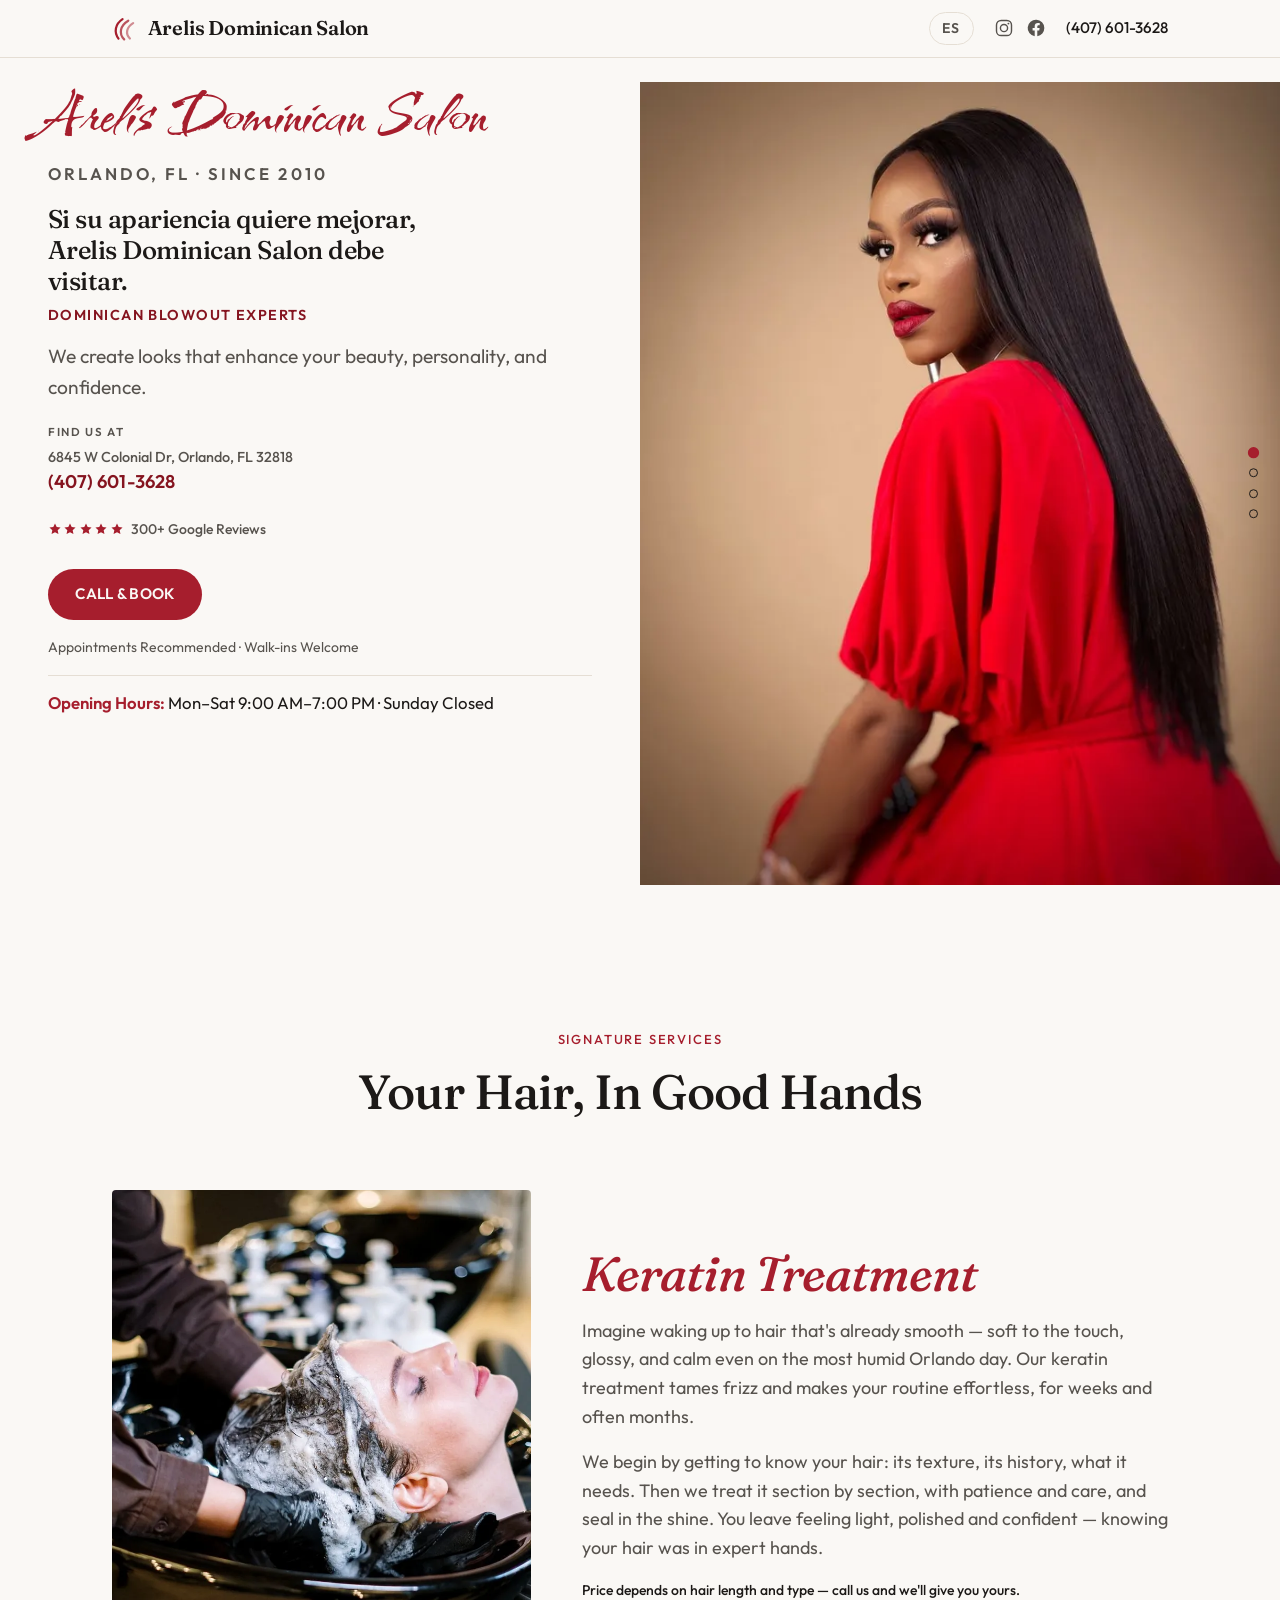
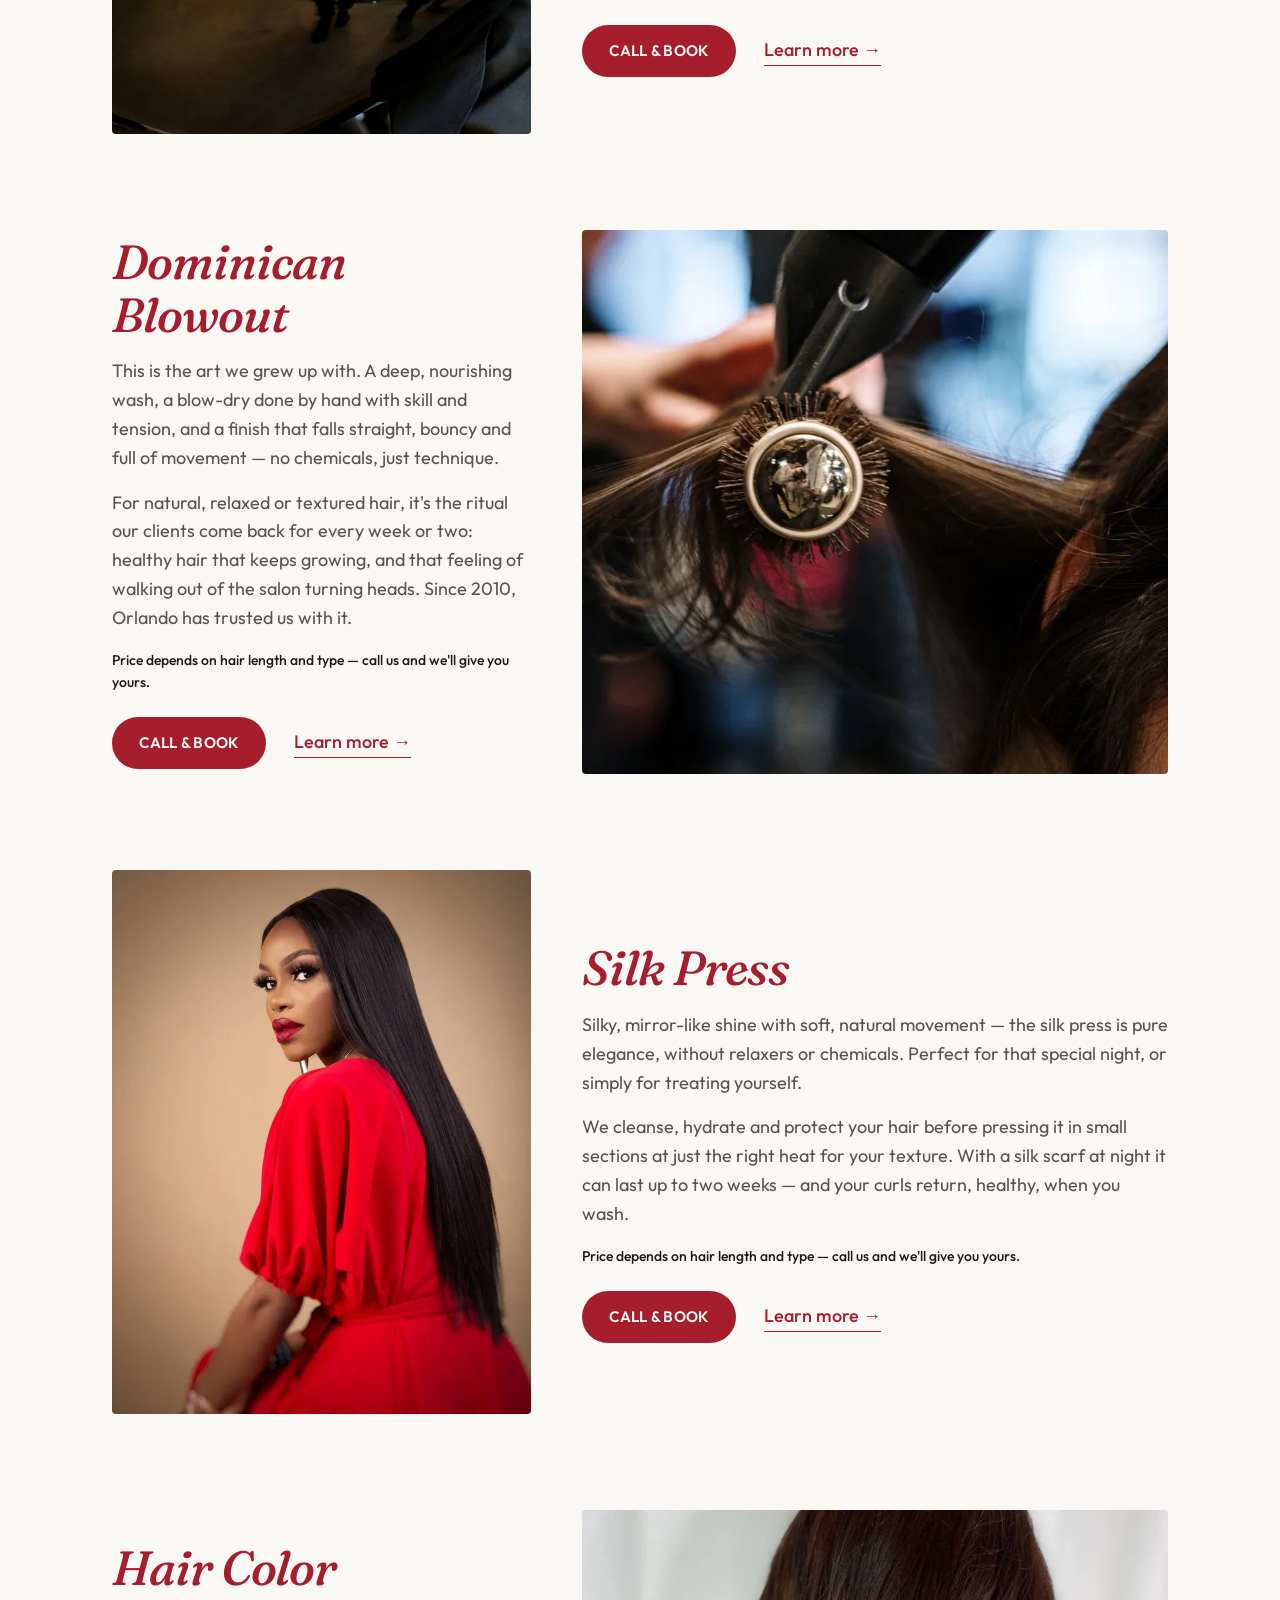
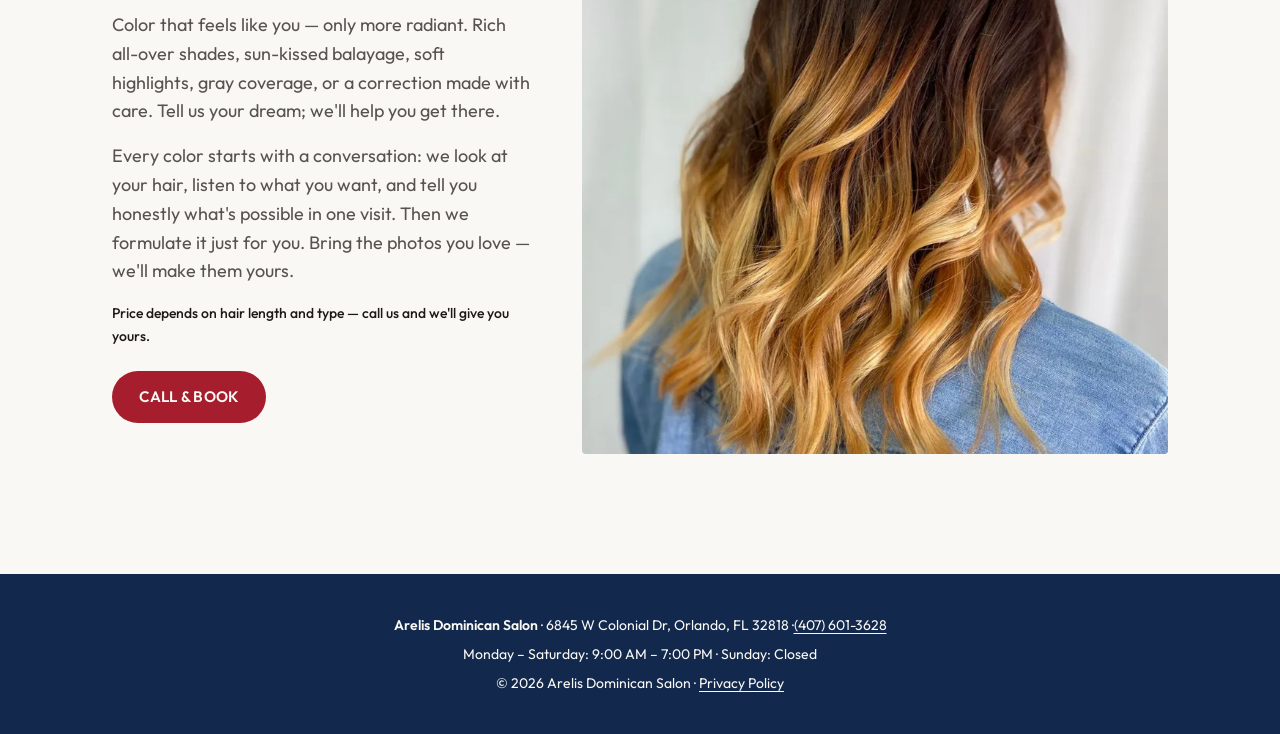
==== commit 460281f1: "Deploy: service landing pages, sitemap, robots.txt Co-Authored-By: Claude Opus 5.5 (1M context) <nor" ====
--- a/index.html
+++ b/index.html
@@ -21,7 +21,8 @@
           });
         })();</script><script>
       document.documentElement.classList.add("js");
-    </script><link rel="stylesheet" href="/_astro/BaseLayout.DBxxjwAk.css"><link rel="stylesheet" href="/_astro/02-ServiceDetails.BqCwy1Ww.css"></head><body id="top"><header class="header" data-astro-cid-nen7h5rs><div class="container header__inner" data-astro-cid-nen7h5rs><a href="#top" class="wordmark" data-astro-cid-nen7h5rs><img src="/images/logo/mark.svg" alt="" width="26" height="26" class="wordmark__mark" data-astro-cid-nen7h5rs>Arelis Dominican Salon</a><nav class="header__contact" aria-label="Contact" data-astro-cid-nen7h5rs><a href="/es/" class="lang" data-astro-cid-nen7h5rs>ES</a><span class="header__social" data-astro-cid-nen7h5rs><a href="https://www.instagram.com/arelisdominicansalon/" target="_blank" rel="noopener" aria-label="Instagram" data-astro-cid-nen7h5rs><svg viewBox="0 0 24 24" width="20" height="20" fill="none" stroke="currentColor" stroke-width="1.7"><rect x="3" y="3" width="18" height="18" rx="5.5"></rect><circle cx="12" cy="12" r="4.3"></circle><circle cx="17.3" cy="6.7" r="1.15" fill="currentColor" stroke="none"></circle></svg></a><a href="https://www.facebook.com/Arelisdominican/" target="_blank" rel="noopener" aria-label="Facebook" data-astro-cid-nen7h5rs><svg viewBox="0 0 24 24" width="20" height="20" fill="currentColor"><path d="M22 12a10 10 0 1 0-11.56 9.88v-6.99H7.9V12h2.54V9.8c0-2.5 1.49-3.89 3.77-3.89 1.1 0 2.24.2 2.24.2v2.46h-1.26c-1.24 0-1.63.77-1.63 1.56V12h2.78l-.44 2.89h-2.34v6.99A10 10 0 0 0 22 12Z"></path></svg></a></span><a href="tel:+14076013628" class="phone" data-astro-cid-nen7h5rs>(407) 601-3628</a></nav></div></header><main><section class="ssl" id="showcase" data-split-slider data-astro-cid-vaz2jkri><div class="ssl__col ssl__col--left" data-astro-cid-vaz2jkri><!-- L1: hero copy --><div class="panel panel--copy o1" data-astro-cid-vaz2jkri><div class="panel__inner" data-astro-cid-vaz2jkri><h1 class="script anim" data-astro-cid-vaz2jkri>Arelis Dominican Salon</h1><p class="hero__since anim" style="--d:.1s" data-astro-cid-vaz2jkri>Orlando, FL · Since 2010</p><h2 class="hero__headline anim" style="--d:.15s" data-astro-cid-vaz2jkri>Si su apariencia quiere mejorar, Arelis Dominican Salon debe visitar.</h2><p class="hero__subhead anim" style="--d:.18s" data-astro-cid-vaz2jkri>Dominican Blowout Experts</p><p class="hero__tagline anim" style="--d:.2s" data-astro-cid-vaz2jkri>We create looks that enhance your beauty, personality, and confidence.</p><div class="hero__find anim" style="--d:.25s" data-astro-cid-vaz2jkri><span class="hero__find-label" data-astro-cid-vaz2jkri>Find Us At</span><a href="https://www.google.com/maps/search/?api=1&amp;query=Arelis+Dominican+Salon+6845+W+Colonial+Dr+Orlando+FL" target="_blank" rel="noopener" class="hero__find-line hero__find-address" data-astro-cid-vaz2jkri>6845 W Colonial Dr, Orlando, FL 32818</a><a href="tel:+14076013628" class="hero__find-line hero__find-phone" data-astro-cid-vaz2jkri>(407) 601-3628</a></div><div class="hero__rating anim" style="--d:.3s" data-astro-cid-vaz2jkri><a href="https://www.google.com/maps/search/?api=1&amp;query=Arelis+Dominican+Salon+6845+W+Colonial+Dr+Orlando+FL" target="_blank" rel="noopener" class="rating" data-astro-cid-afc2oml3><span class="stars" aria-hidden="true" data-astro-cid-afc2oml3><svg viewBox="0 0 24 24" width="14" height="14" fill="currentColor" data-astro-cid-afc2oml3><path d="M12 2.5l2.9 6.1 6.6.8-4.9 4.6 1.3 6.6L12 17.5l-5.9 3.1 1.3-6.6L2.5 9.4l6.6-.8Z" data-astro-cid-afc2oml3></path></svg><svg viewBox="0 0 24 24" width="14" height="14" fill="currentColor" data-astro-cid-afc2oml3><path d="M12 2.5l2.9 6.1 6.6.8-4.9 4.6 1.3 6.6L12 17.5l-5.9 3.1 1.3-6.6L2.5 9.4l6.6-.8Z" data-astro-cid-afc2oml3></path></svg><svg viewBox="0 0 24 24" width="14" height="14" fill="currentColor" data-astro-cid-afc2oml3><path d="M12 2.5l2.9 6.1 6.6.8-4.9 4.6 1.3 6.6L12 17.5l-5.9 3.1 1.3-6.6L2.5 9.4l6.6-.8Z" data-astro-cid-afc2oml3></path></svg><svg viewBox="0 0 24 24" width="14" height="14" fill="currentColor" data-astro-cid-afc2oml3><path d="M12 2.5l2.9 6.1 6.6.8-4.9 4.6 1.3 6.6L12 17.5l-5.9 3.1 1.3-6.6L2.5 9.4l6.6-.8Z" data-astro-cid-afc2oml3></path></svg><svg viewBox="0 0 24 24" width="14" height="14" fill="currentColor" data-astro-cid-afc2oml3><path d="M12 2.5l2.9 6.1 6.6.8-4.9 4.6 1.3 6.6L12 17.5l-5.9 3.1 1.3-6.6L2.5 9.4l6.6-.8Z" data-astro-cid-afc2oml3></path></svg></span><span class="text" data-astro-cid-afc2oml3>300+ Google Reviews</span></a></div><div class="actions hero__actions anim" style="--d:.4s" data-astro-cid-vaz2jkri><a href="tel:+14076013628" class="btn btn--call" data-astro-cid-dbvitpls>Call &amp; Book</a></div><p class="hero__micro anim" style="--d:.5s" data-astro-cid-vaz2jkri>Appointments Recommended · Walk-ins Welcome</p><p class="hero__hours anim" style="--d:.55s" data-astro-cid-vaz2jkri><strong data-astro-cid-vaz2jkri>Opening Hours: </strong>Mon–Sat 9:00 AM–7:00 PM · Sunday Closed</p></div></div><!-- L2: services photo cards --><div class="panel panel--cards o3" data-astro-cid-vaz2jkri><div class="cards-inner" data-astro-cid-vaz2jkri><div class="cards" data-astro-cid-vaz2jkri><a href="tel:+14076013628" class="pcard anim" style="--d:0.1s" data-astro-cid-vaz2jkri><img src="/_astro/hair.CqMvHPeZ_Z8a9iU.webp" srcset="/_astro/hair.CqMvHPeZ_isk5E.webp 400w, /_astro/hair.CqMvHPeZ_ZKq7Ef.webp 700w, /_astro/hair.CqMvHPeZ_Z8a9iU.webp 933w" alt loading="lazy" sizes="(min-width: 1024px) 25vw, 50vw" data-astro-cid-vaz2jkri="true" decoding="async" width="933" height="1400"><span class="pcard__veil" aria-hidden="true" data-astro-cid-vaz2jkri></span><span class="pcard__head" data-astro-cid-vaz2jkri><span class="cat-icon" aria-hidden="true" style="--icon-size:26px" data-astro-cid-at5rcjsn><svg viewBox="0 0 24 24" fill="none" stroke="currentColor" stroke-width="1.5" stroke-linecap="round" stroke-linejoin="round" data-astro-cid-at5rcjsn><path d="M3.5 8.5a4.5 4.5 0 0 1 4.5-4.5h9.5l2 2v5l-2 2H8a4.5 4.5 0 0 1-4.5-4.5Z" data-astro-cid-at5rcjsn></path><circle cx="8" cy="8.5" r="1.6" data-astro-cid-at5rcjsn></circle><path d="M10.5 13 8.5 20.5M17.5 5.5v5" data-astro-cid-at5rcjsn></path></svg></span><span class="pcard__name" data-astro-cid-vaz2jkri>Dominican Blowouts &amp; Hair</span></span><span class="pcard__hover" data-astro-cid-vaz2jkri><span class="pcard__items" data-astro-cid-vaz2jkri><span class="pcard__item" data-astro-cid-vaz2jkri>Dominican Blowout</span><span class="pcard__item" data-astro-cid-vaz2jkri>Shampoo &amp; Blow-Dry</span><span class="pcard__item" data-astro-cid-vaz2jkri>Up-Dos</span><span class="pcard__item" data-astro-cid-vaz2jkri>Bridal</span></span><span class="pcard__ask" data-astro-cid-vaz2jkri>Book Now →</span></span></a><a href="tel:+14076013628" class="pcard anim" style="--d:0.18s" data-astro-cid-vaz2jkri><img src="/_astro/cuts.BTVyYKQM_Z92CtV.webp" srcset="/_astro/cuts.BTVyYKQM_2uoc89.webp 400w, /_astro/cuts.BTVyYKQM_2nIzkl.webp 700w, /_astro/cuts.BTVyYKQM_MpjQh.webp 1000w" alt loading="lazy" sizes="(min-width: 1024px) 25vw, 50vw" data-astro-cid-vaz2jkri="true" decoding="async" width="1120" height="1400"><span class="pcard__veil" aria-hidden="true" data-astro-cid-vaz2jkri></span><span class="pcard__head" data-astro-cid-vaz2jkri><span class="cat-icon" aria-hidden="true" style="--icon-size:26px" data-astro-cid-at5rcjsn><svg viewBox="0 0 24 24" fill="none" stroke="currentColor" stroke-width="1.5" stroke-linecap="round" data-astro-cid-at5rcjsn><circle cx="6" cy="6.5" r="2.4" data-astro-cid-at5rcjsn></circle><circle cx="6" cy="17.5" r="2.4" data-astro-cid-at5rcjsn></circle><path d="M8.1 7.9 20 17.5M8.1 16.1 20 6.5" data-astro-cid-at5rcjsn></path></svg></span><span class="pcard__name" data-astro-cid-vaz2jkri>Cuts</span></span><span class="pcard__hover" data-astro-cid-vaz2jkri><span class="pcard__items" data-astro-cid-vaz2jkri><span class="pcard__item" data-astro-cid-vaz2jkri>Women&#39;s Cut</span><span class="pcard__item" data-astro-cid-vaz2jkri>Men&#39;s Cut</span><span class="pcard__item" data-astro-cid-vaz2jkri>Children&#39;s Cut</span></span><span class="pcard__ask" data-astro-cid-vaz2jkri>Book Now →</span></span></a><a href="tel:+14076013628" class="pcard anim" style="--d:0.26s" data-astro-cid-vaz2jkri><img src="/_astro/color.DnCtUnNi_1Kqkci.webp" srcset="/_astro/color.DnCtUnNi_GatLn.webp 400w, /_astro/color.DnCtUnNi_Z1MHBL2.webp 700w, /_astro/color.DnCtUnNi_Z1z6Pr5.webp 1000w" alt loading="lazy" sizes="(min-width: 1024px) 25vw, 50vw" data-astro-cid-vaz2jkri="true" decoding="async" width="1050" height="1400"><span class="pcard__veil" aria-hidden="true" data-astro-cid-vaz2jkri></span><span class="pcard__head" data-astro-cid-vaz2jkri><span class="cat-icon" aria-hidden="true" style="--icon-size:26px" data-astro-cid-at5rcjsn><svg viewBox="0 0 24 24" fill="none" stroke="currentColor" stroke-width="1.5" stroke-linecap="round" stroke-linejoin="round" data-astro-cid-at5rcjsn><path d="M12 3.5C12 3.5 6.5 10 6.5 14a5.5 5.5 0 0 0 11 0C17.5 10 12 3.5 12 3.5Z" data-astro-cid-at5rcjsn></path><path d="M9.5 14.5a2.5 2.5 0 0 0 2.5 2.5" data-astro-cid-at5rcjsn></path></svg></span><span class="pcard__name" data-astro-cid-vaz2jkri>Color</span></span><span class="pcard__hover" data-astro-cid-vaz2jkri><span class="pcard__items" data-astro-cid-vaz2jkri><span class="pcard__item" data-astro-cid-vaz2jkri>Full Color</span><span class="pcard__item" data-astro-cid-vaz2jkri>Balayage</span><span class="pcard__item" data-astro-cid-vaz2jkri>Highlights</span><span class="pcard__item" data-astro-cid-vaz2jkri>Color Touch-Up</span><span class="pcard__item" data-astro-cid-vaz2jkri>Corrective Color</span></span><span class="pcard__ask" data-astro-cid-vaz2jkri>Book Now →</span></span></a><a href="tel:+14076013628" class="pcard anim" style="--d:0.33999999999999997s" data-astro-cid-vaz2jkri><img src="/_astro/treatments.BeNrc71T_ZGeY31.webp" srcset="/_astro/treatments.BeNrc71T_1gCzWc.webp 400w, /_astro/treatments.BeNrc71T_SEcRo.webp 700w, /_astro/treatments.BeNrc71T_ZGeY31.webp 933w" alt loading="lazy" sizes="(min-width: 1024px) 25vw, 50vw" data-astro-cid-vaz2jkri="true" decoding="async" width="933" height="1400"><span class="pcard__veil" aria-hidden="true" data-astro-cid-vaz2jkri></span><span class="pcard__head" data-astro-cid-vaz2jkri><span class="cat-icon" aria-hidden="true" style="--icon-size:26px" data-astro-cid-at5rcjsn><svg viewBox="0 0 24 24" fill="none" stroke="currentColor" stroke-width="1.5" stroke-linecap="round" stroke-linejoin="round" data-astro-cid-at5rcjsn><path d="M12 20.5c-5-1-8.5-5-8.5-10 0-2 .5-3.8 1.5-5C7.5 7 12 7 12 7s4.5 0 7-1.5c1 1.2 1.5 3 1.5 5 0 5-3.5 9-8.5 10Z" data-astro-cid-at5rcjsn></path><path d="M12 20.5V9" data-astro-cid-at5rcjsn></path></svg></span><span class="pcard__name" data-astro-cid-vaz2jkri>Treatments</span></span><span class="pcard__hover" data-astro-cid-vaz2jkri><span class="pcard__items" data-astro-cid-vaz2jkri><span class="pcard__item" data-astro-cid-vaz2jkri>Keratin Treatment</span><span class="pcard__item" data-astro-cid-vaz2jkri>Hair Botox</span><span class="pcard__item" data-astro-cid-vaz2jkri>Relaxer</span><span class="pcard__item" data-astro-cid-vaz2jkri>Perm</span><span class="pcard__item" data-astro-cid-vaz2jkri>Texturizer</span></span><span class="pcard__ask" data-astro-cid-vaz2jkri>Book Now →</span></span></a><a href="tel:+14076013628" class="pcard anim" style="--d:0.42000000000000004s" data-astro-cid-vaz2jkri><img src="/_astro/extensions.Bs5HIjqt_Z2jVHKa.webp" srcset="/_astro/extensions.Bs5HIjqt_ZhHVHj.webp 400w, /_astro/extensions.Bs5HIjqt_PlwXX.webp 700w, /_astro/extensions.Bs5HIjqt_1WeA3U.webp 1000w" alt loading="lazy" sizes="(min-width: 1024px) 25vw, 50vw" data-astro-cid-vaz2jkri="true" decoding="async" width="1200" height="800"><span class="pcard__veil" aria-hidden="true" data-astro-cid-vaz2jkri></span><span class="pcard__head" data-astro-cid-vaz2jkri><span class="cat-icon" aria-hidden="true" style="--icon-size:26px" data-astro-cid-at5rcjsn><svg viewBox="0 0 24 24" fill="none" stroke="currentColor" stroke-width="1.5" stroke-linecap="round" data-astro-cid-at5rcjsn><path d="M7 3.5C4.5 8 9.5 10.5 7 15c-1.5 2.7 0 4.5 0 5.5" data-astro-cid-at5rcjsn></path><path d="M12 3.5C9.5 8 14.5 10.5 12 15c-1.5 2.7 0 4.5 0 5.5" data-astro-cid-at5rcjsn></path><path d="M17 3.5C14.5 8 19.5 10.5 17 15c-1.5 2.7 0 4.5 0 5.5" data-astro-cid-at5rcjsn></path></svg></span><span class="pcard__name" data-astro-cid-vaz2jkri>Extensions</span></span><span class="pcard__hover" data-astro-cid-vaz2jkri><span class="pcard__items" data-astro-cid-vaz2jkri><span class="pcard__item" data-astro-cid-vaz2jkri>Length</span><span class="pcard__item" data-astro-cid-vaz2jkri>Volume</span><span class="pcard__item" data-astro-cid-vaz2jkri>Transformation</span></span><span class="pcard__ask" data-astro-cid-vaz2jkri>Book Now →</span></span></a></div></div></div><!-- L3: rotating reviews (text left — alternates with slide 2) --><div class="panel panel--blush o5" data-astro-cid-vaz2jkri><div class="panel__inner" data-astro-cid-vaz2jkri><h2 class="sr-only" data-astro-cid-vaz2jkri>What Our Clients Say</h2><p class="agg anim" data-astro-cid-vaz2jkri><span class="agg__stars" aria-hidden="true" data-astro-cid-vaz2jkri>★</span><span class="agg__text" data-astro-cid-vaz2jkri>300+ Google Reviews</span></p><div class="rot anim" style="--d:.15s" data-astro-cid-vaz2jkri><blockquote class="quote" style="--q:0" data-astro-cid-vaz2jkri><span class="quote__stars-top" aria-hidden="true" data-astro-cid-vaz2jkri>★★★★★</span><p class="quote__text" data-astro-cid-vaz2jkri>I loveee getting my hair done at this salon. They are from NY so you know a Dominican blow out is always on point! Recommend them hands down!</p><cite data-astro-cid-vaz2jkri>Ashlee F. · Google</cite></blockquote><blockquote class="quote" style="--q:1" data-astro-cid-vaz2jkri><span class="quote__stars-top" aria-hidden="true" data-astro-cid-vaz2jkri>★★★★★</span><p class="quote__text" data-astro-cid-vaz2jkri>She really listened to what I wanted and delivered beyond my expectations. My hair looks and feels incredible.</p><cite data-astro-cid-vaz2jkri>Anna J. · Google</cite></blockquote><blockquote class="quote" style="--q:2" data-astro-cid-vaz2jkri><span class="quote__stars-top" aria-hidden="true" data-astro-cid-vaz2jkri>★★★★★</span><p class="quote__text" data-astro-cid-vaz2jkri>The staff is incredibly nice and offer you refreshments during your visit. This will be my go to spot for future visits.</p><cite data-astro-cid-vaz2jkri>Katherine H. · Google</cite></blockquote><blockquote class="quote" style="--q:3" data-astro-cid-vaz2jkri><span class="quote__stars-top" aria-hidden="true" data-astro-cid-vaz2jkri>★★★★★</span><p class="quote__text" data-astro-cid-vaz2jkri>My hair has grown and is so much healthier after years of coming to this salon. I&#39;m a life long customer.</p><cite data-astro-cid-vaz2jkri>Rose C. · Google</cite></blockquote><blockquote class="quote" style="--q:4" data-astro-cid-vaz2jkri><span class="quote__stars-top" aria-hidden="true" data-astro-cid-vaz2jkri>★★★★★</span><p class="quote__text" data-astro-cid-vaz2jkri>This place is awesome! I have been coming here over 15yrs and now my daughter comes here. I wouldn&#39;t go no where else. Alta and Joanna are the best stylist and pro at Natural hair.</p><cite data-astro-cid-vaz2jkri>Sanndou · Google</cite></blockquote></div><a href="https://www.google.com/maps/search/?api=1&amp;query=Arelis+Dominican+Salon+6845+W+Colonial+Dr+Orlando+FL" target="_blank" rel="noopener" class="reviews__cta anim" style="--d:.3s" data-astro-cid-vaz2jkri>Read all Google Reviews →</a></div></div><!-- L4: real salon interior, single full-bleed photo + centered script overlay --><div class="panel panel--photo panel--overlay o7" data-astro-cid-vaz2jkri><img src="/_astro/main-interior.DsItSwpR_ZK2D6U.webp" srcset="/_astro/main-interior.DsItSwpR_2hemjF.webp 480w, /_astro/main-interior.DsItSwpR_ZK2D6U.webp 768w" alt="Arelis Dominican Salon interior" loading="lazy" sizes="(min-width: 1024px) 50vw, 100vw" data-astro-cid-vaz2jkri="true" decoding="async" width="768" height="1024"><div class="photo-overlay" data-astro-cid-vaz2jkri><span class="photo-overlay__script anim" data-astro-cid-vaz2jkri>Orlando</span><span class="photo-overlay__sub anim" style="--d:.15s" data-astro-cid-vaz2jkri>6845 W Colonial Dr, Orlando, FL 32818</span></div></div></div><div class="ssl__col ssl__col--right" data-astro-cid-vaz2jkri><!-- R1: hero photo --><div class="panel panel--photo o2" data-astro-cid-vaz2jkri><img src="/_astro/hero.CcRAVT7H_1I2lCj.webp" srcset="/_astro/hero.CcRAVT7H_4dgXd.webp 480w, /_astro/hero.CcRAVT7H_1j8LX9.webp 720w, /_astro/hero.CcRAVT7H_1I2lCj.webp 900w" alt loading="eager" fetchpriority="high" sizes="(min-width: 1024px) 50vw, 100vw" data-astro-cid-vaz2jkri="true" decoding="async" width="900" height="1125"></div><!-- R2: navy booking panel with big script title --><div class="panel panel--navy o4" data-astro-cid-vaz2jkri><div class="panel__inner" data-astro-cid-vaz2jkri><h2 class="script script--navy anim" data-astro-cid-vaz2jkri>Services</h2><div class="navy__body" data-astro-cid-vaz2jkri><h3 class="navy__title anim" style="--d:.15s" data-astro-cid-vaz2jkri>Your Hair. Your Style. Our Expertise.</h3><p class="navy__sub anim" style="--d:.3s" data-astro-cid-vaz2jkri>Not sure which service is right for you? Tell us the look you&#39;re going for and we&#39;ll help you choose.</p><div class="actions anim" style="--d:.45s" data-astro-cid-vaz2jkri><a href="tel:+14076013628" class="btn btn--call" data-astro-cid-dbvitpls>Call Us — We&#39;ll Help</a></div><a href="https://www.instagram.com/arelisdominicansalon/" target="_blank" rel="noopener" class="navy__ig anim" style="--d:.6s" data-astro-cid-vaz2jkri>See Our Work on Instagram →</a></div></div></div><!-- R3: photo with script title overlay (visual right — alternates) --><div class="panel panel--photo panel--overlay o6" data-astro-cid-vaz2jkri><img src="/_astro/reviews-lounge.DQgZmO3h_1NVGFs.webp" srcset="/_astro/reviews-lounge.DQgZmO3h_ZYqasb.webp 600w, /_astro/reviews-lounge.DQgZmO3h_12vlEP.webp 1000w, /_astro/reviews-lounge.DQgZmO3h_1NVGFs.webp 1400w" alt loading="lazy" sizes="(min-width: 1024px) 50vw, 100vw" data-astro-cid-vaz2jkri="true" decoding="async" width="1400" height="962" class="reviews-photo"><div class="photo-overlay" data-astro-cid-vaz2jkri><span class="photo-overlay__script anim" data-astro-cid-vaz2jkri>Reviews</span></div></div><!-- R4: title/copy/CTA, then the storefront photo and the map — same width and height --><div class="panel panel--location o8" id="location" data-astro-cid-vaz2jkri><div class="loc" data-astro-cid-vaz2jkri><div class="loc__content anim" data-astro-cid-vaz2jkri><h2 class="loc__title anim" data-astro-cid-vaz2jkri>15+ Years of Experience. A Clientele That Trusts Us.</h2><p class="loc__story anim" style="--d:.2s" data-astro-cid-vaz2jkri>Since 2010, we&#39;ve helped generations of clients feel confident, beautiful, and proud of their hair.</p><p class="loc__story loc__story--kicker anim" style="--d:.28s" data-astro-cid-vaz2jkri>Now we want to do the same for you. If you&#39;re ready for your next look, come see us.</p><div class="loc__info anim" style="--d:.35s" data-astro-cid-vaz2jkri><p class="loc__block" data-astro-cid-vaz2jkri><a href="tel:+14076013628" data-astro-cid-vaz2jkri>(407) 601-3628</a><span class="loc__social" data-astro-cid-vaz2jkri><a href="https://www.instagram.com/arelisdominicansalon/" target="_blank" rel="noopener" aria-label="Instagram" data-astro-cid-vaz2jkri><svg viewBox="0 0 24 24" width="21" height="21" fill="none" stroke="currentColor" stroke-width="1.7"><rect x="3" y="3" width="18" height="18" rx="5.5"></rect><circle cx="12" cy="12" r="4.3"></circle><circle cx="17.3" cy="6.7" r="1.15" fill="currentColor" stroke="none"></circle></svg></a><a href="https://www.facebook.com/Arelisdominican/" target="_blank" rel="noopener" aria-label="Facebook" data-astro-cid-vaz2jkri><svg viewBox="0 0 24 24" width="21" height="21" fill="currentColor"><path d="M22 12a10 10 0 1 0-11.56 9.88v-6.99H7.9V12h2.54V9.8c0-2.5 1.49-3.89 3.77-3.89 1.1 0 2.24.2 2.24.2v2.46h-1.26c-1.24 0-1.63.77-1.63 1.56V12h2.78l-.44 2.89h-2.34v6.99A10 10 0 0 0 22 12Z"></path></svg></a></span></p><div class="actions actions--loc" data-astro-cid-vaz2jkri><a href="tel:+14076013628" class="btn btn--call btn--compact" data-astro-cid-dbvitpls>Call Now</a></div></div></div><div class="loc__map anim" style="--d:.5s" data-astro-cid-vaz2jkri><iframe src="https://www.google.com/maps?q=Arelis+Dominican+Salon,+6845+W+Colonial+Dr,+Orlando,+FL&amp;output=embed" title="Map to Arelis Dominican Salon" loading="lazy" referrerpolicy="no-referrer-when-downgrade" data-astro-cid-vaz2jkri></iframe></div></div></div></div><nav class="ssl__dots" aria-label="Slides" data-astro-cid-vaz2jkri><button class="dot is-active" data-dot="0" aria-label="1" aria-current="true" data-astro-cid-vaz2jkri></button><button class="dot" data-dot="1" aria-label="2" data-astro-cid-vaz2jkri></button><button class="dot" data-dot="2" aria-label="3" data-astro-cid-vaz2jkri></button><button class="dot" data-dot="3" aria-label="4" data-astro-cid-vaz2jkri></button></nav></section><script>
+    </script><link rel="stylesheet" href="/_astro/BaseLayout.DBxxjwAk.css"><style>.btn[data-astro-cid-dbvitpls]{min-height:44px;font-family:var(--font-body);letter-spacing:.02em;text-transform:uppercase;transition:background var(--transition), transform var(--transition);border-radius:999px;justify-content:center;align-items:center;gap:.5em;padding:.9em 1.8em;font-size:.95rem;font-weight:600;display:inline-flex}.btn--call[data-astro-cid-dbvitpls]{background:var(--color-accent);color:var(--color-on-accent)}.btn--call[data-astro-cid-dbvitpls]:hover{background:var(--color-accent-ink);color:var(--color-on-accent)}.btn[data-astro-cid-dbvitpls]:active{transform:scale(.98)}.btn--compact[data-astro-cid-dbvitpls]{min-height:36px;padding:.55em 1.2em;font-size:.85rem}
+</style><link rel="stylesheet" href="/_astro/02-ServiceDetails.C1pzCYNy.css"></head><body id="top"><header class="header" data-astro-cid-nen7h5rs><div class="container header__inner" data-astro-cid-nen7h5rs><a href="#top" class="wordmark" data-astro-cid-nen7h5rs><img src="/images/logo/mark.svg" alt="" width="26" height="26" class="wordmark__mark" data-astro-cid-nen7h5rs>Arelis Dominican Salon</a><nav class="header__contact" aria-label="Contact" data-astro-cid-nen7h5rs><a href="/es/" class="lang" data-astro-cid-nen7h5rs>ES</a><span class="header__social" data-astro-cid-nen7h5rs><a href="https://www.instagram.com/arelisdominicansalon/" target="_blank" rel="noopener" aria-label="Instagram" data-astro-cid-nen7h5rs><svg viewBox="0 0 24 24" width="20" height="20" fill="none" stroke="currentColor" stroke-width="1.7"><rect x="3" y="3" width="18" height="18" rx="5.5"></rect><circle cx="12" cy="12" r="4.3"></circle><circle cx="17.3" cy="6.7" r="1.15" fill="currentColor" stroke="none"></circle></svg></a><a href="https://www.facebook.com/Arelisdominican/" target="_blank" rel="noopener" aria-label="Facebook" data-astro-cid-nen7h5rs><svg viewBox="0 0 24 24" width="20" height="20" fill="currentColor"><path d="M22 12a10 10 0 1 0-11.56 9.88v-6.99H7.9V12h2.54V9.8c0-2.5 1.49-3.89 3.77-3.89 1.1 0 2.24.2 2.24.2v2.46h-1.26c-1.24 0-1.63.77-1.63 1.56V12h2.78l-.44 2.89h-2.34v6.99A10 10 0 0 0 22 12Z"></path></svg></a></span><a href="tel:+14076013628" class="phone" data-astro-cid-nen7h5rs>(407) 601-3628</a></nav></div></header><main><section class="ssl" id="showcase" data-split-slider data-astro-cid-vaz2jkri><div class="ssl__col ssl__col--left" data-astro-cid-vaz2jkri><!-- L1: hero copy --><div class="panel panel--copy o1" data-astro-cid-vaz2jkri><div class="panel__inner" data-astro-cid-vaz2jkri><h1 class="script anim" data-astro-cid-vaz2jkri>Arelis Dominican Salon</h1><p class="hero__since anim" style="--d:.1s" data-astro-cid-vaz2jkri>Orlando, FL · Since 2010</p><h2 class="hero__headline anim" style="--d:.15s" data-astro-cid-vaz2jkri>Si su apariencia quiere mejorar, Arelis Dominican Salon debe visitar.</h2><p class="hero__subhead anim" style="--d:.18s" data-astro-cid-vaz2jkri>Dominican Blowout Experts</p><p class="hero__tagline anim" style="--d:.2s" data-astro-cid-vaz2jkri>We create looks that enhance your beauty, personality, and confidence.</p><div class="hero__find anim" style="--d:.25s" data-astro-cid-vaz2jkri><span class="hero__find-label" data-astro-cid-vaz2jkri>Find Us At</span><a href="https://www.google.com/maps/search/?api=1&amp;query=Arelis+Dominican+Salon+6845+W+Colonial+Dr+Orlando+FL" target="_blank" rel="noopener" class="hero__find-line hero__find-address" data-astro-cid-vaz2jkri>6845 W Colonial Dr, Orlando, FL 32818</a><a href="tel:+14076013628" class="hero__find-line hero__find-phone" data-astro-cid-vaz2jkri>(407) 601-3628</a></div><div class="hero__rating anim" style="--d:.3s" data-astro-cid-vaz2jkri><a href="https://www.google.com/maps/search/?api=1&amp;query=Arelis+Dominican+Salon+6845+W+Colonial+Dr+Orlando+FL" target="_blank" rel="noopener" class="rating" data-astro-cid-afc2oml3><span class="stars" aria-hidden="true" data-astro-cid-afc2oml3><svg viewBox="0 0 24 24" width="14" height="14" fill="currentColor" data-astro-cid-afc2oml3><path d="M12 2.5l2.9 6.1 6.6.8-4.9 4.6 1.3 6.6L12 17.5l-5.9 3.1 1.3-6.6L2.5 9.4l6.6-.8Z" data-astro-cid-afc2oml3></path></svg><svg viewBox="0 0 24 24" width="14" height="14" fill="currentColor" data-astro-cid-afc2oml3><path d="M12 2.5l2.9 6.1 6.6.8-4.9 4.6 1.3 6.6L12 17.5l-5.9 3.1 1.3-6.6L2.5 9.4l6.6-.8Z" data-astro-cid-afc2oml3></path></svg><svg viewBox="0 0 24 24" width="14" height="14" fill="currentColor" data-astro-cid-afc2oml3><path d="M12 2.5l2.9 6.1 6.6.8-4.9 4.6 1.3 6.6L12 17.5l-5.9 3.1 1.3-6.6L2.5 9.4l6.6-.8Z" data-astro-cid-afc2oml3></path></svg><svg viewBox="0 0 24 24" width="14" height="14" fill="currentColor" data-astro-cid-afc2oml3><path d="M12 2.5l2.9 6.1 6.6.8-4.9 4.6 1.3 6.6L12 17.5l-5.9 3.1 1.3-6.6L2.5 9.4l6.6-.8Z" data-astro-cid-afc2oml3></path></svg><svg viewBox="0 0 24 24" width="14" height="14" fill="currentColor" data-astro-cid-afc2oml3><path d="M12 2.5l2.9 6.1 6.6.8-4.9 4.6 1.3 6.6L12 17.5l-5.9 3.1 1.3-6.6L2.5 9.4l6.6-.8Z" data-astro-cid-afc2oml3></path></svg></span><span class="text" data-astro-cid-afc2oml3>300+ Google Reviews</span></a></div><div class="actions hero__actions anim" style="--d:.4s" data-astro-cid-vaz2jkri><a href="tel:+14076013628" class="btn btn--call" data-astro-cid-dbvitpls>Call &amp; Book</a></div><p class="hero__micro anim" style="--d:.5s" data-astro-cid-vaz2jkri>Appointments Recommended · Walk-ins Welcome</p><p class="hero__hours anim" style="--d:.55s" data-astro-cid-vaz2jkri><strong data-astro-cid-vaz2jkri>Opening Hours: </strong>Mon–Sat 9:00 AM–7:00 PM · Sunday Closed</p></div></div><!-- L2: services photo cards --><div class="panel panel--cards o3" data-astro-cid-vaz2jkri><div class="cards-inner" data-astro-cid-vaz2jkri><div class="cards" data-astro-cid-vaz2jkri><a href="tel:+14076013628" class="pcard anim" style="--d:0.1s" data-astro-cid-vaz2jkri><img src="/_astro/hair.CqMvHPeZ_Z8a9iU.webp" srcset="/_astro/hair.CqMvHPeZ_isk5E.webp 400w, /_astro/hair.CqMvHPeZ_ZKq7Ef.webp 700w, /_astro/hair.CqMvHPeZ_Z8a9iU.webp 933w" alt loading="lazy" sizes="(min-width: 1024px) 25vw, 50vw" data-astro-cid-vaz2jkri="true" decoding="async" width="933" height="1400"><span class="pcard__veil" aria-hidden="true" data-astro-cid-vaz2jkri></span><span class="pcard__head" data-astro-cid-vaz2jkri><span class="cat-icon" aria-hidden="true" style="--icon-size:26px" data-astro-cid-at5rcjsn><svg viewBox="0 0 24 24" fill="none" stroke="currentColor" stroke-width="1.5" stroke-linecap="round" stroke-linejoin="round" data-astro-cid-at5rcjsn><path d="M3.5 8.5a4.5 4.5 0 0 1 4.5-4.5h9.5l2 2v5l-2 2H8a4.5 4.5 0 0 1-4.5-4.5Z" data-astro-cid-at5rcjsn></path><circle cx="8" cy="8.5" r="1.6" data-astro-cid-at5rcjsn></circle><path d="M10.5 13 8.5 20.5M17.5 5.5v5" data-astro-cid-at5rcjsn></path></svg></span><span class="pcard__name" data-astro-cid-vaz2jkri>Dominican Blowouts &amp; Hair</span></span><span class="pcard__hover" data-astro-cid-vaz2jkri><span class="pcard__items" data-astro-cid-vaz2jkri><span class="pcard__item" data-astro-cid-vaz2jkri>Dominican Blowout</span><span class="pcard__item" data-astro-cid-vaz2jkri>Shampoo &amp; Blow-Dry</span><span class="pcard__item" data-astro-cid-vaz2jkri>Up-Dos</span><span class="pcard__item" data-astro-cid-vaz2jkri>Bridal</span></span><span class="pcard__ask" data-astro-cid-vaz2jkri>Book Now →</span></span></a><a href="tel:+14076013628" class="pcard anim" style="--d:0.18s" data-astro-cid-vaz2jkri><img src="/_astro/cuts.BTVyYKQM_Z92CtV.webp" srcset="/_astro/cuts.BTVyYKQM_2uoc89.webp 400w, /_astro/cuts.BTVyYKQM_2nIzkl.webp 700w, /_astro/cuts.BTVyYKQM_MpjQh.webp 1000w" alt loading="lazy" sizes="(min-width: 1024px) 25vw, 50vw" data-astro-cid-vaz2jkri="true" decoding="async" width="1120" height="1400"><span class="pcard__veil" aria-hidden="true" data-astro-cid-vaz2jkri></span><span class="pcard__head" data-astro-cid-vaz2jkri><span class="cat-icon" aria-hidden="true" style="--icon-size:26px" data-astro-cid-at5rcjsn><svg viewBox="0 0 24 24" fill="none" stroke="currentColor" stroke-width="1.5" stroke-linecap="round" data-astro-cid-at5rcjsn><circle cx="6" cy="6.5" r="2.4" data-astro-cid-at5rcjsn></circle><circle cx="6" cy="17.5" r="2.4" data-astro-cid-at5rcjsn></circle><path d="M8.1 7.9 20 17.5M8.1 16.1 20 6.5" data-astro-cid-at5rcjsn></path></svg></span><span class="pcard__name" data-astro-cid-vaz2jkri>Cuts</span></span><span class="pcard__hover" data-astro-cid-vaz2jkri><span class="pcard__items" data-astro-cid-vaz2jkri><span class="pcard__item" data-astro-cid-vaz2jkri>Women&#39;s Cut</span><span class="pcard__item" data-astro-cid-vaz2jkri>Men&#39;s Cut</span><span class="pcard__item" data-astro-cid-vaz2jkri>Children&#39;s Cut</span></span><span class="pcard__ask" data-astro-cid-vaz2jkri>Book Now →</span></span></a><a href="tel:+14076013628" class="pcard anim" style="--d:0.26s" data-astro-cid-vaz2jkri><img src="/_astro/color.DnCtUnNi_1Kqkci.webp" srcset="/_astro/color.DnCtUnNi_GatLn.webp 400w, /_astro/color.DnCtUnNi_Z1MHBL2.webp 700w, /_astro/color.DnCtUnNi_Z1z6Pr5.webp 1000w" alt loading="lazy" sizes="(min-width: 1024px) 25vw, 50vw" data-astro-cid-vaz2jkri="true" decoding="async" width="1050" height="1400"><span class="pcard__veil" aria-hidden="true" data-astro-cid-vaz2jkri></span><span class="pcard__head" data-astro-cid-vaz2jkri><span class="cat-icon" aria-hidden="true" style="--icon-size:26px" data-astro-cid-at5rcjsn><svg viewBox="0 0 24 24" fill="none" stroke="currentColor" stroke-width="1.5" stroke-linecap="round" stroke-linejoin="round" data-astro-cid-at5rcjsn><path d="M12 3.5C12 3.5 6.5 10 6.5 14a5.5 5.5 0 0 0 11 0C17.5 10 12 3.5 12 3.5Z" data-astro-cid-at5rcjsn></path><path d="M9.5 14.5a2.5 2.5 0 0 0 2.5 2.5" data-astro-cid-at5rcjsn></path></svg></span><span class="pcard__name" data-astro-cid-vaz2jkri>Color</span></span><span class="pcard__hover" data-astro-cid-vaz2jkri><span class="pcard__items" data-astro-cid-vaz2jkri><span class="pcard__item" data-astro-cid-vaz2jkri>Full Color</span><span class="pcard__item" data-astro-cid-vaz2jkri>Balayage</span><span class="pcard__item" data-astro-cid-vaz2jkri>Highlights</span><span class="pcard__item" data-astro-cid-vaz2jkri>Color Touch-Up</span><span class="pcard__item" data-astro-cid-vaz2jkri>Corrective Color</span></span><span class="pcard__ask" data-astro-cid-vaz2jkri>Book Now →</span></span></a><a href="tel:+14076013628" class="pcard anim" style="--d:0.33999999999999997s" data-astro-cid-vaz2jkri><img src="/_astro/treatments.BeNrc71T_ZGeY31.webp" srcset="/_astro/treatments.BeNrc71T_1gCzWc.webp 400w, /_astro/treatments.BeNrc71T_SEcRo.webp 700w, /_astro/treatments.BeNrc71T_ZGeY31.webp 933w" alt loading="lazy" sizes="(min-width: 1024px) 25vw, 50vw" data-astro-cid-vaz2jkri="true" decoding="async" width="933" height="1400"><span class="pcard__veil" aria-hidden="true" data-astro-cid-vaz2jkri></span><span class="pcard__head" data-astro-cid-vaz2jkri><span class="cat-icon" aria-hidden="true" style="--icon-size:26px" data-astro-cid-at5rcjsn><svg viewBox="0 0 24 24" fill="none" stroke="currentColor" stroke-width="1.5" stroke-linecap="round" stroke-linejoin="round" data-astro-cid-at5rcjsn><path d="M12 20.5c-5-1-8.5-5-8.5-10 0-2 .5-3.8 1.5-5C7.5 7 12 7 12 7s4.5 0 7-1.5c1 1.2 1.5 3 1.5 5 0 5-3.5 9-8.5 10Z" data-astro-cid-at5rcjsn></path><path d="M12 20.5V9" data-astro-cid-at5rcjsn></path></svg></span><span class="pcard__name" data-astro-cid-vaz2jkri>Treatments</span></span><span class="pcard__hover" data-astro-cid-vaz2jkri><span class="pcard__items" data-astro-cid-vaz2jkri><span class="pcard__item" data-astro-cid-vaz2jkri>Keratin Treatment</span><span class="pcard__item" data-astro-cid-vaz2jkri>Hair Botox</span><span class="pcard__item" data-astro-cid-vaz2jkri>Relaxer</span><span class="pcard__item" data-astro-cid-vaz2jkri>Perm</span><span class="pcard__item" data-astro-cid-vaz2jkri>Texturizer</span></span><span class="pcard__ask" data-astro-cid-vaz2jkri>Book Now →</span></span></a><a href="tel:+14076013628" class="pcard anim" style="--d:0.42000000000000004s" data-astro-cid-vaz2jkri><img src="/_astro/extensions.Bs5HIjqt_Z2jVHKa.webp" srcset="/_astro/extensions.Bs5HIjqt_ZhHVHj.webp 400w, /_astro/extensions.Bs5HIjqt_PlwXX.webp 700w, /_astro/extensions.Bs5HIjqt_1WeA3U.webp 1000w" alt loading="lazy" sizes="(min-width: 1024px) 25vw, 50vw" data-astro-cid-vaz2jkri="true" decoding="async" width="1200" height="800"><span class="pcard__veil" aria-hidden="true" data-astro-cid-vaz2jkri></span><span class="pcard__head" data-astro-cid-vaz2jkri><span class="cat-icon" aria-hidden="true" style="--icon-size:26px" data-astro-cid-at5rcjsn><svg viewBox="0 0 24 24" fill="none" stroke="currentColor" stroke-width="1.5" stroke-linecap="round" data-astro-cid-at5rcjsn><path d="M7 3.5C4.5 8 9.5 10.5 7 15c-1.5 2.7 0 4.5 0 5.5" data-astro-cid-at5rcjsn></path><path d="M12 3.5C9.5 8 14.5 10.5 12 15c-1.5 2.7 0 4.5 0 5.5" data-astro-cid-at5rcjsn></path><path d="M17 3.5C14.5 8 19.5 10.5 17 15c-1.5 2.7 0 4.5 0 5.5" data-astro-cid-at5rcjsn></path></svg></span><span class="pcard__name" data-astro-cid-vaz2jkri>Extensions</span></span><span class="pcard__hover" data-astro-cid-vaz2jkri><span class="pcard__items" data-astro-cid-vaz2jkri><span class="pcard__item" data-astro-cid-vaz2jkri>Length</span><span class="pcard__item" data-astro-cid-vaz2jkri>Volume</span><span class="pcard__item" data-astro-cid-vaz2jkri>Transformation</span></span><span class="pcard__ask" data-astro-cid-vaz2jkri>Book Now →</span></span></a></div></div></div><!-- L3: rotating reviews (text left — alternates with slide 2) --><div class="panel panel--blush o5" data-astro-cid-vaz2jkri><div class="panel__inner" data-astro-cid-vaz2jkri><h2 class="sr-only" data-astro-cid-vaz2jkri>What Our Clients Say</h2><p class="agg anim" data-astro-cid-vaz2jkri><span class="agg__stars" aria-hidden="true" data-astro-cid-vaz2jkri>★</span><span class="agg__text" data-astro-cid-vaz2jkri>300+ Google Reviews</span></p><div class="rot anim" style="--d:.15s" data-astro-cid-vaz2jkri><blockquote class="quote" style="--q:0" data-astro-cid-vaz2jkri><span class="quote__stars-top" aria-hidden="true" data-astro-cid-vaz2jkri>★★★★★</span><p class="quote__text" data-astro-cid-vaz2jkri>I loveee getting my hair done at this salon. They are from NY so you know a Dominican blow out is always on point! Recommend them hands down!</p><cite data-astro-cid-vaz2jkri>Ashlee F. · Google</cite></blockquote><blockquote class="quote" style="--q:1" data-astro-cid-vaz2jkri><span class="quote__stars-top" aria-hidden="true" data-astro-cid-vaz2jkri>★★★★★</span><p class="quote__text" data-astro-cid-vaz2jkri>She really listened to what I wanted and delivered beyond my expectations. My hair looks and feels incredible.</p><cite data-astro-cid-vaz2jkri>Anna J. · Google</cite></blockquote><blockquote class="quote" style="--q:2" data-astro-cid-vaz2jkri><span class="quote__stars-top" aria-hidden="true" data-astro-cid-vaz2jkri>★★★★★</span><p class="quote__text" data-astro-cid-vaz2jkri>The staff is incredibly nice and offer you refreshments during your visit. This will be my go to spot for future visits.</p><cite data-astro-cid-vaz2jkri>Katherine H. · Google</cite></blockquote><blockquote class="quote" style="--q:3" data-astro-cid-vaz2jkri><span class="quote__stars-top" aria-hidden="true" data-astro-cid-vaz2jkri>★★★★★</span><p class="quote__text" data-astro-cid-vaz2jkri>My hair has grown and is so much healthier after years of coming to this salon. I&#39;m a life long customer.</p><cite data-astro-cid-vaz2jkri>Rose C. · Google</cite></blockquote><blockquote class="quote" style="--q:4" data-astro-cid-vaz2jkri><span class="quote__stars-top" aria-hidden="true" data-astro-cid-vaz2jkri>★★★★★</span><p class="quote__text" data-astro-cid-vaz2jkri>This place is awesome! I have been coming here over 15yrs and now my daughter comes here. I wouldn&#39;t go no where else. Alta and Joanna are the best stylist and pro at Natural hair.</p><cite data-astro-cid-vaz2jkri>Sanndou · Google</cite></blockquote></div><a href="https://www.google.com/maps/search/?api=1&amp;query=Arelis+Dominican+Salon+6845+W+Colonial+Dr+Orlando+FL" target="_blank" rel="noopener" class="reviews__cta anim" style="--d:.3s" data-astro-cid-vaz2jkri>Read all Google Reviews →</a></div></div><!-- L4: real salon interior, single full-bleed photo + centered script overlay --><div class="panel panel--photo panel--overlay o7" data-astro-cid-vaz2jkri><img src="/_astro/main-interior.DsItSwpR_ZK2D6U.webp" srcset="/_astro/main-interior.DsItSwpR_2hemjF.webp 480w, /_astro/main-interior.DsItSwpR_ZK2D6U.webp 768w" alt="Arelis Dominican Salon interior" loading="lazy" sizes="(min-width: 1024px) 50vw, 100vw" data-astro-cid-vaz2jkri="true" decoding="async" width="768" height="1024"><div class="photo-overlay" data-astro-cid-vaz2jkri><span class="photo-overlay__script anim" data-astro-cid-vaz2jkri>Orlando</span><span class="photo-overlay__sub anim" style="--d:.15s" data-astro-cid-vaz2jkri>6845 W Colonial Dr, Orlando, FL 32818</span></div></div></div><div class="ssl__col ssl__col--right" data-astro-cid-vaz2jkri><!-- R1: hero photo --><div class="panel panel--photo o2" data-astro-cid-vaz2jkri><img src="/_astro/hero.CcRAVT7H_1I2lCj.webp" srcset="/_astro/hero.CcRAVT7H_4dgXd.webp 480w, /_astro/hero.CcRAVT7H_1j8LX9.webp 720w, /_astro/hero.CcRAVT7H_1I2lCj.webp 900w" alt loading="eager" fetchpriority="high" sizes="(min-width: 1024px) 50vw, 100vw" data-astro-cid-vaz2jkri="true" decoding="async" width="900" height="1125"></div><!-- R2: navy booking panel with big script title --><div class="panel panel--navy o4" data-astro-cid-vaz2jkri><div class="panel__inner" data-astro-cid-vaz2jkri><h2 class="script script--navy anim" data-astro-cid-vaz2jkri>Services</h2><div class="navy__body" data-astro-cid-vaz2jkri><h3 class="navy__title anim" style="--d:.15s" data-astro-cid-vaz2jkri>Your Hair. Your Style. Our Expertise.</h3><p class="navy__sub anim" style="--d:.3s" data-astro-cid-vaz2jkri>Not sure which service is right for you? Tell us the look you&#39;re going for and we&#39;ll help you choose.</p><div class="actions anim" style="--d:.45s" data-astro-cid-vaz2jkri><a href="tel:+14076013628" class="btn btn--call" data-astro-cid-dbvitpls>Call Us — We&#39;ll Help</a></div><a href="https://www.instagram.com/arelisdominicansalon/" target="_blank" rel="noopener" class="navy__ig anim" style="--d:.6s" data-astro-cid-vaz2jkri>See Our Work on Instagram →</a></div></div></div><!-- R3: photo with script title overlay (visual right — alternates) --><div class="panel panel--photo panel--overlay o6" data-astro-cid-vaz2jkri><img src="/_astro/reviews-lounge.DQgZmO3h_1NVGFs.webp" srcset="/_astro/reviews-lounge.DQgZmO3h_ZYqasb.webp 600w, /_astro/reviews-lounge.DQgZmO3h_12vlEP.webp 1000w, /_astro/reviews-lounge.DQgZmO3h_1NVGFs.webp 1400w" alt loading="lazy" sizes="(min-width: 1024px) 50vw, 100vw" data-astro-cid-vaz2jkri="true" decoding="async" width="1400" height="962" class="reviews-photo"><div class="photo-overlay" data-astro-cid-vaz2jkri><span class="photo-overlay__script anim" data-astro-cid-vaz2jkri>Reviews</span></div></div><!-- R4: title/copy/CTA, then the storefront photo and the map — same width and height --><div class="panel panel--location o8" id="location" data-astro-cid-vaz2jkri><div class="loc" data-astro-cid-vaz2jkri><div class="loc__content anim" data-astro-cid-vaz2jkri><h2 class="loc__title anim" data-astro-cid-vaz2jkri>15+ Years of Experience. A Clientele That Trusts Us.</h2><p class="loc__story anim" style="--d:.2s" data-astro-cid-vaz2jkri>Since 2010, we&#39;ve helped generations of clients feel confident, beautiful, and proud of their hair.</p><p class="loc__story loc__story--kicker anim" style="--d:.28s" data-astro-cid-vaz2jkri>Now we want to do the same for you. If you&#39;re ready for your next look, come see us.</p><div class="loc__info anim" style="--d:.35s" data-astro-cid-vaz2jkri><p class="loc__block" data-astro-cid-vaz2jkri><a href="tel:+14076013628" data-astro-cid-vaz2jkri>(407) 601-3628</a><span class="loc__social" data-astro-cid-vaz2jkri><a href="https://www.instagram.com/arelisdominicansalon/" target="_blank" rel="noopener" aria-label="Instagram" data-astro-cid-vaz2jkri><svg viewBox="0 0 24 24" width="21" height="21" fill="none" stroke="currentColor" stroke-width="1.7"><rect x="3" y="3" width="18" height="18" rx="5.5"></rect><circle cx="12" cy="12" r="4.3"></circle><circle cx="17.3" cy="6.7" r="1.15" fill="currentColor" stroke="none"></circle></svg></a><a href="https://www.facebook.com/Arelisdominican/" target="_blank" rel="noopener" aria-label="Facebook" data-astro-cid-vaz2jkri><svg viewBox="0 0 24 24" width="21" height="21" fill="currentColor"><path d="M22 12a10 10 0 1 0-11.56 9.88v-6.99H7.9V12h2.54V9.8c0-2.5 1.49-3.89 3.77-3.89 1.1 0 2.24.2 2.24.2v2.46h-1.26c-1.24 0-1.63.77-1.63 1.56V12h2.78l-.44 2.89h-2.34v6.99A10 10 0 0 0 22 12Z"></path></svg></a></span></p><div class="actions actions--loc" data-astro-cid-vaz2jkri><a href="tel:+14076013628" class="btn btn--call btn--compact" data-astro-cid-dbvitpls>Call Now</a></div></div></div><div class="loc__map anim" style="--d:.5s" data-astro-cid-vaz2jkri><iframe src="https://www.google.com/maps?q=Arelis+Dominican+Salon,+6845+W+Colonial+Dr,+Orlando,+FL&amp;output=embed" title="Map to Arelis Dominican Salon" loading="lazy" referrerpolicy="no-referrer-when-downgrade" data-astro-cid-vaz2jkri></iframe></div></div></div></div><nav class="ssl__dots" aria-label="Slides" data-astro-cid-vaz2jkri><button class="dot is-active" data-dot="0" aria-label="1" aria-current="true" data-astro-cid-vaz2jkri></button><button class="dot" data-dot="1" aria-label="2" data-astro-cid-vaz2jkri></button><button class="dot" data-dot="2" aria-label="3" data-astro-cid-vaz2jkri></button><button class="dot" data-dot="3" aria-label="4" data-astro-cid-vaz2jkri></button></nav></section><script>
   (function () {
     var section = document.querySelector("[data-split-slider]");
     if (!section) return;
@@ -214,7 +215,7 @@
     rm.addEventListener("change", setMode);
     setMode();
   })();
-</script><section class="svc section" id="services" aria-labelledby="svc-title" data-astro-cid-hn5i5jhx><div class="container" data-astro-cid-hn5i5jhx><header class="svc__head" data-astro-cid-hn5i5jhx><span class="eyebrow" data-astro-cid-hn5i5jhx>Signature Services</span><h2 id="svc-title" class="section-title" data-astro-cid-hn5i5jhx>Your Hair, In Good Hands</h2></header><article class="svc__item reveal" id="keratin" data-astro-cid-hn5i5jhx><div class="svc__photo" data-astro-cid-hn5i5jhx><img src="/_astro/treatments.BeNrc71T_ZGeY31.webp" srcset="/_astro/treatments.BeNrc71T_Z15sRb9.webp 480w, /_astro/treatments.BeNrc71T_at08W.webp 800w" alt="Keratin Treatment" loading="lazy" sizes="(min-width: 900px) 40vw, 100vw" data-astro-cid-hn5i5jhx="true" decoding="async" width="933" height="1400"></div><div class="svc__copy" data-astro-cid-hn5i5jhx><h3 class="svc__name" data-astro-cid-hn5i5jhx>Keratin Treatment</h3><p data-astro-cid-hn5i5jhx>Imagine waking up to hair that&#39;s already smooth — soft to the touch, glossy, and calm even on the most humid Orlando day. Our keratin treatment tames frizz and makes your routine effortless, for weeks and often months.</p><p data-astro-cid-hn5i5jhx>We begin by getting to know your hair: its texture, its history, what it needs. Then we treat it section by section, with patience and care, and seal in the shine. You leave feeling light, polished and confident — knowing your hair was in expert hands.</p><p class="svc__price" data-astro-cid-hn5i5jhx>Price depends on hair length and type — call us and we&#39;ll give you yours.</p><a href="tel:+14076013628" class="btn btn--call" data-astro-cid-dbvitpls>Call &amp; Book</a></div></article><article class="svc__item reveal" id="dominican-blowout" data-astro-cid-hn5i5jhx><div class="svc__photo" data-astro-cid-hn5i5jhx><img src="/_astro/hair.CqMvHPeZ_Z8a9iU.webp" srcset="/_astro/hair.CqMvHPeZ_26c8Dl.webp 480w, /_astro/hair.CqMvHPeZ_1x2sVX.webp 800w" alt="Dominican Blowout" loading="lazy" sizes="(min-width: 900px) 40vw, 100vw" data-astro-cid-hn5i5jhx="true" decoding="async" width="933" height="1400"></div><div class="svc__copy" data-astro-cid-hn5i5jhx><h3 class="svc__name" data-astro-cid-hn5i5jhx>Dominican Blowout</h3><p data-astro-cid-hn5i5jhx>This is the art we grew up with. A deep, nourishing wash, a blow-dry done by hand with skill and tension, and a finish that falls straight, bouncy and full of movement — no chemicals, just technique.</p><p data-astro-cid-hn5i5jhx>For natural, relaxed or textured hair, it&#39;s the ritual our clients come back for every week or two: healthy hair that keeps growing, and that feeling of walking out of the salon turning heads. Since 2010, Orlando has trusted us with it.</p><p class="svc__price" data-astro-cid-hn5i5jhx>Price depends on hair length and type — call us and we&#39;ll give you yours.</p><a href="tel:+14076013628" class="btn btn--call" data-astro-cid-dbvitpls>Call &amp; Book</a></div></article><article class="svc__item reveal" id="silk-press" data-astro-cid-hn5i5jhx><div class="svc__photo" data-astro-cid-hn5i5jhx><img src="/_astro/hero.CcRAVT7H_1I2lCj.webp" srcset="/_astro/hero.CcRAVT7H_4dgXd.webp 480w, /_astro/hero.CcRAVT7H_Z1deuHv.webp 800w" alt="Silk Press" loading="lazy" sizes="(min-width: 900px) 40vw, 100vw" data-astro-cid-hn5i5jhx="true" decoding="async" width="900" height="1125"></div><div class="svc__copy" data-astro-cid-hn5i5jhx><h3 class="svc__name" data-astro-cid-hn5i5jhx>Silk Press</h3><p data-astro-cid-hn5i5jhx>Silky, mirror-like shine with soft, natural movement — the silk press is pure elegance, without relaxers or chemicals. Perfect for that special night, or simply for treating yourself.</p><p data-astro-cid-hn5i5jhx>We cleanse, hydrate and protect your hair before pressing it in small sections at just the right heat for your texture. With a silk scarf at night it can last up to two weeks — and your curls return, healthy, when you wash.</p><p class="svc__price" data-astro-cid-hn5i5jhx>Price depends on hair length and type — call us and we&#39;ll give you yours.</p><a href="tel:+14076013628" class="btn btn--call" data-astro-cid-dbvitpls>Call &amp; Book</a></div></article><article class="svc__item reveal" id="color" data-astro-cid-hn5i5jhx><div class="svc__photo" data-astro-cid-hn5i5jhx><img src="/_astro/color.DnCtUnNi_1Kqkci.webp" srcset="/_astro/color.DnCtUnNi_1QRMnN.webp 480w, /_astro/color.DnCtUnNi_1xNaG5.webp 800w" alt="Hair Color" loading="lazy" sizes="(min-width: 900px) 40vw, 100vw" data-astro-cid-hn5i5jhx="true" decoding="async" width="1050" height="1400"></div><div class="svc__copy" data-astro-cid-hn5i5jhx><h3 class="svc__name" data-astro-cid-hn5i5jhx>Hair Color</h3><p data-astro-cid-hn5i5jhx>Color that feels like you — only more radiant. Rich all-over shades, sun-kissed balayage, soft highlights, gray coverage, or a correction made with care. Tell us your dream; we&#39;ll help you get there.</p><p data-astro-cid-hn5i5jhx>Every color starts with a conversation: we look at your hair, listen to what you want, and tell you honestly what&#39;s possible in one visit. Then we formulate it just for you. Bring the photos you love — we&#39;ll make them yours.</p><p class="svc__price" data-astro-cid-hn5i5jhx>Price depends on hair length and type — call us and we&#39;ll give you yours.</p><a href="tel:+14076013628" class="btn btn--call" data-astro-cid-dbvitpls>Call &amp; Book</a></div></article></div></section></main><footer class="footer" data-astro-cid-jo6i4kqk><div class="container footer__inner" data-astro-cid-jo6i4kqk><p data-astro-cid-jo6i4kqk><strong data-astro-cid-jo6i4kqk>Arelis Dominican Salon</strong> · 6845 W Colonial Dr, Orlando, FL 32818 ·<a href="tel:+14076013628" data-astro-cid-jo6i4kqk>(407) 601-3628</a></p><p data-astro-cid-jo6i4kqk>Monday – Saturday: 9:00 AM – 7:00 PM · Sunday: Closed</p><p data-astro-cid-jo6i4kqk>© 2026 Arelis Dominican Salon · <a href="/privacy/" data-astro-cid-jo6i4kqk>Privacy Policy</a></p></div></footer><a href="/es/" class="lang-pill" data-astro-cid-xo7b6euh>ES</a><div class="social-pill" data-astro-cid-xo7b6euh><a href="https://www.instagram.com/arelisdominicansalon/" target="_blank" rel="noopener" aria-label="Instagram" data-astro-cid-xo7b6euh><svg viewBox="0 0 24 24" width="19" height="19" fill="none" stroke="currentColor" stroke-width="1.7"><rect x="3" y="3" width="18" height="18" rx="5.5"></rect><circle cx="12" cy="12" r="4.3"></circle><circle cx="17.3" cy="6.7" r="1.15" fill="currentColor" stroke="none"></circle></svg></a><a href="https://www.facebook.com/Arelisdominican/" target="_blank" rel="noopener" aria-label="Facebook" data-astro-cid-xo7b6euh><svg viewBox="0 0 24 24" width="19" height="19" fill="currentColor"><path d="M22 12a10 10 0 1 0-11.56 9.88v-6.99H7.9V12h2.54V9.8c0-2.5 1.49-3.89 3.77-3.89 1.1 0 2.24.2 2.24.2v2.46h-1.26c-1.24 0-1.63.77-1.63 1.56V12h2.78l-.44 2.89h-2.34v6.99A10 10 0 0 0 22 12Z"></path></svg></a></div><nav class="sticky-bar" aria-label="Quick contact" data-astro-cid-xo7b6euh><a href="tel:+14076013628" class="bar-btn bar-btn--call" data-astro-cid-xo7b6euh>Call Now</a></nav><script>
+</script><section class="svc section" id="services" aria-labelledby="svc-title" data-astro-cid-hn5i5jhx><div class="container" data-astro-cid-hn5i5jhx><header class="svc__head" data-astro-cid-hn5i5jhx><span class="eyebrow" data-astro-cid-hn5i5jhx>Signature Services</span><h2 id="svc-title" class="section-title" data-astro-cid-hn5i5jhx>Your Hair, In Good Hands</h2></header><article class="svc__item reveal" id="keratin" data-astro-cid-hn5i5jhx><div class="svc__photo" data-astro-cid-hn5i5jhx><img src="/_astro/treatments.BeNrc71T_ZGeY31.webp" srcset="/_astro/treatments.BeNrc71T_Z15sRb9.webp 480w, /_astro/treatments.BeNrc71T_at08W.webp 800w" alt="Keratin Treatment" loading="lazy" sizes="(min-width: 900px) 40vw, 100vw" data-astro-cid-hn5i5jhx="true" decoding="async" width="933" height="1400"></div><div class="svc__copy" data-astro-cid-hn5i5jhx><h3 class="svc__name" data-astro-cid-hn5i5jhx>Keratin Treatment</h3><p data-astro-cid-hn5i5jhx>Imagine waking up to hair that&#39;s already smooth — soft to the touch, glossy, and calm even on the most humid Orlando day. Our keratin treatment tames frizz and makes your routine effortless, for weeks and often months.</p><p data-astro-cid-hn5i5jhx>We begin by getting to know your hair: its texture, its history, what it needs. Then we treat it section by section, with patience and care, and seal in the shine. You leave feeling light, polished and confident — knowing your hair was in expert hands.</p><p class="svc__price" data-astro-cid-hn5i5jhx>Price depends on hair length and type — call us and we&#39;ll give you yours.</p><div class="svc__actions" data-astro-cid-hn5i5jhx><a href="tel:+14076013628" class="btn btn--call" data-astro-cid-dbvitpls>Call &amp; Book</a><a href="/keratin/" class="svc__more" data-astro-cid-hn5i5jhx>Learn more →</a></div></div></article><article class="svc__item reveal" id="dominican-blowout" data-astro-cid-hn5i5jhx><div class="svc__photo" data-astro-cid-hn5i5jhx><img src="/_astro/hair.CqMvHPeZ_Z8a9iU.webp" srcset="/_astro/hair.CqMvHPeZ_26c8Dl.webp 480w, /_astro/hair.CqMvHPeZ_1x2sVX.webp 800w" alt="Dominican Blowout" loading="lazy" sizes="(min-width: 900px) 40vw, 100vw" data-astro-cid-hn5i5jhx="true" decoding="async" width="933" height="1400"></div><div class="svc__copy" data-astro-cid-hn5i5jhx><h3 class="svc__name" data-astro-cid-hn5i5jhx>Dominican Blowout</h3><p data-astro-cid-hn5i5jhx>This is the art we grew up with. A deep, nourishing wash, a blow-dry done by hand with skill and tension, and a finish that falls straight, bouncy and full of movement — no chemicals, just technique.</p><p data-astro-cid-hn5i5jhx>For natural, relaxed or textured hair, it&#39;s the ritual our clients come back for every week or two: healthy hair that keeps growing, and that feeling of walking out of the salon turning heads. Since 2010, Orlando has trusted us with it.</p><p class="svc__price" data-astro-cid-hn5i5jhx>Price depends on hair length and type — call us and we&#39;ll give you yours.</p><div class="svc__actions" data-astro-cid-hn5i5jhx><a href="tel:+14076013628" class="btn btn--call" data-astro-cid-dbvitpls>Call &amp; Book</a><a href="/dominican-blowout/" class="svc__more" data-astro-cid-hn5i5jhx>Learn more →</a></div></div></article><article class="svc__item reveal" id="silk-press" data-astro-cid-hn5i5jhx><div class="svc__photo" data-astro-cid-hn5i5jhx><img src="/_astro/hero.CcRAVT7H_1I2lCj.webp" srcset="/_astro/hero.CcRAVT7H_4dgXd.webp 480w, /_astro/hero.CcRAVT7H_Z1deuHv.webp 800w" alt="Silk Press" loading="lazy" sizes="(min-width: 900px) 40vw, 100vw" data-astro-cid-hn5i5jhx="true" decoding="async" width="900" height="1125"></div><div class="svc__copy" data-astro-cid-hn5i5jhx><h3 class="svc__name" data-astro-cid-hn5i5jhx>Silk Press</h3><p data-astro-cid-hn5i5jhx>Silky, mirror-like shine with soft, natural movement — the silk press is pure elegance, without relaxers or chemicals. Perfect for that special night, or simply for treating yourself.</p><p data-astro-cid-hn5i5jhx>We cleanse, hydrate and protect your hair before pressing it in small sections at just the right heat for your texture. With a silk scarf at night it can last up to two weeks — and your curls return, healthy, when you wash.</p><p class="svc__price" data-astro-cid-hn5i5jhx>Price depends on hair length and type — call us and we&#39;ll give you yours.</p><div class="svc__actions" data-astro-cid-hn5i5jhx><a href="tel:+14076013628" class="btn btn--call" data-astro-cid-dbvitpls>Call &amp; Book</a><a href="/silk-press/" class="svc__more" data-astro-cid-hn5i5jhx>Learn more →</a></div></div></article><article class="svc__item reveal" id="color" data-astro-cid-hn5i5jhx><div class="svc__photo" data-astro-cid-hn5i5jhx><img src="/_astro/color.DnCtUnNi_1Kqkci.webp" srcset="/_astro/color.DnCtUnNi_1QRMnN.webp 480w, /_astro/color.DnCtUnNi_1xNaG5.webp 800w" alt="Hair Color" loading="lazy" sizes="(min-width: 900px) 40vw, 100vw" data-astro-cid-hn5i5jhx="true" decoding="async" width="1050" height="1400"></div><div class="svc__copy" data-astro-cid-hn5i5jhx><h3 class="svc__name" data-astro-cid-hn5i5jhx>Hair Color</h3><p data-astro-cid-hn5i5jhx>Color that feels like you — only more radiant. Rich all-over shades, sun-kissed balayage, soft highlights, gray coverage, or a correction made with care. Tell us your dream; we&#39;ll help you get there.</p><p data-astro-cid-hn5i5jhx>Every color starts with a conversation: we look at your hair, listen to what you want, and tell you honestly what&#39;s possible in one visit. Then we formulate it just for you. Bring the photos you love — we&#39;ll make them yours.</p><p class="svc__price" data-astro-cid-hn5i5jhx>Price depends on hair length and type — call us and we&#39;ll give you yours.</p><div class="svc__actions" data-astro-cid-hn5i5jhx><a href="tel:+14076013628" class="btn btn--call" data-astro-cid-dbvitpls>Call &amp; Book</a></div></div></article></div></section></main><footer class="footer" data-astro-cid-jo6i4kqk><div class="container footer__inner" data-astro-cid-jo6i4kqk><p data-astro-cid-jo6i4kqk><strong data-astro-cid-jo6i4kqk>Arelis Dominican Salon</strong> · 6845 W Colonial Dr, Orlando, FL 32818 ·<a href="tel:+14076013628" data-astro-cid-jo6i4kqk>(407) 601-3628</a></p><p data-astro-cid-jo6i4kqk>Monday – Saturday: 9:00 AM – 7:00 PM · Sunday: Closed</p><p data-astro-cid-jo6i4kqk>© 2026 Arelis Dominican Salon · <a href="/privacy/" data-astro-cid-jo6i4kqk>Privacy Policy</a></p></div></footer><a href="/es/" class="lang-pill" data-astro-cid-xo7b6euh>ES</a><div class="social-pill" data-astro-cid-xo7b6euh><a href="https://www.instagram.com/arelisdominicansalon/" target="_blank" rel="noopener" aria-label="Instagram" data-astro-cid-xo7b6euh><svg viewBox="0 0 24 24" width="19" height="19" fill="none" stroke="currentColor" stroke-width="1.7"><rect x="3" y="3" width="18" height="18" rx="5.5"></rect><circle cx="12" cy="12" r="4.3"></circle><circle cx="17.3" cy="6.7" r="1.15" fill="currentColor" stroke="none"></circle></svg></a><a href="https://www.facebook.com/Arelisdominican/" target="_blank" rel="noopener" aria-label="Facebook" data-astro-cid-xo7b6euh><svg viewBox="0 0 24 24" width="19" height="19" fill="currentColor"><path d="M22 12a10 10 0 1 0-11.56 9.88v-6.99H7.9V12h2.54V9.8c0-2.5 1.49-3.89 3.77-3.89 1.1 0 2.24.2 2.24.2v2.46h-1.26c-1.24 0-1.63.77-1.63 1.56V12h2.78l-.44 2.89h-2.34v6.99A10 10 0 0 0 22 12Z"></path></svg></a></div><nav class="sticky-bar" aria-label="Quick contact" data-astro-cid-xo7b6euh><a href="tel:+14076013628" class="bar-btn bar-btn--call" data-astro-cid-xo7b6euh>Call Now</a></nav><script>
       (function () {
         var els = document.querySelectorAll(".reveal");
         if (!("IntersectionObserver" in window)) {
--- a/_astro/02-ServiceDetails.C1pzCYNy.css
+++ b/_astro/02-ServiceDetails.C1pzCYNy.css
@@ -0,0 +1 @@
+.rating[data-astro-cid-afc2oml3]{font-size:var(--text-small);color:var(--color-body);align-items:center;gap:.5em;display:inline-flex}.rating[data-astro-cid-afc2oml3]:hover .text[data-astro-cid-afc2oml3]{color:var(--color-accent-ink)}.stars[data-astro-cid-afc2oml3]{color:var(--color-accent);gap:.1em;display:inline-flex}.text[data-astro-cid-afc2oml3]{transition:color var(--transition);font-weight:500}.cat-icon[data-astro-cid-at5rcjsn]{width:var(--icon-size,30px);height:var(--icon-size,30px);color:var(--color-accent);flex-shrink:0;display:inline-flex}.cat-icon[data-astro-cid-at5rcjsn] svg[data-astro-cid-at5rcjsn]{width:100%;height:100%}.panel__inner[data-astro-cid-vaz2jkri]{width:100%;max-width:36rem;margin-inline:auto}.script[data-astro-cid-vaz2jkri]{font-family:var(--font-script);color:var(--color-accent);letter-spacing:.01em;white-space:nowrap;z-index:3;width:max-content;max-width:100%;margin-bottom:.75rem;margin-left:clamp(-1.5rem,-1vw,-.25rem);font-size:clamp(3rem,6.2vw,6.5rem);font-weight:400;line-height:.85;position:relative}.script--navy[data-astro-cid-vaz2jkri]{font-family:var(--font-display);color:var(--color-bg);white-space:nowrap;width:auto;text-shadow:none;margin-bottom:0;font-size:clamp(3.5rem,6vw,6rem);font-style:italic;font-weight:500;line-height:1}.sr-only[data-astro-cid-vaz2jkri]{clip-path:inset(50%);width:1px;height:1px;position:absolute;overflow:hidden}.hero__since[data-astro-cid-vaz2jkri]{text-transform:uppercase;letter-spacing:.18em;color:var(--color-body);margin-bottom:1rem;font-size:1.05rem;font-weight:600}.hero__headline[data-astro-cid-vaz2jkri]{font-family:var(--font-display);color:var(--color-ink);max-width:22ch;margin-bottom:.5rem;font-size:clamp(1.4rem,2vw,1.9rem);font-weight:500;line-height:1.2}.hero__subhead[data-astro-cid-vaz2jkri]{letter-spacing:.1em;text-transform:uppercase;color:var(--color-accent-ink);margin-bottom:.85rem;font-size:.9rem;font-weight:700}.hero__tagline[data-astro-cid-vaz2jkri]{max-width:40ch;margin-bottom:1.25rem;font-size:clamp(1.05rem,1.6vw,1.2rem)}.hero__find[data-astro-cid-vaz2jkri]{margin-bottom:1.25rem}.hero__find-label[data-astro-cid-vaz2jkri]{letter-spacing:.14em;text-transform:uppercase;color:var(--color-body);margin-bottom:.35rem;font-size:.72rem;font-weight:700;display:block}.hero__find-line[data-astro-cid-vaz2jkri]{line-height:1.5;display:block}.hero__find-address[data-astro-cid-vaz2jkri]{color:var(--color-body);font-size:.9rem;font-weight:500}.hero__find-address[data-astro-cid-vaz2jkri]:hover{color:var(--color-ink)}.hero__find-phone[data-astro-cid-vaz2jkri]{color:var(--color-accent-ink);letter-spacing:.01em;font-size:1.15rem;font-weight:700}.hero__find-phone[data-astro-cid-vaz2jkri]:hover{color:var(--color-accent)}.hero__micro[data-astro-cid-vaz2jkri]{font-size:var(--text-small);color:var(--color-body)}.hero__hours[data-astro-cid-vaz2jkri]{border-top:1px solid var(--color-line);color:var(--color-ink);max-width:34rem;margin-top:1rem;padding-top:.9rem;font-size:1.05rem}.hero__hours[data-astro-cid-vaz2jkri] strong[data-astro-cid-vaz2jkri]{color:var(--color-accent);font-weight:600}.actions[data-astro-cid-vaz2jkri]{flex-wrap:wrap;align-items:center;gap:.75rem;margin-block:1.5rem 1rem;display:flex}.panel[data-astro-cid-vaz2jkri]{padding:var(--section-pad) var(--container-pad);align-items:center;display:flex}.panel--copy[data-astro-cid-vaz2jkri]{align-items:flex-start;padding-top:clamp(4rem,13vh,8rem)}.panel--photo[data-astro-cid-vaz2jkri]{background:var(--color-bg);min-height:46vh;padding:0}.panel--photo[data-astro-cid-vaz2jkri]:has(.reviews-photo){min-height:64vh}.panel--photo[data-astro-cid-vaz2jkri] img[data-astro-cid-vaz2jkri]{object-fit:cover;width:100%;height:100%;display:block}.reviews-photo[data-astro-cid-vaz2jkri]{object-fit:contain!important}.panel--navy[data-astro-cid-vaz2jkri]{background:var(--color-navy);align-items:stretch;padding-top:clamp(3rem,9vh,6rem)}.panel--navy[data-astro-cid-vaz2jkri] .panel__inner[data-astro-cid-vaz2jkri]{flex-direction:column;display:flex}.navy__body[data-astro-cid-vaz2jkri]{margin-block:auto;padding-bottom:6vh}@media (width<=1023px){.navy__body[data-astro-cid-vaz2jkri]{margin-top:2.5rem}}.panel--blush[data-astro-cid-vaz2jkri]{background:var(--color-bg)}.panel--cards[data-astro-cid-vaz2jkri]{background:var(--color-surface);padding:clamp(1.5rem, 3vh, 3rem) var(--container-pad)}.cards-inner[data-astro-cid-vaz2jkri]{flex-direction:column;width:100%;max-width:42rem;height:100%;margin-inline:auto;display:flex}.cards-title[data-astro-cid-vaz2jkri]{margin-bottom:1.25rem;font-size:clamp(1.5rem,2.4vw,2rem)}.cards[data-astro-cid-vaz2jkri]{flex:1;grid-template-columns:repeat(2,1fr);gap:.9rem;display:grid}.cards[data-astro-cid-vaz2jkri]>[data-astro-cid-vaz2jkri]:first-child{grid-column:1/-1}.pcard[data-astro-cid-vaz2jkri]{aspect-ratio:4/3;display:block;position:relative;overflow:hidden;container-type:inline-size}.pcard[data-astro-cid-vaz2jkri] img[data-astro-cid-vaz2jkri]{object-fit:cover;width:100%;height:100%;transition:transform .5s;position:absolute;inset:0}.pcard[data-astro-cid-vaz2jkri]:hover img[data-astro-cid-vaz2jkri]{transform:scale(1.06)}.pcard__veil[data-astro-cid-vaz2jkri]{background:linear-gradient(#1c19171f 45%,#1c1917b8);transition:background .3s;position:absolute;inset:0}.pcard[data-astro-cid-vaz2jkri]:hover .pcard__veil[data-astro-cid-vaz2jkri]{background:#1c1917cc}.pcard__head[data-astro-cid-vaz2jkri]{color:#fff;align-items:center;gap:.4rem;transition:opacity .25s;display:flex;position:absolute;bottom:.6rem;left:.7rem;right:.5rem}.pcard__head[data-astro-cid-vaz2jkri] .cat-icon{color:#fff;flex-shrink:0;width:clamp(14px,9cqw,24px)!important;height:clamp(14px,9cqw,24px)!important}.pcard__name[data-astro-cid-vaz2jkri]{font-family:var(--font-display);overflow-wrap:anywhere;min-width:0;font-size:clamp(.9rem,10cqw,1.6rem);font-weight:500;line-height:1.05}.pcard__hover[data-astro-cid-vaz2jkri]{opacity:0;flex-direction:column;justify-content:center;align-items:center;gap:.4rem;padding:.6rem;transition:opacity .3s,transform .3s;display:flex;position:absolute;inset:0;transform:translateY(8px)}.pcard[data-astro-cid-vaz2jkri]:hover .pcard__hover[data-astro-cid-vaz2jkri]{opacity:1;transform:none}.pcard[data-astro-cid-vaz2jkri]:hover .pcard__head[data-astro-cid-vaz2jkri]{opacity:0}@media (hover:none){.pcard__items[data-astro-cid-vaz2jkri]{display:none}.pcard__hover[data-astro-cid-vaz2jkri]{opacity:1;justify-content:flex-start;align-items:flex-start;padding:0;position:absolute;inset:auto .7rem 2.05rem;transform:none}.pcard__ask[data-astro-cid-vaz2jkri]{font-size:.68rem}}.pcard__items[data-astro-cid-vaz2jkri]{text-align:center;flex-direction:column;gap:.15rem;display:flex}.pcard__item[data-astro-cid-vaz2jkri]{color:#fff;font-size:.9rem;line-height:1.3;display:block}.pcard__ask[data-astro-cid-vaz2jkri]{background:var(--color-accent);color:var(--color-on-accent);letter-spacing:.05em;text-transform:uppercase;border-radius:999px;align-items:center;gap:.3em;padding:.35em .8em;font-size:.8rem;font-weight:700;display:inline-flex}.navy__title[data-astro-cid-vaz2jkri]{font-family:var(--font-display);color:var(--color-bg);max-width:20ch;margin-bottom:.75rem;font-size:clamp(1.6rem,2.2vw,2.2rem);font-weight:500}.navy__sub[data-astro-cid-vaz2jkri]{color:var(--color-line);max-width:42ch;margin-bottom:1.25rem}.navy__ig[data-astro-cid-vaz2jkri]{color:var(--color-line);font-weight:500}.navy__ig[data-astro-cid-vaz2jkri]:hover{color:#fff}.agg[data-astro-cid-vaz2jkri]{align-items:center;gap:.6em;margin-bottom:.5rem;font-size:1.05rem;display:flex}.agg__stars[data-astro-cid-vaz2jkri]{color:var(--color-accent)}.agg__text[data-astro-cid-vaz2jkri]{color:var(--color-ink);font-weight:500}.quote[data-astro-cid-vaz2jkri]{margin:0 0 1.6rem;position:relative}.quote__stars-top[data-astro-cid-vaz2jkri]{color:var(--color-accent);letter-spacing:.28em;margin-bottom:.9rem;font-size:1.6rem;display:block}.quote__text[data-astro-cid-vaz2jkri]{font-family:var(--font-display);color:var(--color-ink);margin-bottom:.7rem;font-size:1.15rem;font-style:italic;line-height:1.5}cite[data-astro-cid-vaz2jkri]{font-style:normal;font-size:var(--text-small);color:var(--color-body);letter-spacing:.04em}.quote__stars[data-astro-cid-vaz2jkri]{color:var(--color-accent);letter-spacing:.12em;font-size:.7rem}.reviews__cta[data-astro-cid-vaz2jkri]{font-weight:500}.ssl--active[data-astro-cid-vaz2jkri] .rot[data-astro-cid-vaz2jkri]{min-height:19rem;margin-block:2rem 1.5rem;position:relative}.ssl--active[data-astro-cid-vaz2jkri] .rot[data-astro-cid-vaz2jkri] .quote[data-astro-cid-vaz2jkri]{opacity:0;animation:30s infinite quote-cycle;animation-delay:calc(var(--q) * 6s);flex-direction:column;justify-content:center;display:flex;position:absolute;inset:0}.ssl--active[data-astro-cid-vaz2jkri] .rot[data-astro-cid-vaz2jkri] .quote__text[data-astro-cid-vaz2jkri]{font-size:clamp(1.35rem,1.8vw,1.8rem);line-height:1.45}@keyframes quote-cycle{0%{opacity:0;transform:translateY(12px)}3%,21%{opacity:1;transform:none}25%,to{opacity:0;transform:translateY(-8px)}}.panel--location[data-astro-cid-vaz2jkri]{background:var(--color-bg);padding:0;display:block}.loc[data-astro-cid-vaz2jkri]{flex-direction:column;height:100%;display:flex}.loc__content[data-astro-cid-vaz2jkri]{width:100%;max-width:42rem;padding:clamp(1.25rem, 2.5vh, 2rem) var(--container-pad);flex-direction:column;flex:1;justify-content:center;margin-inline:auto;display:flex}.loc__title[data-astro-cid-vaz2jkri]{font-family:var(--font-display);margin-bottom:.75rem;font-size:clamp(1.8rem,2.6vw,2.6rem);font-weight:500;line-height:1.1}.loc__story[data-astro-cid-vaz2jkri]{max-width:52ch;margin-bottom:.5rem;font-size:1.05rem}.loc__story--kicker[data-astro-cid-vaz2jkri]{font-family:var(--font-display);color:var(--color-accent);margin-bottom:0;font-style:italic}.loc__info[data-astro-cid-vaz2jkri]{margin-top:.9rem}.loc__block[data-astro-cid-vaz2jkri]{align-items:center;gap:.7rem;font-size:.95rem;font-weight:500;display:flex}.loc__social[data-astro-cid-vaz2jkri]{align-items:center;gap:.55rem;display:inline-flex}.loc__social[data-astro-cid-vaz2jkri] a[data-astro-cid-vaz2jkri]{color:var(--color-ink);margin:-.55rem;padding:.55rem;display:inline-flex}.loc__social[data-astro-cid-vaz2jkri] a[data-astro-cid-vaz2jkri]:hover{color:var(--color-accent-ink)}.actions--loc[data-astro-cid-vaz2jkri]{margin-block:.9rem 0}.loc__map[data-astro-cid-vaz2jkri]{flex:0 0 32%;min-height:130px}.loc__map[data-astro-cid-vaz2jkri] iframe[data-astro-cid-vaz2jkri]{filter:grayscale()contrast(1.05);border:0;width:100%;height:100%;transition:filter .4s;display:block}.loc__map[data-astro-cid-vaz2jkri]:hover iframe[data-astro-cid-vaz2jkri]{filter:none}.panel--overlay[data-astro-cid-vaz2jkri]{position:relative}.photo-overlay[data-astro-cid-vaz2jkri]{text-align:center;color:#fff;text-shadow:0 1px 3px #000000d9,0 2px 22px #1c191799;pointer-events:none;flex-direction:column;justify-content:center;align-items:center;display:flex;position:absolute;inset:0}.photo-overlay__script[data-astro-cid-vaz2jkri]{font-family:var(--font-script);text-shadow:0 2px 5px #000000d9,0 6px 40px #1c1917b3;font-size:clamp(8rem,14.5vw,14.5rem);line-height:.8;display:block}.photo-overlay__sub[data-astro-cid-vaz2jkri]{letter-spacing:.16em;text-transform:uppercase;margin-top:1.1rem;font-size:clamp(1.1rem,1.5vw,1.5rem);font-weight:600;display:block}.ssl[data-astro-cid-vaz2jkri]{flex-direction:column;display:flex}@media (width<=1023px){.script[data-astro-cid-vaz2jkri]{white-space:normal;width:auto;margin-left:0;font-size:clamp(2.9rem,14vw,5rem);line-height:1.02}.hero__headline[data-astro-cid-vaz2jkri]{max-width:18ch;font-size:clamp(1.6rem,5.5vw,2.1rem)}.hero__rating[data-astro-cid-vaz2jkri]{justify-content:center;display:flex}.hero__actions[data-astro-cid-vaz2jkri]{justify-content:center}.panel--photo[data-astro-cid-vaz2jkri]:has(.reviews-photo){height:42vh;min-height:42vh}.panel--photo[data-astro-cid-vaz2jkri]:has(.reviews-photo) .reviews-photo[data-astro-cid-vaz2jkri]{object-fit:cover!important}}.ssl__col[data-astro-cid-vaz2jkri]{display:contents}.o1[data-astro-cid-vaz2jkri]{order:1}.o2[data-astro-cid-vaz2jkri]{order:2}.o3[data-astro-cid-vaz2jkri]{order:4}.o4[data-astro-cid-vaz2jkri]{order:3}.o5[data-astro-cid-vaz2jkri]{order:6}.o6[data-astro-cid-vaz2jkri]{order:5}.o7[data-astro-cid-vaz2jkri]{order:7}.o8[data-astro-cid-vaz2jkri]{order:8}.ssl__dots[data-astro-cid-vaz2jkri]{display:none}@media (width<=1023px){.loc__map[data-astro-cid-vaz2jkri]{min-height:220px}}.ssl--active[data-astro-cid-vaz2jkri]{grid-template-columns:1fr 1fr;height:calc(100dvh - 49px);display:grid;position:relative;overflow:hidden}.ssl--active[data-astro-cid-vaz2jkri] .ssl__col[data-astro-cid-vaz2jkri]{will-change:transform;height:100%;transition:transform 1s cubic-bezier(.77,0,.18,1);display:block;position:relative}.ssl--active[data-astro-cid-vaz2jkri] .ssl__col--left[data-astro-cid-vaz2jkri]{z-index:2}.ssl--active[data-astro-cid-vaz2jkri] .panel[data-astro-cid-vaz2jkri]{width:100%;height:100%;min-height:0;position:absolute;left:0}.ssl--active[data-astro-cid-vaz2jkri] .panel--location[data-astro-cid-vaz2jkri]{display:block}.ssl--active[data-astro-cid-vaz2jkri] .ssl__col--left[data-astro-cid-vaz2jkri] .panel[data-astro-cid-vaz2jkri]:first-child{top:0}.ssl--active[data-astro-cid-vaz2jkri] .ssl__col--left[data-astro-cid-vaz2jkri] .panel[data-astro-cid-vaz2jkri]:nth-child(2){top:100%}.ssl--active[data-astro-cid-vaz2jkri] .ssl__col--left[data-astro-cid-vaz2jkri] .panel[data-astro-cid-vaz2jkri]:nth-child(3){top:200%}.ssl--active[data-astro-cid-vaz2jkri] .ssl__col--left[data-astro-cid-vaz2jkri] .panel[data-astro-cid-vaz2jkri]:nth-child(4){top:300%}.ssl--active[data-astro-cid-vaz2jkri] .ssl__col--right[data-astro-cid-vaz2jkri] .panel[data-astro-cid-vaz2jkri]:first-child{top:0}.ssl--active[data-astro-cid-vaz2jkri] .ssl__col--right[data-astro-cid-vaz2jkri] .panel[data-astro-cid-vaz2jkri]:nth-child(2){top:-100%}.ssl--active[data-astro-cid-vaz2jkri] .ssl__col--right[data-astro-cid-vaz2jkri] .panel[data-astro-cid-vaz2jkri]:nth-child(3){top:-200%}.ssl--active[data-astro-cid-vaz2jkri] .ssl__col--right[data-astro-cid-vaz2jkri] .panel[data-astro-cid-vaz2jkri]:nth-child(4){top:-300%}.ssl--active[data-astro-cid-vaz2jkri] .anim[data-astro-cid-vaz2jkri]{opacity:0;transition:opacity .2s,transform .2s;transform:translateY(44px)}.ssl--active[data-astro-cid-vaz2jkri] .panel[data-astro-cid-vaz2jkri].is-current .anim[data-astro-cid-vaz2jkri]{opacity:1;transition:opacity .9s cubic-bezier(.16,1,.3,1),transform .9s cubic-bezier(.16,1,.3,1);transition-delay:calc(.5s + var(--d,0s));transform:none}.ssl--active[data-astro-cid-vaz2jkri] .ssl__dots[data-astro-cid-vaz2jkri]{z-index:5;flex-direction:column;gap:.7rem;display:flex;position:absolute;top:50%;right:1.4rem;transform:translateY(-50%)}.dot[data-astro-cid-vaz2jkri]{border:1.5px solid var(--color-ink);cursor:pointer;width:9px;height:9px;transition:background var(--transition), transform var(--transition);background:0 0;border-radius:50%;padding:0;position:relative}.dot[data-astro-cid-vaz2jkri]:before{content:"";border-radius:50%;position:absolute;inset:-8px}.dot[data-astro-cid-vaz2jkri]:focus-visible{outline:2px solid var(--color-accent);outline-offset:4px}.dot[data-astro-cid-vaz2jkri].is-active{background:var(--color-accent);border-color:var(--color-accent);transform:scale(1.25)}.ssl--active[data-astro-cid-vaz2jkri] .cards[data-astro-cid-vaz2jkri]{grid-template-rows:repeat(3,1fr)}.ssl--active[data-astro-cid-vaz2jkri] .pcard[data-astro-cid-vaz2jkri]{aspect-ratio:auto}@media (height<=900px) and (width>=1024px){.panel[data-astro-cid-vaz2jkri]{padding-block:1.5rem}.loc__title[data-astro-cid-vaz2jkri]{margin-bottom:.4rem;font-size:clamp(1.5rem,2.2vw,2rem)}.loc__map[data-astro-cid-vaz2jkri]{min-height:90px}}@media (height<=700px) and (width>=1024px){.loc__content[data-astro-cid-vaz2jkri]{padding-block:1rem}.loc__story[data-astro-cid-vaz2jkri]{margin-bottom:.25rem}.loc__info[data-astro-cid-vaz2jkri]{margin-top:.5rem}.actions--loc[data-astro-cid-vaz2jkri]{margin-block:.5rem 0}}.svc__head[data-astro-cid-hn5i5jhx]{text-align:center;margin-bottom:clamp(2.5rem,6vw,4.5rem)}.svc__item[data-astro-cid-hn5i5jhx]{align-items:center;gap:clamp(1.5rem,4vw,4rem);scroll-margin-top:5rem;display:grid}.svc__item[data-astro-cid-hn5i5jhx]+.svc__item[data-astro-cid-hn5i5jhx]{margin-top:clamp(3.5rem,8vw,6rem)}.svc__photo[data-astro-cid-hn5i5jhx] img[data-astro-cid-hn5i5jhx]{aspect-ratio:4/5;object-fit:cover;border-radius:4px;width:100%}.svc__name[data-astro-cid-hn5i5jhx]{font-family:var(--font-display);font-style:italic;font-size:var(--text-h2);color:var(--color-accent);margin-bottom:1rem}.svc__copy[data-astro-cid-hn5i5jhx] p[data-astro-cid-hn5i5jhx]{max-width:58ch;margin-bottom:1rem}.svc__price[data-astro-cid-hn5i5jhx]{font-size:var(--text-small);color:var(--color-ink);margin-top:.5rem;font-weight:500;margin-bottom:1.5rem!important}.svc__actions[data-astro-cid-hn5i5jhx]{flex-wrap:wrap;align-items:center;gap:1.25rem 1.75rem;display:flex}.svc__more[data-astro-cid-hn5i5jhx]{border-bottom:1px solid;font-weight:500}@media (width>=900px){.svc__item[data-astro-cid-hn5i5jhx]{grid-template-columns:5fr 7fr}.svc__photo[data-astro-cid-hn5i5jhx] img[data-astro-cid-hn5i5jhx]{max-height:34rem}.svc__item[data-astro-cid-hn5i5jhx]:nth-of-type(2n) .svc__photo[data-astro-cid-hn5i5jhx]{order:2}}
